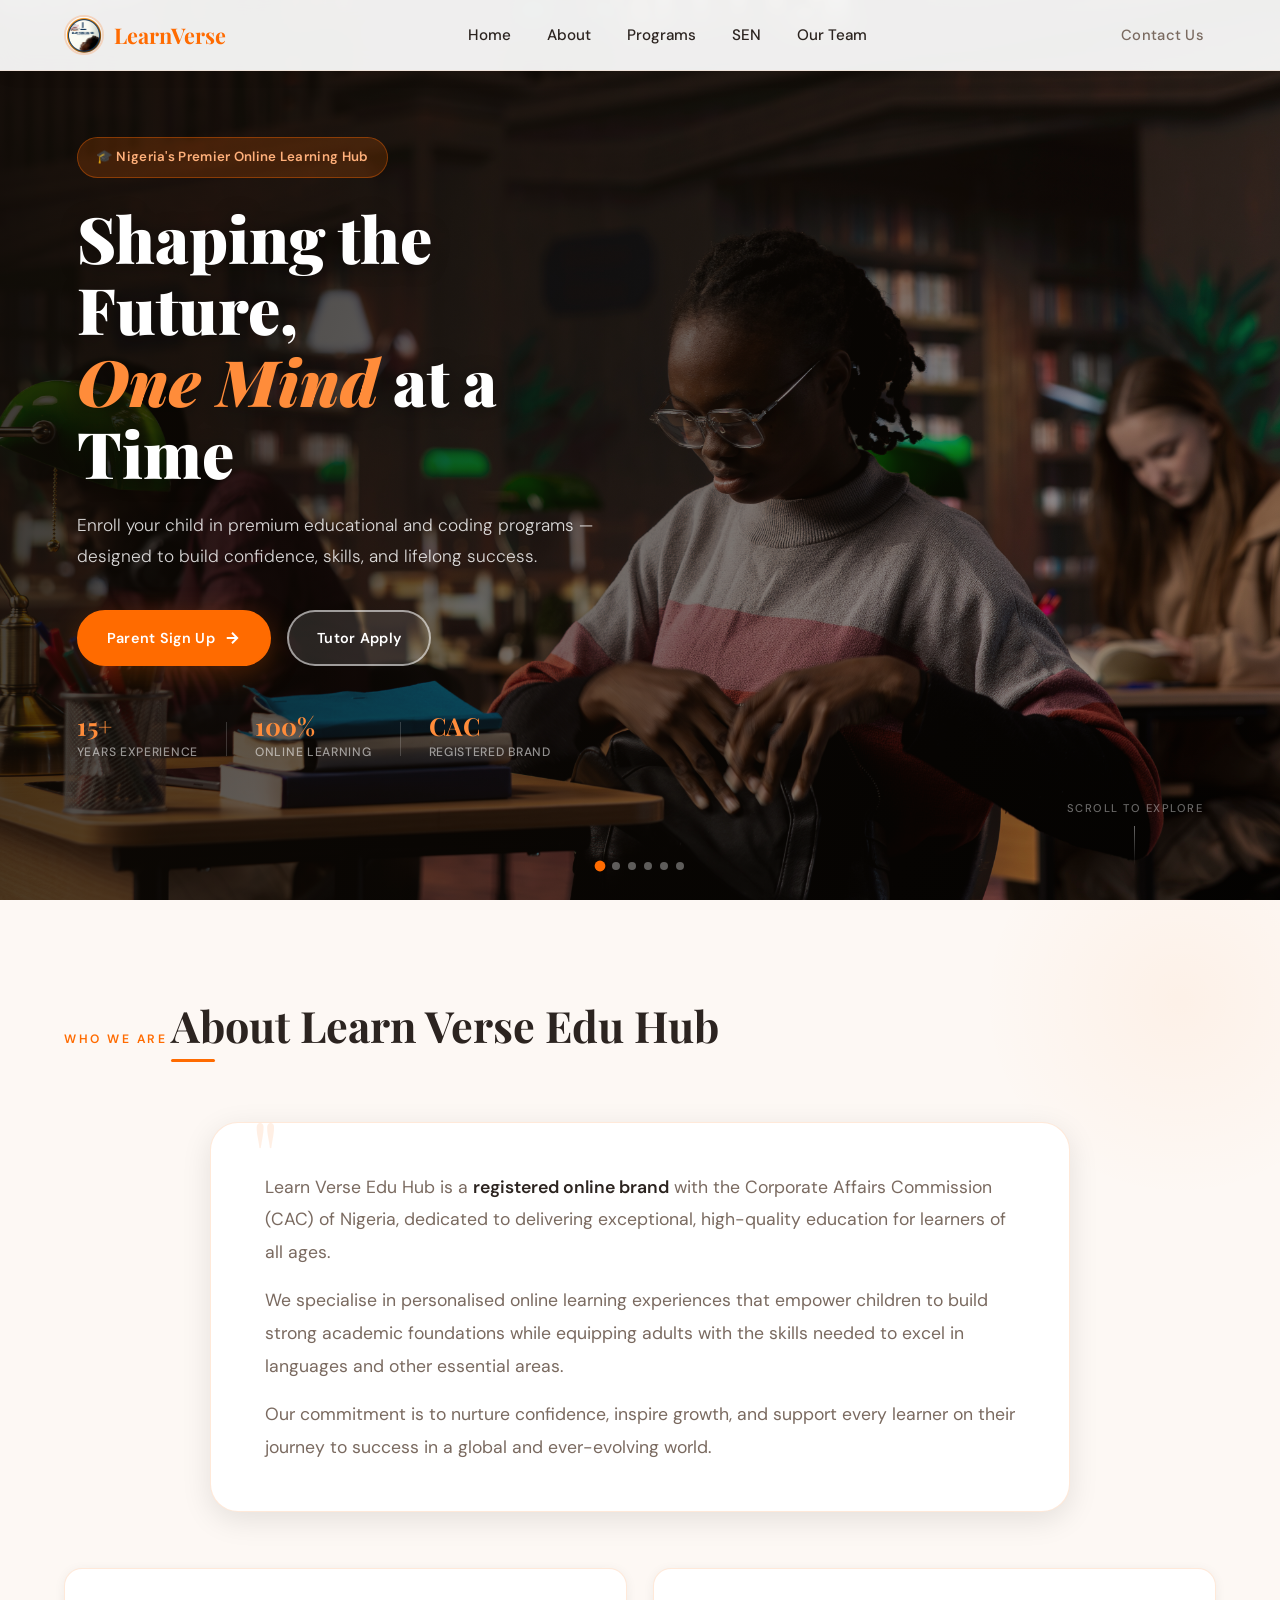
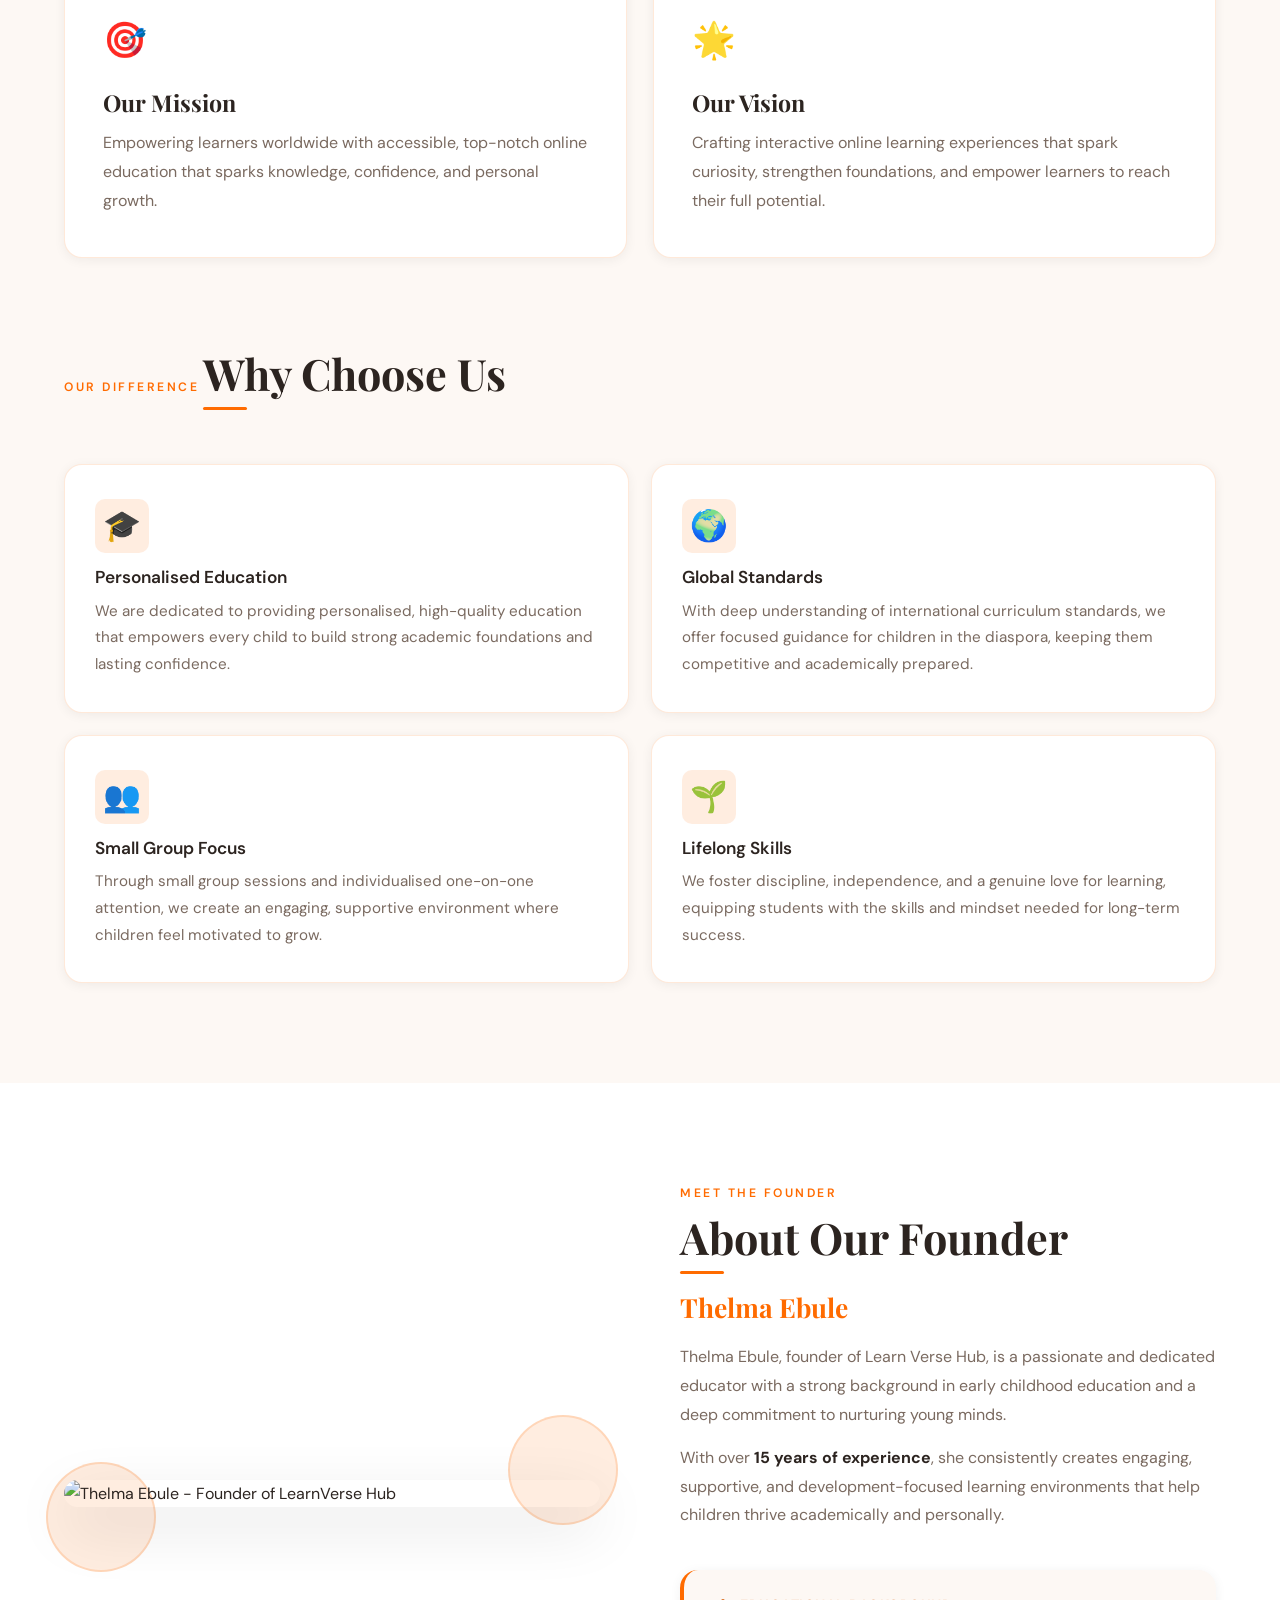
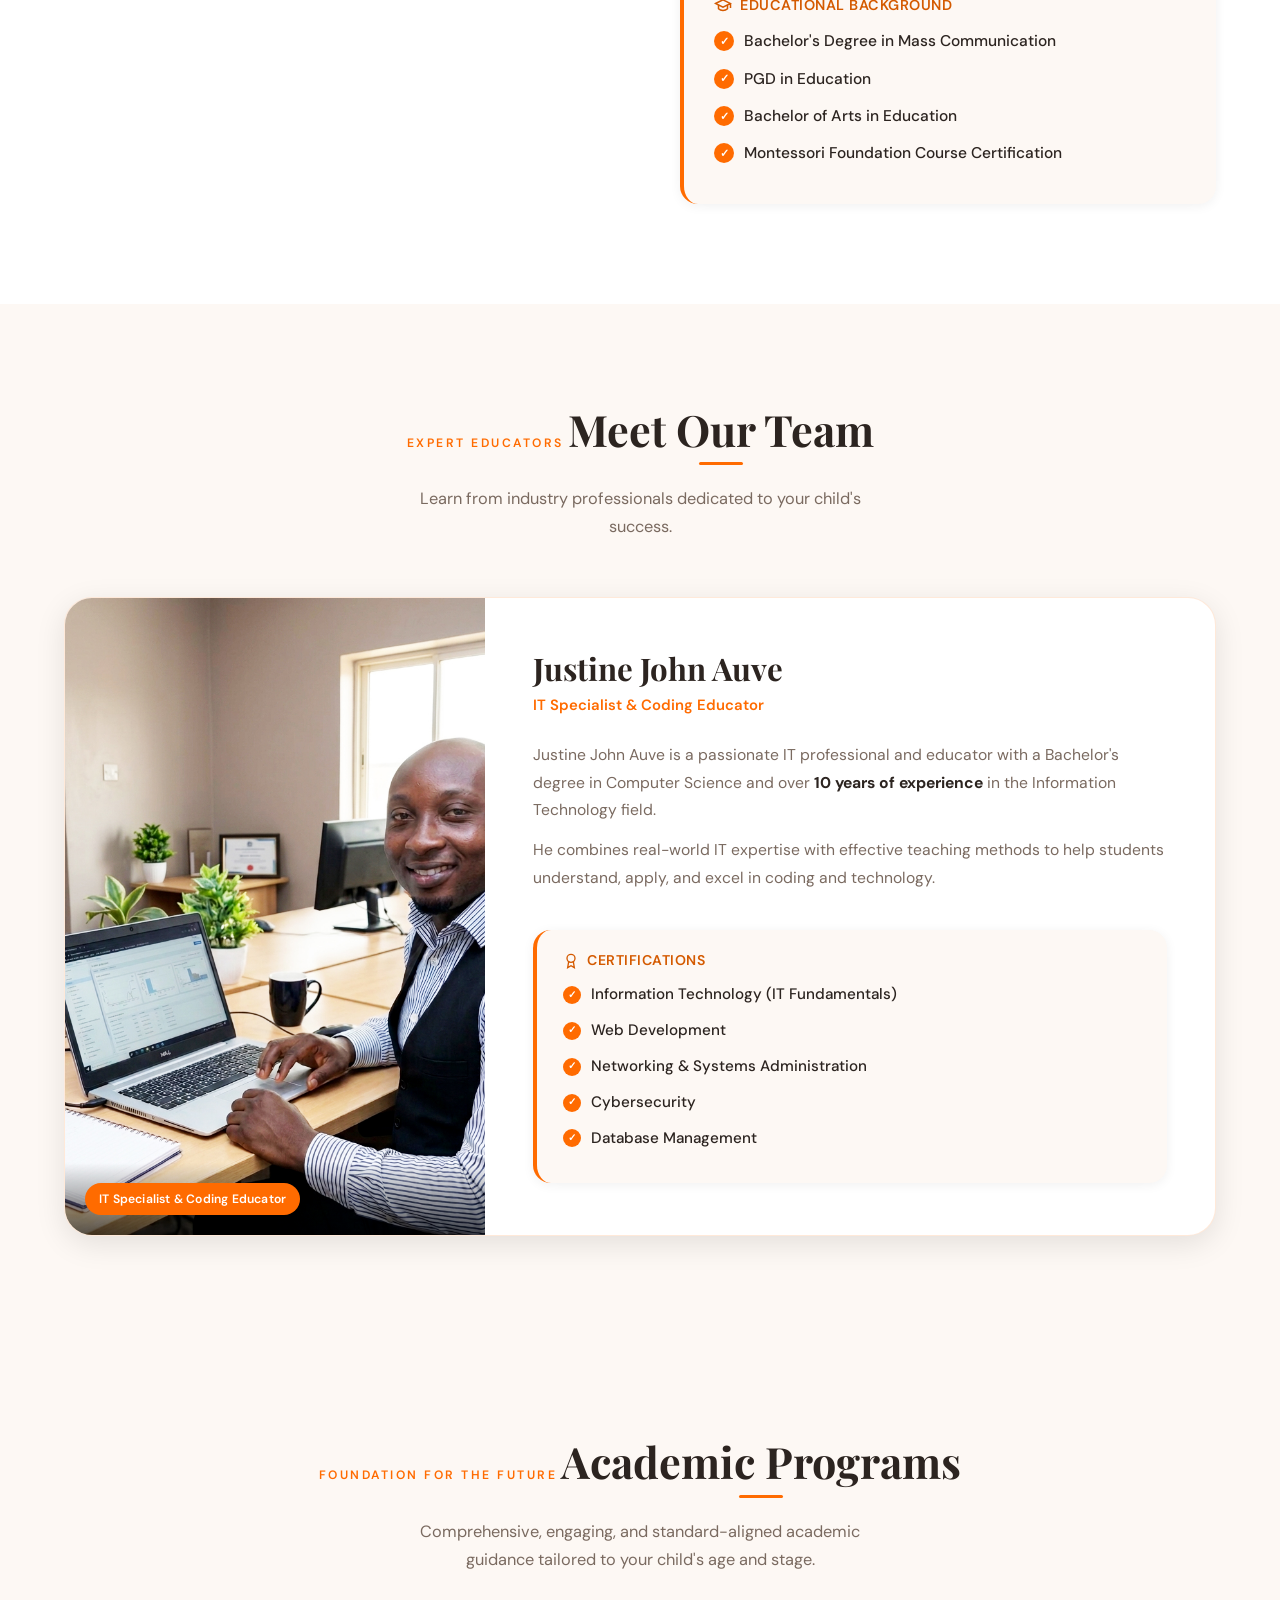
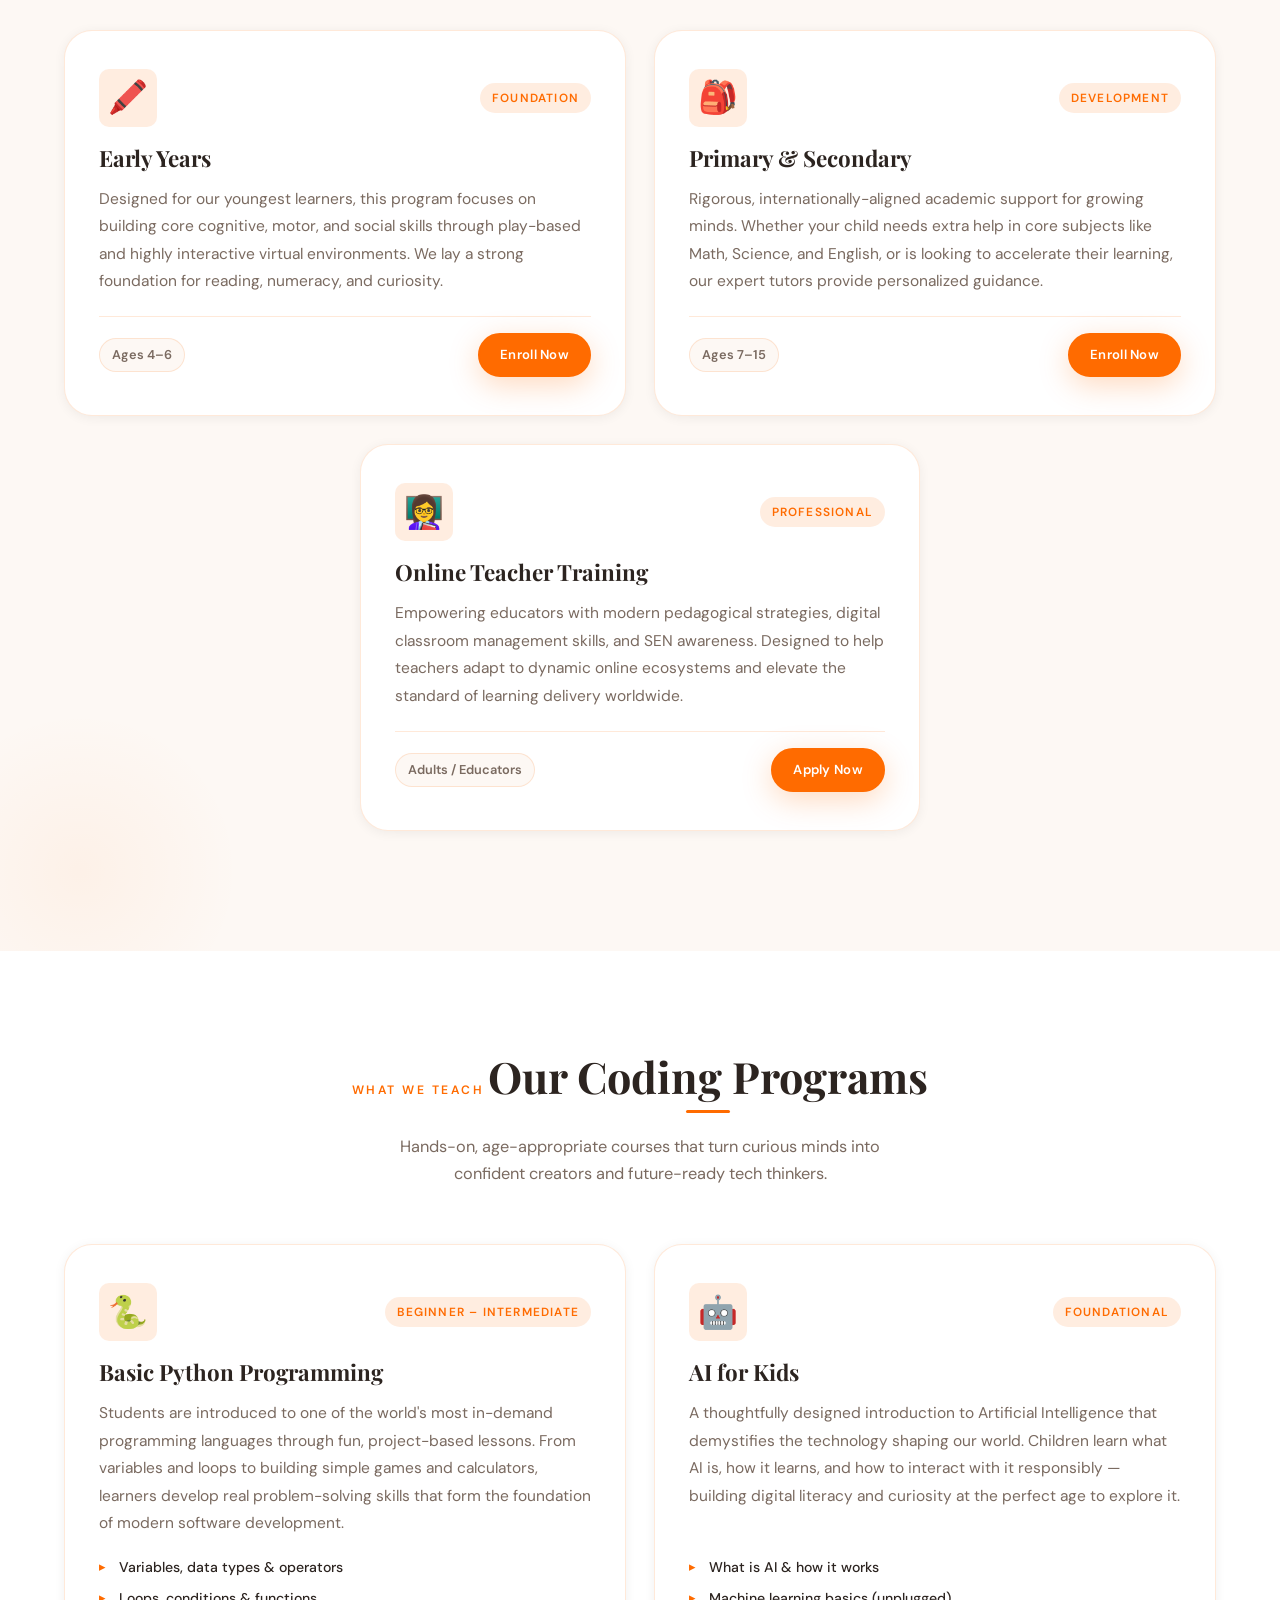
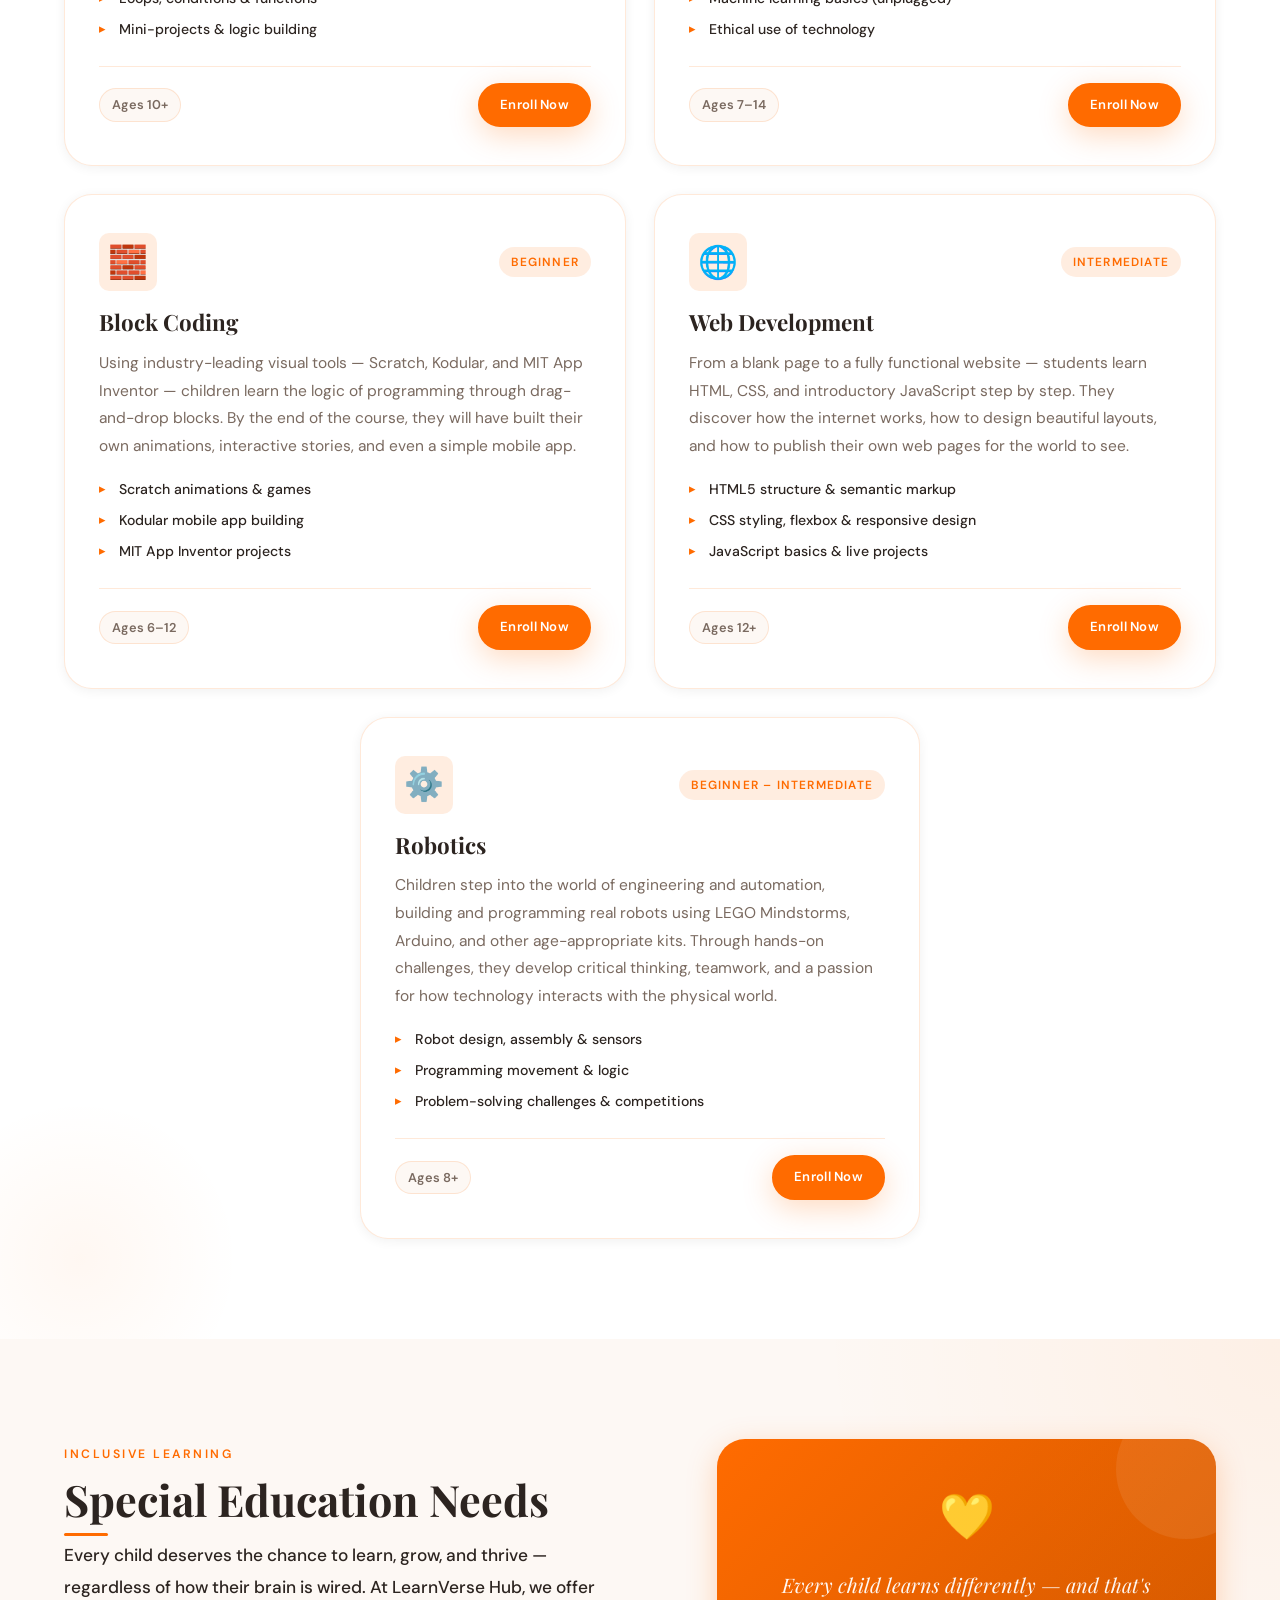
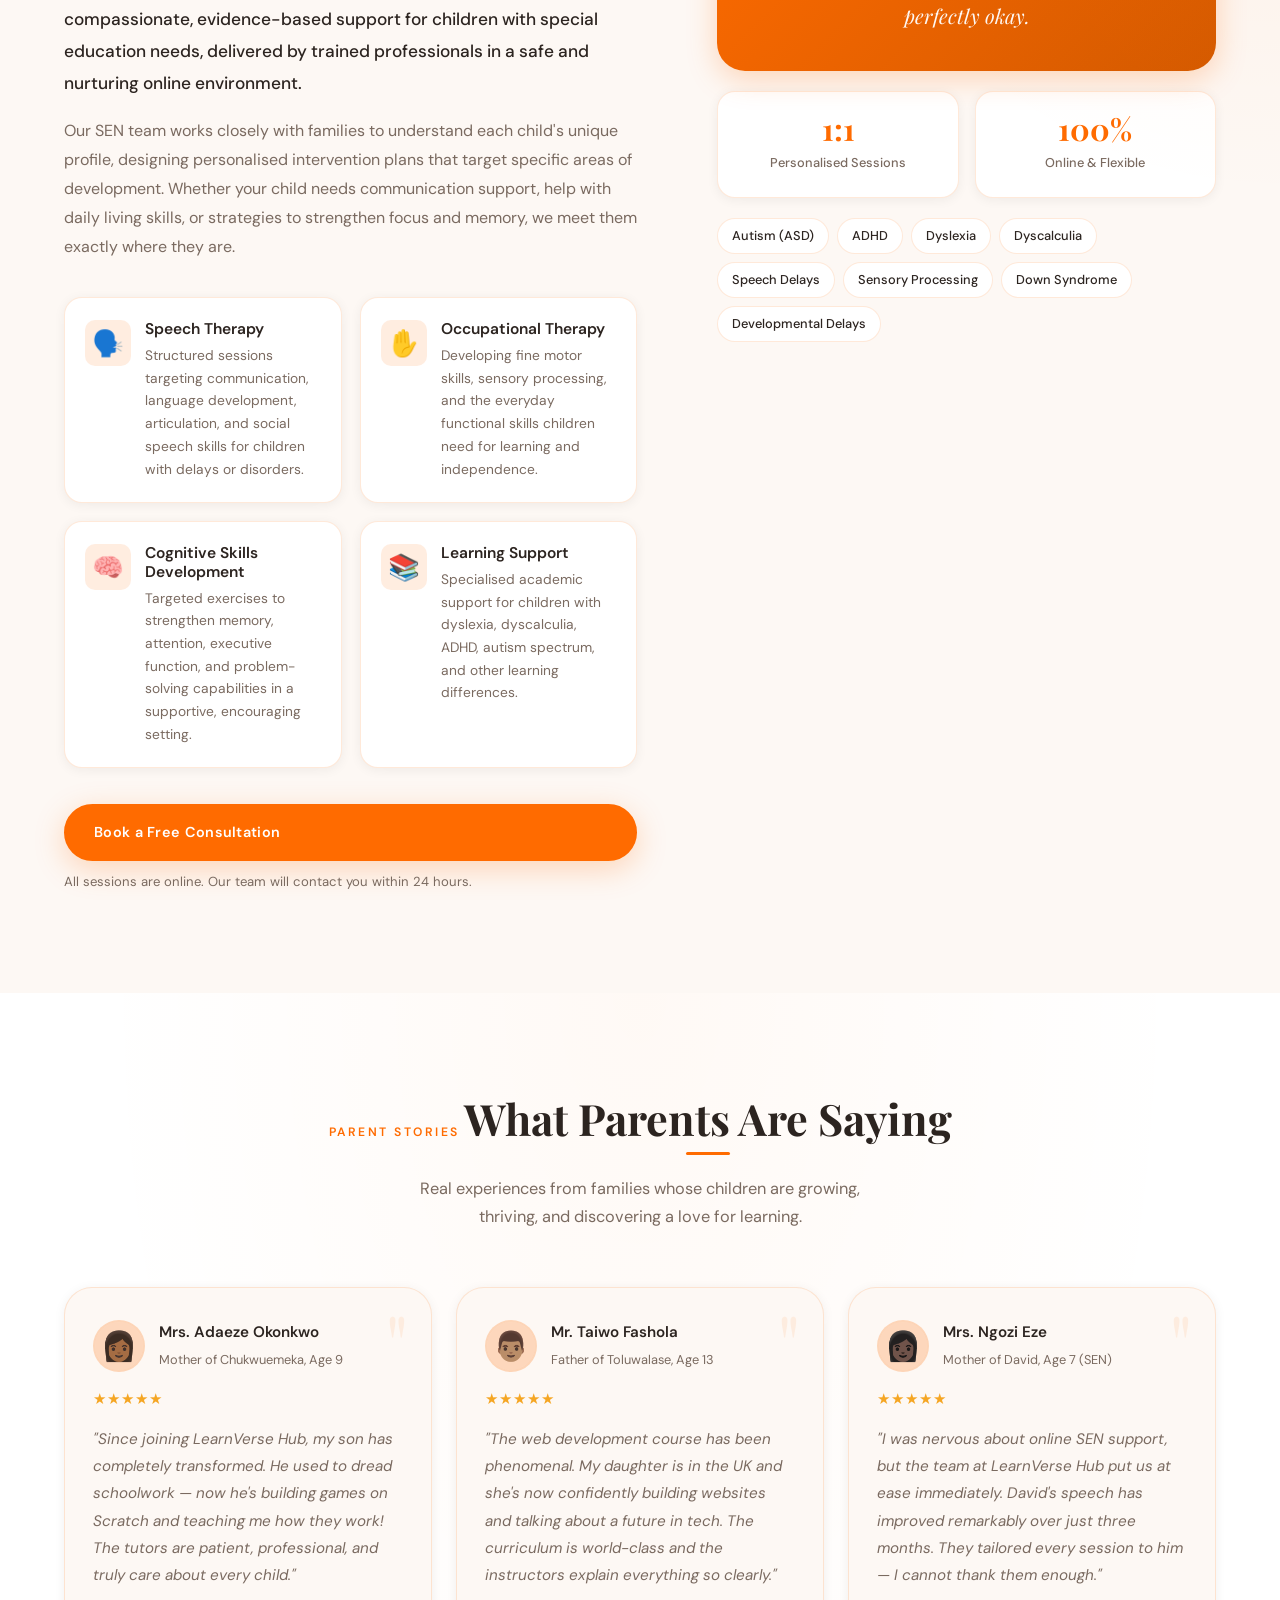
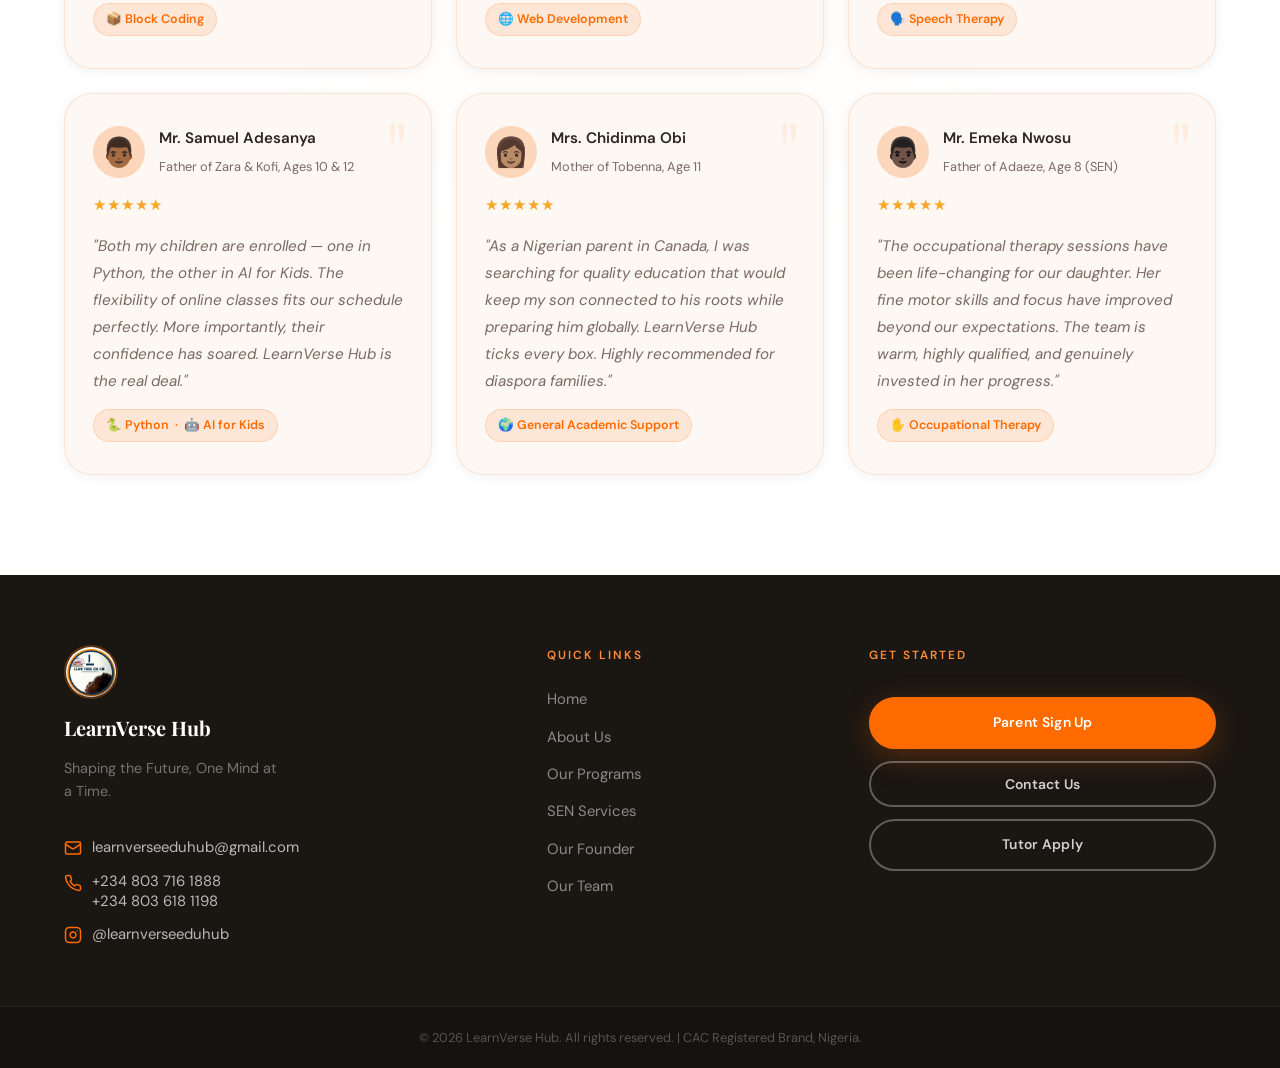
==== index.html @ 0ce62d8d "added major changes" ====
<!DOCTYPE html>
<html lang="en">
<head>
    <meta charset="UTF-8">
    <meta name="viewport" content="width=device-width, initial-scale=1.0">
    <title>LearnVerse Hub - Educational & Coding Programs</title>
    <meta name="description" content="LearnVerse Hub is an educational institution dedicated to nurturing young minds and teaching cutting-edge coding programs.">
    <link rel="icon" type="image/jpeg" href="logoImg.jpeg">
    <link rel="apple-touch-icon" href="logoImg.jpeg">
    <link href="https://fonts.googleapis.com/css2?family=Playfair+Display:ital,wght@0,700;0,900;1,700&family=DM+Sans:wght@300;400;500;600&display=swap" rel="stylesheet">
    <link rel="stylesheet" href="styles.css">
</head>
<body>

    <!-- Loading Screen -->
    <div id="loader" class="loader-container">
        <div class="loader-content">
            <div class="loader-logo-wrap">
                <img src="logoImg.jpeg" alt="LearnVerse Logo" class="loader-logo">
                <div class="loader-ring"></div>
            </div>
            <p class="loader-text">LearnVerse Hub</p>
            <div class="loader-bar"><div class="loader-bar-fill"></div></div>
        </div>
    </div>

    <!-- Contact / Feedback Modal -->
    <div id="contactModal" class="modal-overlay" role="dialog" aria-modal="true" aria-labelledby="modalTitle">
        <div class="modal-box">
            <button class="modal-close" id="modalClose" aria-label="Close modal">&times;</button>
            <div class="modal-header">
                <div class="modal-logo">
                    <img src="logoImg.jpeg" alt="LearnVerse Logo">
                </div>
                <h2 id="modalTitle">Get In Touch</h2>
                <p>Have a question or feedback? We'd love to hear from you. Our team typically responds within 24 hours.</p>
            </div>
            <form id="contactForm" class="lv-form">
                <!-- Web3Forms access key — replace with your own from web3forms.com -->
                <input type="hidden" name="access_key" value="YOUR_WEB3FORMS_KEY_HERE">
                <input type="hidden" name="subject" value="New Contact / Feedback — LearnVerse Hub">
                <input type="hidden" name="from_name" value="LearnVerse Hub Website">
                <input type="checkbox" name="botcheck" style="display:none;">

                <div class="form-row">
                    <div class="form-group">
                        <label for="contact-name">Full Name <span class="req">*</span></label>
                        <input type="text" id="contact-name" name="name" placeholder="e.g. Mrs. Adaeze Okonkwo" required>
                    </div>
                    <div class="form-group">
                        <label for="contact-email">Email Address <span class="req">*</span></label>
                        <input type="email" id="contact-email" name="email" placeholder="you@example.com" required>
                    </div>
                </div>

                <div class="form-group">
                    <label for="contact-phone">Phone Number</label>
                    <input type="tel" id="contact-phone" name="phone" placeholder="+234 800 000 0000">
                </div>

                <div class="form-group">
                    <label for="contact-subject">What is this about? <span class="req">*</span></label>
                    <select id="contact-subject" name="enquiry_type" required>
                        <option value="" disabled selected>Select a topic</option>
                        <option>General Enquiry</option>
                        <option>Coding Programs</option>
                        <option>Special Education Needs (SEN)</option>
                        <option>Tutor Application</option>
                        <option>Feedback / Testimonial</option>
                        <option>Other</option>
                    </select>
                </div>

                <div class="form-group">
                    <label for="contact-message">Your Message <span class="req">*</span></label>
                    <textarea id="contact-message" name="message" rows="4" placeholder="Tell us how we can help you..." required></textarea>
                </div>

                <button type="submit" class="btn btn-primary btn-full" id="contactSubmitBtn">
                    <span class="btn-label">Send Message</span>
                    <span class="btn-spinner" style="display:none">
                        <svg width="18" height="18" viewBox="0 0 24 24" fill="none" stroke="currentColor" stroke-width="2.5" class="spin-icon"><path d="M12 2v4M12 18v4M4.93 4.93l2.83 2.83M16.24 16.24l2.83 2.83M2 12h4M18 12h4M4.93 19.07l2.83-2.83M16.24 7.76l2.83-2.83"/></svg>
                        Sending...
                    </span>
                </button>

                <div class="form-success" id="contactSuccess" style="display:none">
                    <span>✅</span>
                    <p>Thank you! Your message has been sent. We'll be in touch soon.</p>
                </div>
                <div class="form-error" id="contactError" style="display:none">
                    <span>⚠️</span>
                    <p>Something went wrong. Please try again or email us directly.</p>
                </div>
            </form>
        </div>
    </div>

    <!-- Navigation Header -->
    <header class="navbar" id="navbar">
        <div class="nav-container">
            <a href="#" class="nav-logo">
                <img src="logoImg.jpeg" alt="LearnVerse Hub Logo">
                <span>LearnVerse</span>
            </a>
            <nav>
                <ul class="nav-links">
                    <li><a href="#home">Home</a></li>
                    <li><a href="#about-hub">About</a></li>
                    <li><a href="#programs">Programs</a></li>
                    <li><a href="#sen">SEN</a></li>
                    <li><a href="#instructors">Our Team</a></li>
                </ul>
            </nav>
            <div class="nav-cta">
                <button class="btn btn-ghost-nav" id="openContactModal">Contact Us</button>
            </div>
            <button class="hamburger" id="hamburger" aria-label="Open menu">
                <span></span><span></span><span></span>
            </button>
        </div>
        <div class="mobile-menu" id="mobileMenu">
            <ul>
                <li><a href="#home" class="mob-link">Home</a></li>
                <li><a href="#about-hub" class="mob-link">About</a></li>
                <li><a href="#programs" class="mob-link">Programs</a></li>
                <li><a href="#sen" class="mob-link">SEN</a></li>
                <li><a href="#instructors" class="mob-link">Our Team</a></li>
                <li><button class="mob-link mob-link-btn" id="openContactModalMob">Contact Us</button></li>
            </ul>
        </div>
    </header>

    <!-- Hero Section -->
    <section id="home" class="hero-section">
        <div class="slider" id="heroSlider">
            <div class="slide active" data-bg="slide1.jpg.jpeg"></div>
            <div class="slide" data-bg="slide2.png"></div>
            <div class="slide" data-bg="slide3.jpeg"></div>
            <div class="slide" data-bg="slide4.jpeg"></div>
            <div class="slide" data-bg="slide5.jpeg"></div>
            <div class="slide" data-bg="slide6.jpeg"></div>
        </div>
        <div class="hero-overlay"></div>
        <div class="hero-content">
            <div class="hero-badge">🎓 Nigeria's Premier Online Learning Hub</div>
            <h1 class="hero-title">Shaping the Future,<br><em>One Mind</em> at a Time</h1>
            <p class="hero-subtitle">Enroll your child in premium educational and coding programs — designed to build confidence, skills, and lifelong success.</p>
            <div class="hero-buttons">
                <a href="enroll.html" class="btn btn-primary pulse-anim" id="enrollBtn">
                    <span>Parent Sign Up</span>
                    <svg width="18" height="18" viewBox="0 0 24 24" fill="none" stroke="currentColor" stroke-width="2.5"><path d="M5 12h14M12 5l7 7-7 7"/></svg>
                </a>
                <a href="https://forms.gle/cUz31MPNaBhjQBNC7" class="btn btn-secondary" id="applyBtn">Tutor Apply</a>
            </div>
            <div class="hero-stats">
                <div class="stat"><strong>15+</strong><span>Years Experience</span></div>
                <div class="stat-divider"></div>
                <div class="stat"><strong>100%</strong><span>Online Learning</span></div>
                <div class="stat-divider"></div>
                <div class="stat"><strong>CAC</strong><span>Registered Brand</span></div>
            </div>
        </div>
        <div class="slider-dots" id="sliderDots"></div>
        <div class="hero-scroll-hint">
            <span>Scroll to explore</span>
            <div class="scroll-line"></div>
        </div>
    </section>

    <!-- About LearnVerse Edu Hub Section -->
    <section id="about-hub" class="hub-info-section">
        <div class="container">
            <div class="section-header slide-up-trigger">
                <span class="section-eyebrow">Who We Are</span>
                <h2 class="section-title">About Learn Verse Edu Hub</h2>
            </div>

            <div class="about-intro slide-up-trigger">
                <p>Learn Verse Edu Hub is a <strong>registered online brand</strong> with the Corporate Affairs Commission (CAC) of Nigeria, dedicated to delivering exceptional, high-quality education for learners of all ages.</p>
                <p>We specialise in personalised online learning experiences that empower children to build strong academic foundations while equipping adults with the skills needed to excel in languages and other essential areas.</p>
                <p>Our commitment is to nurture confidence, inspire growth, and support every learner on their journey to success in a global and ever-evolving world.</p>
            </div>

            <div class="mission-vision-grid">
                <div class="mv-card slide-up-trigger" style="transition-delay:0.1s">
                    <div class="mv-icon">🎯</div>
                    <h3 class="card-title">Our Mission</h3>
                    <p>Empowering learners worldwide with accessible, top-notch online education that sparks knowledge, confidence, and personal growth.</p>
                </div>
                <div class="mv-card slide-up-trigger" style="transition-delay:0.25s">
                    <div class="mv-icon">🌟</div>
                    <h3 class="card-title">Our Vision</h3>
                    <p>Crafting interactive online learning experiences that spark curiosity, strengthen foundations, and empower learners to reach their full potential.</p>
                </div>
            </div>

            <div class="why-choose-us slide-up-trigger">
                <div class="section-header" style="margin-bottom:50px">
                    <span class="section-eyebrow">Our Difference</span>
                    <h2 class="section-title">Why Choose Us</h2>
                </div>
                <div class="features-grid">
                    <div class="feature-card zoom-in-trigger" style="transition-delay:0.0s">
                        <div class="feature-icon">🎓</div>
                        <h4>Personalised Education</h4>
                        <p>We are dedicated to providing personalised, high-quality education that empowers every child to build strong academic foundations and lasting confidence.</p>
                    </div>
                    <div class="feature-card zoom-in-trigger" style="transition-delay:0.1s">
                        <div class="feature-icon">🌍</div>
                        <h4>Global Standards</h4>
                        <p>With deep understanding of international curriculum standards, we offer focused guidance for children in the diaspora, keeping them competitive and academically prepared.</p>
                    </div>
                    <div class="feature-card zoom-in-trigger" style="transition-delay:0.2s">
                        <div class="feature-icon">👥</div>
                        <h4>Small Group Focus</h4>
                        <p>Through small group sessions and individualised one-on-one attention, we create an engaging, supportive environment where children feel motivated to grow.</p>
                    </div>
                    <div class="feature-card zoom-in-trigger" style="transition-delay:0.3s">
                        <div class="feature-icon">🌱</div>
                        <h4>Lifelong Skills</h4>
                        <p>We foster discipline, independence, and a genuine love for learning, equipping students with the skills and mindset needed for long-term success.</p>
                    </div>
                </div>
            </div>
        </div>
    </section>

    <!-- About the Founder Section -->
    <section id="about" class="about-section">
        <div class="container section-grid">
            <div class="section-image zoom-in-trigger">
                <div class="image-wrapper">
                    <img src="founderImg.jpeg" alt="Thelma Ebule - Founder of LearnVerse Hub" loading="lazy">
                    <div class="img-accent-dot top-left"></div>
                    <div class="img-accent-dot bottom-right"></div>
                </div>
            </div>
            <div class="section-text slide-up-trigger">
                <span class="section-eyebrow">Meet the Founder</span>
                <h2 class="section-title">About Our Founder</h2>
                <h3 class="founder-name">Thelma Ebule</h3>
                <p>Thelma Ebule, founder of Learn Verse Hub, is a passionate and dedicated educator with a strong background in early childhood education and a deep commitment to nurturing young minds.</p>
                <p>With over <strong>15 years of experience</strong>, she consistently creates engaging, supportive, and development-focused learning environments that help children thrive academically and personally.</p>
                <div class="education-bg">
                    <h4>
                        <svg width="18" height="18" viewBox="0 0 24 24" fill="none" stroke="currentColor" stroke-width="2"><path d="M22 10v6M2 10l10-5 10 5-10 5z"/><path d="M6 12v5c3 3 9 3 12 0v-5"/></svg>
                        Educational Background
                    </h4>
                    <ul>
                        <li>Bachelor's Degree in Mass Communication</li>
                        <li>PGD in Education</li>
                        <li>Bachelor of Arts in Education</li>
                        <li>Montessori Foundation Course Certification</li>
                    </ul>
                </div>
            </div>
        </div>
    </section>

    <!-- Instructors Section -->
    <section id="instructors" class="instructor-section">
        <div class="container">
            <div class="section-header text-center slide-up-trigger">
                <span class="section-eyebrow">Expert Educators</span>
                <h2 class="section-title">Meet Our Team</h2>
                <p class="section-subtitle">Learn from industry professionals dedicated to your child's success.</p>
            </div>

            <div class="instructor-card zoom-in-trigger">
                <div class="instructor-image">
                    <img src="JUSTINE.jpeg" alt="Justine - IT Specialist and Coding Instructor" loading="lazy">
                    <div class="instructor-image-overlay">
                        <div class="instructor-badge">IT Specialist & Coding Educator</div>
                    </div>
                </div>
                <div class="instructor-info">
                    <h3>Justine John Auve</h3>
                    <span class="instructor-role">IT Specialist & Coding Educator</span>
                    <p>Justine John Auve is a passionate IT professional and educator with a Bachelor's degree in Computer Science and over <strong>10 years of experience</strong> in the Information Technology field.</p>
                    <p>He combines real-world IT expertise with effective teaching methods to help students understand, apply, and excel in coding and technology.</p>
                    <div class="fancy-list-container">
                        <h4>
                            <svg width="16" height="16" viewBox="0 0 24 24" fill="none" stroke="currentColor" stroke-width="2"><circle cx="12" cy="8" r="6"/><path d="M15.477 12.89L17 22l-5-3-5 3 1.523-9.11"/></svg>
                            Certifications
                        </h4>
                        <ul class="fancy-list">
                            <li>Information Technology (IT Fundamentals)</li>
                            <li>Web Development</li>
                            <li>Networking & Systems Administration</li>
                            <li>Cybersecurity</li>
                            <li>Database Management</li>
                        </ul>
                    </div>
                </div>
            </div>
        </div>
    </section>

    <!-- Academic Programs Section -->
    <section id="academic" class="programs-section" style="background: var(--off-white); padding-bottom: 20px;">
        <div class="container">
            <div class="section-header text-center slide-up-trigger">
                <span class="section-eyebrow">Foundation For The Future</span>
                <h2 class="section-title">Academic Programs</h2>
                <p class="section-subtitle">Comprehensive, engaging, and standard-aligned academic guidance tailored to your child's age and stage.</p>
            </div>

            <div class="programs-grid">

                <div class="program-card zoom-in-trigger" style="transition-delay:0.0s">
                    <div class="program-card-top">
                        <div class="program-icon-wrap">🖍️</div>
                        <span class="program-level">Foundation</span>
                    </div>
                    <h3>Early Years</h3>
                    <p>Designed for our youngest learners, this program focuses on building core cognitive, motor, and social skills through play-based and highly interactive virtual environments. We lay a strong foundation for reading, numeracy, and curiosity.</p>
                    <div class="program-footer">
                        <span class="program-tag">Ages 4–6</span>
                        <a href="enroll.html" class="btn btn-primary btn-sm">Enroll Now</a>
                    </div>
                </div>

                <div class="program-card zoom-in-trigger" style="transition-delay:0.1s">
                    <div class="program-card-top">
                        <div class="program-icon-wrap">🎒</div>
                        <span class="program-level">Development</span>
                    </div>
                    <h3>Primary & Secondary</h3>
                    <p>Rigorous, internationally-aligned academic support for growing minds. Whether your child needs extra help in core subjects like Math, Science, and English, or is looking to accelerate their learning, our expert tutors provide personalized guidance.</p>
                    <div class="program-footer">
                        <span class="program-tag">Ages 7–15</span>
                        <a href="enroll.html" class="btn btn-primary btn-sm">Enroll Now</a>
                    </div>
                </div>

                <div class="program-card zoom-in-trigger" style="transition-delay:0.2s; grid-column: 1 / -1; max-width: 560px; margin: 0 auto; width: 100%;">
                    <div class="program-card-top">
                        <div class="program-icon-wrap">👩‍🏫</div>
                        <span class="program-level">Professional</span>
                    </div>
                    <h3>Online Teacher Training</h3>
                    <p>Empowering educators with modern pedagogical strategies, digital classroom management skills, and SEN awareness. Designed to help teachers adapt to dynamic online ecosystems and elevate the standard of learning delivery worldwide.</p>
                    <div class="program-footer">
                        <span class="program-tag">Adults / Educators</span>
                        <a href="https://forms.gle/cUz31MPNaBhjQBNC7" class="btn btn-primary btn-sm">Apply Now</a>
                    </div>
                </div>

            </div>
        </div>
    </section>

    <!-- Coding Programs Section -->
    <section id="programs" class="programs-section">
        <div class="container">
            <div class="section-header text-center slide-up-trigger">
                <span class="section-eyebrow">What We Teach</span>
                <h2 class="section-title">Our Coding Programs</h2>
                <p class="section-subtitle">Hands-on, age-appropriate courses that turn curious minds into confident creators and future-ready tech thinkers.</p>
            </div>

            <div class="programs-grid">

                <div class="program-card zoom-in-trigger" style="transition-delay:0.0s">
                    <div class="program-card-top">
                        <div class="program-icon-wrap">🐍</div>
                        <span class="program-level">Beginner – Intermediate</span>
                    </div>
                    <h3>Basic Python Programming</h3>
                    <p>Students are introduced to one of the world's most in-demand programming languages through fun, project-based lessons. From variables and loops to building simple games and calculators, learners develop real problem-solving skills that form the foundation of modern software development.</p>
                    <ul class="program-topics">
                        <li>Variables, data types & operators</li>
                        <li>Loops, conditions & functions</li>
                        <li>Mini-projects & logic building</li>
                    </ul>
                    <div class="program-footer">
                        <span class="program-tag">Ages 10+</span>
                        <a href="#" class="btn btn-primary btn-sm">Enroll Now</a>
                    </div>
                </div>

                <div class="program-card zoom-in-trigger" style="transition-delay:0.1s">
                    <div class="program-card-top">
                        <div class="program-icon-wrap">🤖</div>
                        <span class="program-level">Foundational</span>
                    </div>
                    <h3>AI for Kids</h3>
                    <p>A thoughtfully designed introduction to Artificial Intelligence that demystifies the technology shaping our world. Children learn what AI is, how it learns, and how to interact with it responsibly — building digital literacy and curiosity at the perfect age to explore it.</p>
                    <ul class="program-topics">
                        <li>What is AI & how it works</li>
                        <li>Machine learning basics (unplugged)</li>
                        <li>Ethical use of technology</li>
                    </ul>
                    <div class="program-footer">
                        <span class="program-tag">Ages 7–14</span>
                        <a href="#" class="btn btn-primary btn-sm">Enroll Now</a>
                    </div>
                </div>

                <div class="program-card zoom-in-trigger" style="transition-delay:0.2s">
                    <div class="program-card-top">
                        <div class="program-icon-wrap">🧱</div>
                        <span class="program-level">Beginner</span>
                    </div>
                    <h3>Block Coding</h3>
                    <p>Using industry-leading visual tools — Scratch, Kodular, and MIT App Inventor — children learn the logic of programming through drag-and-drop blocks. By the end of the course, they will have built their own animations, interactive stories, and even a simple mobile app.</p>
                    <ul class="program-topics">
                        <li>Scratch animations & games</li>
                        <li>Kodular mobile app building</li>
                        <li>MIT App Inventor projects</li>
                    </ul>
                    <div class="program-footer">
                        <span class="program-tag">Ages 6–12</span>
                        <a href="#" class="btn btn-primary btn-sm">Enroll Now</a>
                    </div>
                </div>

                <div class="program-card zoom-in-trigger" style="transition-delay:0.3s">
                    <div class="program-card-top">
                        <div class="program-icon-wrap">🌐</div>
                        <span class="program-level">Intermediate</span>
                    </div>
                    <h3>Web Development</h3>
                    <p>From a blank page to a fully functional website — students learn HTML, CSS, and introductory JavaScript step by step. They discover how the internet works, how to design beautiful layouts, and how to publish their own web pages for the world to see.</p>
                    <ul class="program-topics">
                        <li>HTML5 structure & semantic markup</li>
                        <li>CSS styling, flexbox & responsive design</li>
                        <li>JavaScript basics & live projects</li>
                    </ul>
                    <div class="program-footer">
                        <span class="program-tag">Ages 12+</span>
                        <a href="#" class="btn btn-primary btn-sm">Enroll Now</a>
                    </div>
                </div>

                <div class="program-card zoom-in-trigger" style="transition-delay:0.4s">
                    <div class="program-card-top">
                        <div class="program-icon-wrap">⚙️</div>
                        <span class="program-level">Beginner – Intermediate</span>
                    </div>
                    <h3>Robotics</h3>
                    <p>Children step into the world of engineering and automation, building and programming real robots using LEGO Mindstorms, Arduino, and other age-appropriate kits. Through hands-on challenges, they develop critical thinking, teamwork, and a passion for how technology interacts with the physical world.</p>
                    <ul class="program-topics">
                        <li>Robot design, assembly & sensors</li>
                        <li>Programming movement & logic</li>
                        <li>Problem-solving challenges & competitions</li>
                    </ul>
                    <div class="program-footer">
                        <span class="program-tag">Ages 8+</span>
                        <a href="#" class="btn btn-primary btn-sm">Enroll Now</a>
                    </div>
                </div>

            </div>
        </div>
    </section>

    <!-- Special Education Needs (SEN) Section -->
    <section id="sen" class="sen-section">
        <div class="container">
            <div class="sen-inner">
                <div class="sen-text slide-up-trigger">
                    <span class="section-eyebrow">Inclusive Learning</span>
                    <h2 class="section-title">Special Education Needs</h2>
                    <p class="sen-lead">Every child deserves the chance to learn, grow, and thrive — regardless of how their brain is wired. At LearnVerse Hub, we offer compassionate, evidence-based support for children with special education needs, delivered by trained professionals in a safe and nurturing online environment.</p>
                    <p class="sen-body">Our SEN team works closely with families to understand each child's unique profile, designing personalised intervention plans that target specific areas of development. Whether your child needs communication support, help with daily living skills, or strategies to strengthen focus and memory, we meet them exactly where they are.</p>

                    <div class="sen-services-grid">
                        <div class="sen-service-card">
                            <div class="sen-service-icon">🗣️</div>
                            <div>
                                <h4>Speech Therapy</h4>
                                <p>Structured sessions targeting communication, language development, articulation, and social speech skills for children with delays or disorders.</p>
                            </div>
                        </div>
                        <div class="sen-service-card">
                            <div class="sen-service-icon">✋</div>
                            <div>
                                <h4>Occupational Therapy</h4>
                                <p>Developing fine motor skills, sensory processing, and the everyday functional skills children need for learning and independence.</p>
                            </div>
                        </div>
                        <div class="sen-service-card">
                            <div class="sen-service-icon">🧠</div>
                            <div>
                                <h4>Cognitive Skills Development</h4>
                                <p>Targeted exercises to strengthen memory, attention, executive function, and problem-solving capabilities in a supportive, encouraging setting.</p>
                            </div>
                        </div>
                        <div class="sen-service-card">
                            <div class="sen-service-icon">📚</div>
                            <div>
                                <h4>Learning Support</h4>
                                <p>Specialised academic support for children with dyslexia, dyscalculia, ADHD, autism spectrum, and other learning differences.</p>
                            </div>
                        </div>
                    </div>

                    <div class="sen-cta">
                        <a href="#" class="btn btn-primary">Book a Free Consultation</a>
                        <p class="sen-cta-note">All sessions are online. Our team will contact you within 24 hours.</p>
                    </div>
                </div>
                <div class="sen-visual zoom-in-trigger">
                    <div class="sen-badge-stack">
                        <div class="sen-big-badge">
                            <span class="sen-badge-icon">💛</span>
                            <p>Every child learns differently — and that's perfectly okay.</p>
                        </div>
                        <div class="sen-stat-row">
                            <div class="sen-stat">
                                <strong>1:1</strong>
                                <span>Personalised Sessions</span>
                            </div>
                            <div class="sen-stat">
                                <strong>100%</strong>
                                <span>Online & Flexible</span>
                            </div>
                        </div>
                        <div class="sen-tags">
                            <span>Autism (ASD)</span>
                            <span>ADHD</span>
                            <span>Dyslexia</span>
                            <span>Dyscalculia</span>
                            <span>Speech Delays</span>
                            <span>Sensory Processing</span>
                            <span>Down Syndrome</span>
                            <span>Developmental Delays</span>
                        </div>
                    </div>
                </div>
            </div>
        </div>
    </section>

    <!-- Testimonials Section -->
    <section id="testimonials" class="testimonials-section">
        <div class="container">
            <div class="section-header text-center slide-up-trigger">
                <span class="section-eyebrow">Parent Stories</span>
                <h2 class="section-title">What Parents Are Saying</h2>
                <p class="section-subtitle">Real experiences from families whose children are growing, thriving, and discovering a love for learning.</p>
            </div>

            <div class="testimonials-grid">

                <div class="testimonial-card slide-up-trigger" style="transition-delay:0.0s">
                    <div class="testimonial-top">
                        <div class="testimonial-avatar">
                            <img src="parent1.jpeg" alt="Parent testimonial photo" loading="lazy" onerror="this.style.display='none';this.nextElementSibling.style.display='flex'">
                            <div class="avatar-fallback" style="display:none">👩🏾</div>
                        </div>
                        <div class="testimonial-meta">
                            <strong>Mrs. Adaeze Okonkwo</strong>
                            <span>Mother of Chukwuemeka, Age 9</span>
                        </div>
                    </div>
                    <div class="testimonial-stars">★★★★★</div>
                    <p>"Since joining LearnVerse Hub, my son has completely transformed. He used to dread schoolwork — now he's building games on Scratch and teaching me how they work! The tutors are patient, professional, and truly care about every child."</p>
                    <div class="testimonial-program">📦 Block Coding</div>
                </div>

                <div class="testimonial-card slide-up-trigger" style="transition-delay:0.1s">
                    <div class="testimonial-top">
                        <div class="testimonial-avatar">
                            <img src="parent2.jpeg" alt="Parent testimonial photo" loading="lazy" onerror="this.style.display='none';this.nextElementSibling.style.display='flex'">
                            <div class="avatar-fallback" style="display:none">👨🏽</div>
                        </div>
                        <div class="testimonial-meta">
                            <strong>Mr. Taiwo Fashola</strong>
                            <span>Father of Toluwalase, Age 13</span>
                        </div>
                    </div>
                    <div class="testimonial-stars">★★★★★</div>
                    <p>"The web development course has been phenomenal. My daughter is in the UK and she's now confidently building websites and talking about a future in tech. The curriculum is world-class and the instructors explain everything so clearly."</p>
                    <div class="testimonial-program">🌐 Web Development</div>
                </div>

                <div class="testimonial-card slide-up-trigger" style="transition-delay:0.2s">
                    <div class="testimonial-top">
                        <div class="testimonial-avatar">
                            <img src="parent3.jpeg" alt="Parent testimonial photo" loading="lazy" onerror="this.style.display='none';this.nextElementSibling.style.display='flex'">
                            <div class="avatar-fallback" style="display:none">👩🏿</div>
                        </div>
                        <div class="testimonial-meta">
                            <strong>Mrs. Ngozi Eze</strong>
                            <span>Mother of David, Age 7 (SEN)</span>
                        </div>
                    </div>
                    <div class="testimonial-stars">★★★★★</div>
                    <p>"I was nervous about online SEN support, but the team at LearnVerse Hub put us at ease immediately. David's speech has improved remarkably over just three months. They tailored every session to him — I cannot thank them enough."</p>
                    <div class="testimonial-program">🗣️ Speech Therapy</div>
                </div>

                <div class="testimonial-card slide-up-trigger" style="transition-delay:0.3s">
                    <div class="testimonial-top">
                        <div class="testimonial-avatar">
                            <img src="parent4.jpeg" alt="Parent testimonial photo" loading="lazy" onerror="this.style.display='none';this.nextElementSibling.style.display='flex'">
                            <div class="avatar-fallback" style="display:none">👨🏾</div>
                        </div>
                        <div class="testimonial-meta">
                            <strong>Mr. Samuel Adesanya</strong>
                            <span>Father of Zara & Kofi, Ages 10 & 12</span>
                        </div>
                    </div>
                    <div class="testimonial-stars">★★★★★</div>
                    <p>"Both my children are enrolled — one in Python, the other in AI for Kids. The flexibility of online classes fits our schedule perfectly. More importantly, their confidence has soared. LearnVerse Hub is the real deal."</p>
                    <div class="testimonial-program">🐍 Python &nbsp;·&nbsp; 🤖 AI for Kids</div>
                </div>

                <div class="testimonial-card slide-up-trigger" style="transition-delay:0.4s">
                    <div class="testimonial-top">
                        <div class="testimonial-avatar">
                            <img src="parent5.jpeg" alt="Parent testimonial photo" loading="lazy" onerror="this.style.display='none';this.nextElementSibling.style.display='flex'">
                            <div class="avatar-fallback" style="display:none">👩🏽</div>
                        </div>
                        <div class="testimonial-meta">
                            <strong>Mrs. Chidinma Obi</strong>
                            <span>Mother of Tobenna, Age 11</span>
                        </div>
                    </div>
                    <div class="testimonial-stars">★★★★★</div>
                    <p>"As a Nigerian parent in Canada, I was searching for quality education that would keep my son connected to his roots while preparing him globally. LearnVerse Hub ticks every box. Highly recommended for diaspora families."</p>
                    <div class="testimonial-program">🌍 General Academic Support</div>
                </div>

                <div class="testimonial-card slide-up-trigger" style="transition-delay:0.5s">
                    <div class="testimonial-top">
                        <div class="testimonial-avatar">
                            <img src="parent6.jpeg" alt="Parent testimonial photo" loading="lazy" onerror="this.style.display='none';this.nextElementSibling.style.display='flex'">
                            <div class="avatar-fallback" style="display:none">👨🏿</div>
                        </div>
                        <div class="testimonial-meta">
                            <strong>Mr. Emeka Nwosu</strong>
                            <span>Father of Adaeze, Age 8 (SEN)</span>
                        </div>
                    </div>
                    <div class="testimonial-stars">★★★★★</div>
                    <p>"The occupational therapy sessions have been life-changing for our daughter. Her fine motor skills and focus have improved beyond our expectations. The team is warm, highly qualified, and genuinely invested in her progress."</p>
                    <div class="testimonial-program">✋ Occupational Therapy</div>
                </div>

            </div>
        </div>
    </section>

    <!-- Footer -->
    <footer class="footer">
        <div class="footer-top">
            <div class="container footer-inner">
                <div class="footer-brand">
                    <img src="logoImg.jpeg" alt="LearnVerse Logo" class="footer-logo">
                    <span class="footer-name">LearnVerse Hub</span>
                    <p class="footer-tagline">Shaping the Future, One Mind at a Time.</p>
                    <div class="footer-details" style="margin-top: 20px; font-size: 0.93rem; color: rgba(255,255,255,0.7);">
                        <div style="display: flex; align-items: center; margin-bottom: 10px;">
                            <svg xmlns="http://www.w3.org/2000/svg" width="18" height="18" viewBox="0 0 24 24" fill="none" stroke="var(--primary)" stroke-width="2" stroke-linecap="round" stroke-linejoin="round" style="margin-right: 10px; flex-shrink: 0;"><rect x="2" y="4" width="20" height="16" rx="2" ry="2"></rect><path d="m22 7-8.97 5.7a1.94 1.94 0 0 1-2.06 0L2 7"></path></svg>
                            <a href="mailto:learnverseeduhub@gmail.com" style="color: inherit; text-decoration: none; transition: color 0.3s;" onmouseover="this.style.color='#fff'" onmouseout="this.style.color='rgba(255,255,255,0.7)'">learnverseeduhub@gmail.com</a>
                        </div>
                        <div style="display: flex; align-items: flex-start; margin-bottom: 10px;">
                            <svg xmlns="http://www.w3.org/2000/svg" width="18" height="18" viewBox="0 0 24 24" fill="none" stroke="var(--primary)" stroke-width="2" stroke-linecap="round" stroke-linejoin="round" style="margin-right: 10px; flex-shrink: 0; margin-top: 3px;"><path d="M22 16.92v3a2 2 0 0 1-2.18 2 19.79 19.79 0 0 1-8.63-3.07 19.5 19.5 0 0 1-6-6 19.79 19.79 0 0 1-3.07-8.67A2 2 0 0 1 4.11 2h3a2 2 0 0 1 2 1.72 12.84 12.84 0 0 0 .7 2.81 2 2 0 0 1-.45 2.11L8.09 9.91a16 16 0 0 0 6 6l1.27-1.27a2 2 0 0 1 2.11-.45 12.84 12.84 0 0 0 2.81.7A2 2 0 0 1 22 16.92z"></path></svg>
                            <span style="line-height:1.4;">+234 803 716 1888 <br> +234 803 618 1198</span>
                        </div>
                        <div style="display: flex; align-items: center;">
                            <svg xmlns="http://www.w3.org/2000/svg" width="18" height="18" viewBox="0 0 24 24" fill="none" stroke="var(--primary)" stroke-width="2" stroke-linecap="round" stroke-linejoin="round" style="margin-right: 10px; flex-shrink: 0;"><rect x="2" y="2" width="20" height="20" rx="5" ry="5"></rect><path d="M16 11.37A4 4 0 1 1 12.63 8 4 4 0 0 1 16 11.37z"></path><line x1="17.5" y1="6.5" x2="17.51" y2="6.5"></line></svg>
                            <a href="https://instagram.com/learnverseeduhub" target="_blank" style="color: inherit; text-decoration: none; transition: color 0.3s;" onmouseover="this.style.color='#fff'" onmouseout="this.style.color='rgba(255,255,255,0.7)'">@learnverseeduhub</a>
                        </div>
                    </div>
                </div>
                <div class="footer-links-col">
                    <h5>Quick Links</h5>
                    <ul>
                        <li><a href="#home">Home</a></li>
                        <li><a href="#about-hub">About Us</a></li>
                        <li><a href="#programs">Our Programs</a></li>
                        <li><a href="#sen">SEN Services</a></li>
                        <li><a href="#about">Our Founder</a></li>
                        <li><a href="#instructors">Our Team</a></li>
                    </ul>
                </div>
                <div class="footer-contact">
                    <h5>Get Started</h5>
                    <a href="enroll.html" class="btn btn-primary footer-btn">Parent Sign Up</a>
                    <button class="btn btn-outline-light footer-btn" id="openContactModalFooter">Contact Us</button>
                    <a href="https://forms.gle/cUz31MPNaBhjQBNC7" class="btn btn-outline-light footer-btn">Tutor Apply</a>
                </div>
            </div>
        </div>
        <div class="footer-bottom">
            <p>&copy; 2026 LearnVerse Hub. All rights reserved. | CAC Registered Brand, Nigeria.</p>
        </div>
    </footer>

    <script src="script.js"></script>
</body>
</html>
---- styles.css ----
/* ============================================
   BASE VARIABLES & RESET
   ============================================ */
:root {
    --primary: #ff6b00;
    --primary-dark: #d45a00;
    --primary-light: #ff8c3a;
    --primary-glow: rgba(255, 107, 0, 0.12);
    --dark: #1a1612;
    --white: #ffffff;
    --off-white: #fdf8f4;
    --text-main: #2c2420;
    --text-muted: #7a6a60;
    --border: rgba(255, 107, 0, 0.15);
    --shadow-sm: 0 2px 12px rgba(0,0,0,0.06);
    --shadow-md: 0 8px 30px rgba(0,0,0,0.10);
    --shadow-lg: 0 20px 60px rgba(0,0,0,0.12);
    --shadow-orange: 0 8px 30px rgba(255, 107, 0, 0.25);
    --radius-sm: 10px;
    --radius-md: 18px;
    --radius-lg: 28px;
    --transition: 0.3s cubic-bezier(0.25, 0.8, 0.25, 1);
    --transition-slow: 0.6s cubic-bezier(0.25, 0.8, 0.25, 1);
}

*, *::before, *::after { margin: 0; padding: 0; box-sizing: border-box; }
html { scroll-behavior: smooth; }

body {
    font-family: 'DM Sans', sans-serif;
    color: var(--text-main);
    background-color: var(--white);
    overflow-x: hidden;
    line-height: 1.7;
}

h1, h2, h3, h4 { line-height: 1.2; font-weight: 700; }
a { text-decoration: none; color: inherit; }
img { max-width: 100%; display: block; }

/* ============================================
   LOADING SCREEN
   ============================================ */
.loader-container {
    position: fixed;
    inset: 0;
    background: var(--off-white);
    display: flex;
    justify-content: center;
    align-items: center;
    z-index: 9999;
    transition: opacity 0.6s ease, visibility 0.6s ease;
}
.loader-container.hidden { opacity: 0; visibility: hidden; }

.loader-content {
    text-align: center;
    display: flex;
    flex-direction: column;
    align-items: center;
    gap: 18px;
}

.loader-logo-wrap {
    position: relative;
    width: 100px;
    height: 100px;
    display: flex;
    align-items: center;
    justify-content: center;
}

.loader-logo {
    width: 78px;
    height: 78px;
    border-radius: 50%;
    object-fit: cover;
    box-shadow: var(--shadow-orange);
    animation: floatLogo 2s ease-in-out infinite alternate;
}

.loader-ring {
    position: absolute;
    inset: 0;
    border-radius: 50%;
    border: 3px solid rgba(255, 107, 0, 0.15);
    border-top-color: var(--primary);
    animation: spin 1.2s linear infinite;
}

.loader-text {
    font-family: 'Playfair Display', serif;
    font-size: 1.3rem;
    font-weight: 700;
    color: var(--primary);
}

.loader-bar {
    width: 160px;
    height: 3px;
    background: rgba(255, 107, 0, 0.15);
    border-radius: 99px;
    overflow: hidden;
}

.loader-bar-fill {
    height: 100%;
    width: 0%;
    background: var(--primary);
    border-radius: 99px;
    animation: loadBar 2.8s ease forwards;
}

@keyframes spin { to { transform: rotate(360deg); } }
@keyframes floatLogo {
    from { transform: translateY(0); }
    to { transform: translateY(-10px); }
}
@keyframes loadBar {
    0% { width: 0%; }
    60% { width: 70%; }
    100% { width: 100%; }
}
@keyframes pulse {
    0% { box-shadow: 0 0 0 0 rgba(255, 107, 0, 0.6); }
    70% { box-shadow: 0 0 0 16px rgba(255, 107, 0, 0); }
    100% { box-shadow: 0 0 0 0 rgba(255, 107, 0, 0); }
}
@keyframes fadeInUp {
    from { opacity: 0; transform: translateY(24px); }
    to { opacity: 1; transform: translateY(0); }
}
@keyframes scrollBob {
    0%, 100% { transform: scaleY(1); opacity: 0.5; }
    50% { transform: scaleY(1.3); opacity: 1; }
}

/* ============================================
   NAVIGATION
   ============================================ */
.navbar {
    position: fixed;
    top: 0; left: 0;
    width: 100%;
    background: rgba(255, 255, 255, 0.93);
    backdrop-filter: blur(14px);
    -webkit-backdrop-filter: blur(14px);
    z-index: 1000;
    border-bottom: 1px solid rgba(255, 107, 0, 0.08);
    box-shadow: 0 2px 20px rgba(0,0,0,0.05);
    transition: var(--transition);
}
.navbar.scrolled { box-shadow: 0 4px 24px rgba(0,0,0,0.10); }

.nav-container {
    max-width: 1200px;
    margin: 0 auto;
    padding: 0 24px;
    height: 70px;
    display: flex;
    justify-content: space-between;
    align-items: center;
}

.nav-logo {
    display: flex;
    align-items: center;
    gap: 10px;
    font-family: 'Playfair Display', serif;
    font-size: 1.35rem;
    font-weight: 700;
    color: var(--primary);
    transition: var(--transition);
}
.nav-logo:hover { opacity: 0.85; }
.nav-logo img {
    height: 40px; width: 40px;
    border-radius: 50%;
    object-fit: cover;
    border: 2px solid rgba(255, 107, 0, 0.2);
}

.nav-links {
    list-style: none;
    display: flex;
    gap: 36px;
}
.nav-links a {
    font-size: 0.95rem;
    font-weight: 500;
    color: var(--text-main);
    position: relative;
    padding-bottom: 4px;
    transition: color var(--transition);
}
.nav-links a::after {
    content: '';
    position: absolute;
    bottom: 0; left: 0;
    width: 0; height: 2px;
    background: var(--primary);
    border-radius: 99px;
    transition: width var(--transition);
}
.nav-links a:hover { color: var(--primary); }
.nav-links a:hover::after { width: 100%; }

.hamburger {
    display: none;
    flex-direction: column;
    gap: 5px;
    background: none;
    border: none;
    cursor: pointer;
    padding: 4px;
}
.hamburger span {
    display: block;
    width: 24px; height: 2px;
    background: var(--text-main);
    border-radius: 99px;
    transition: var(--transition);
}
.hamburger.active span:nth-child(1) { transform: translateY(7px) rotate(45deg); }
.hamburger.active span:nth-child(2) { opacity: 0; }
.hamburger.active span:nth-child(3) { transform: translateY(-7px) rotate(-45deg); }

.mobile-menu {
    display: none;
    background: var(--white);
    border-top: 1px solid var(--border);
    max-height: 0;
    overflow: hidden;
    transition: max-height 0.4s ease, padding 0.3s ease;
}
.mobile-menu.open { max-height: 320px; padding: 10px 0; }
.mobile-menu ul { list-style: none; }
.mobile-menu ul li a {
    display: block;
    padding: 13px 24px;
    font-weight: 500;
    color: var(--text-main);
    transition: color var(--transition), background var(--transition);
}
.mobile-menu ul li a:hover { color: var(--primary); background: var(--primary-glow); }
.mob-cta { color: var(--primary) !important; font-weight: 600 !important; }

/* ============================================
   BUTTONS
   ============================================ */
.btn {
    display: inline-flex;
    align-items: center;
    gap: 8px;
    padding: 14px 28px;
    border-radius: 50px;
    font-family: 'DM Sans', sans-serif;
    font-weight: 600;
    font-size: 0.9rem;
    letter-spacing: 0.3px;
    cursor: pointer;
    transition: all var(--transition);
    border: 2px solid transparent;
    white-space: nowrap;
}

.btn-primary {
    background: var(--primary);
    color: var(--white);
    border-color: var(--primary);
    box-shadow: var(--shadow-orange);
}
.btn-primary:hover {
    background: var(--primary-dark);
    border-color: var(--primary-dark);
    transform: translateY(-2px);
    box-shadow: 0 12px 30px rgba(255, 107, 0, 0.35);
}

.btn-secondary {
    background: rgba(255,255,255,0.12);
    color: var(--white);
    border-color: rgba(255,255,255,0.55);
    backdrop-filter: blur(6px);
}
.btn-secondary:hover {
    background: var(--white);
    color: var(--primary);
    border-color: var(--white);
    transform: translateY(-2px);
}

.btn-outline {
    background: transparent;
    color: var(--primary);
    border-color: var(--primary);
}
.btn-outline:hover {
    background: var(--primary);
    color: var(--white);
}

.btn-outline-light {
    background: transparent;
    color: rgba(255,255,255,0.8);
    border-color: rgba(255,255,255,0.3);
}
.btn-outline-light:hover {
    background: rgba(255,255,255,0.1);
    color: var(--white);
    border-color: rgba(255,255,255,0.55);
}

.pulse-anim { animation: pulse 2.2s infinite; }

/* ============================================
   HERO SECTION
   ============================================ */
.hero-section {
    position: relative;
    height: 100vh;
    min-height: 620px;
    display: flex;
    align-items: center;
    overflow: hidden;
}

.slider { position: absolute; inset: 0; z-index: 1; }

.slide {
    position: absolute;
    inset: 0;
    background-size: cover;
    background-position: center;
    opacity: 0;
    transform: scale(1.06);
    transition: opacity 1.5s ease-in-out, transform 5s ease-out;
}
.slide.active { opacity: 1; transform: scale(1); }

.hero-overlay {
    position: absolute;
    inset: 0;
    background: linear-gradient(
        110deg,
        rgba(15, 10, 5, 0.84) 0%,
        rgba(15, 10, 5, 0.55) 55%,
        rgba(15, 10, 5, 0.22) 100%
    );
    z-index: 2;
}

.hero-content {
    position: relative;
    z-index: 3;
    max-width: 720px;
    color: var(--white);
    padding: 0 5% 0 6%;
    animation: fadeInUp 0.9s ease 0.5s both;
}

.hero-badge {
    display: inline-block;
    background: rgba(255, 107, 0, 0.18);
    border: 1px solid rgba(255, 107, 0, 0.38);
    color: #ffb07a;
    font-size: 0.83rem;
    font-weight: 600;
    padding: 8px 18px;
    border-radius: 50px;
    margin-bottom: 24px;
    letter-spacing: 0.3px;
    backdrop-filter: blur(6px);
}

.hero-title {
    font-family: 'Playfair Display', serif;
    font-size: clamp(2.6rem, 6vw, 4rem);
    font-weight: 900;
    line-height: 1.12;
    margin-bottom: 22px;
    text-shadow: 0 2px 20px rgba(0,0,0,0.4);
}
.hero-title em { font-style: italic; color: var(--primary-light); }

.hero-subtitle {
    font-size: 1.08rem;
    font-weight: 300;
    line-height: 1.78;
    margin-bottom: 38px;
    color: rgba(255,255,255,0.83);
    max-width: 540px;
}

.hero-buttons {
    display: flex;
    gap: 16px;
    flex-wrap: wrap;
    margin-bottom: 48px;
}

.hero-stats {
    display: flex;
    align-items: center;
    gap: 28px;
    flex-wrap: wrap;
}
.stat { text-align: left; }
.stat strong {
    display: block;
    font-family: 'Playfair Display', serif;
    font-size: 1.55rem;
    font-weight: 700;
    color: var(--primary-light);
    line-height: 1;
}
.stat span {
    font-size: 0.76rem;
    color: rgba(255,255,255,0.55);
    font-weight: 500;
    text-transform: uppercase;
    letter-spacing: 0.7px;
    margin-top: 3px;
    display: block;
}
.stat-divider {
    width: 1px;
    height: 34px;
    background: rgba(255,255,255,0.18);
}

.slider-dots {
    position: absolute;
    bottom: 30px;
    left: 50%;
    transform: translateX(-50%);
    z-index: 4;
    display: flex;
    gap: 8px;
}
.slider-dot {
    width: 8px; height: 8px;
    border-radius: 50%;
    background: rgba(255,255,255,0.35);
    border: none;
    cursor: pointer;
    transition: background var(--transition), transform var(--transition);
    padding: 0;
}
.slider-dot.active {
    background: var(--primary);
    transform: scale(1.35);
}

.hero-scroll-hint {
    position: absolute;
    bottom: 34px;
    right: 6%;
    z-index: 4;
    display: flex;
    flex-direction: column;
    align-items: center;
    gap: 8px;
    color: rgba(255,255,255,0.4);
    font-size: 0.7rem;
    letter-spacing: 1.5px;
    text-transform: uppercase;
    font-weight: 500;
}
.scroll-line {
    width: 1px;
    height: 40px;
    background: linear-gradient(to bottom, rgba(255,255,255,0.4), transparent);
    animation: scrollBob 2s ease-in-out infinite;
}

/* ============================================
   SHARED SECTION STYLES
   ============================================ */
.container {
    max-width: 1200px;
    margin: 0 auto;
    padding: 100px 24px;
}

.section-header { margin-bottom: 56px; }
.text-center { text-align: center; }
.text-center .section-title::after {
    left: 50%;
    transform: translateX(-50%);
}

.section-eyebrow {
    display: inline-block;
    font-size: 0.76rem;
    font-weight: 600;
    text-transform: uppercase;
    letter-spacing: 2.5px;
    color: var(--primary);
    margin-bottom: 10px;
}

.section-title {
    font-family: 'Playfair Display', serif;
    font-size: clamp(1.8rem, 4vw, 2.7rem);
    color: var(--text-main);
    margin-bottom: 14px;
    position: relative;
    display: inline-block;
}
.section-title::after {
    content: '';
    position: absolute;
    bottom: -10px; left: 0;
    width: 44px; height: 3px;
    background: var(--primary);
    border-radius: 99px;
}

.section-subtitle {
    font-size: 1.02rem;
    color: var(--text-muted);
    margin-top: 16px;
    max-width: 500px;
    margin-left: auto;
    margin-right: auto;
}

/* ============================================
   HUB / ABOUT SECTION
   ============================================ */
.hub-info-section {
    background: var(--off-white);
    position: relative;
    overflow: hidden;
}
.hub-info-section::before {
    content: '';
    position: absolute;
    top: -100px; right: -100px;
    width: 400px; height: 400px;
    background: radial-gradient(circle, rgba(255,107,0,0.05) 0%, transparent 70%);
    pointer-events: none;
}

.about-intro {
    max-width: 860px;
    margin: 0 auto 56px;
    background: var(--white);
    border-radius: var(--radius-lg);
    padding: 48px 54px;
    box-shadow: var(--shadow-md);
    border: 1px solid var(--border);
    position: relative;
}
.about-intro::before {
    content: '"';
    position: absolute;
    top: -18px; left: 40px;
    font-family: 'Playfair Display', serif;
    font-size: 6rem;
    color: var(--primary);
    opacity: 0.1;
    line-height: 1;
}
.about-intro p {
    font-size: 1.1rem;
    color: var(--text-muted);
    margin-bottom: 16px;
    line-height: 1.85;
}
.about-intro p:last-child { margin-bottom: 0; }
.about-intro strong { color: var(--text-main); font-weight: 600; }

.mission-vision-grid {
    display: grid;
    grid-template-columns: 1fr 1fr;
    gap: 26px;
    margin-bottom: 80px;
}

.mv-card {
    background: var(--white);
    border-radius: var(--radius-md);
    padding: 42px 38px;
    border: 1px solid var(--border);
    box-shadow: var(--shadow-sm);
    transition: transform var(--transition), box-shadow var(--transition);
    position: relative;
    overflow: hidden;
}
.mv-card::after {
    content: '';
    position: absolute;
    bottom: 0; left: 0; right: 0;
    height: 3px;
    background: linear-gradient(90deg, var(--primary), var(--primary-light));
    transform: scaleX(0);
    transform-origin: left;
    transition: transform var(--transition-slow);
}
.mv-card:hover { transform: translateY(-6px); box-shadow: var(--shadow-lg); }
.mv-card:hover::after { transform: scaleX(1); }

.mv-icon { font-size: 2.2rem; margin-bottom: 18px; }

.card-title {
    font-family: 'Playfair Display', serif;
    font-size: 1.45rem;
    color: var(--text-main);
    margin-bottom: 12px;
    font-weight: 700;
}
.mv-card p {
    font-size: 1rem;
    color: var(--text-muted);
    line-height: 1.8;
}

.why-choose-us { padding-top: 10px; }

.features-grid {
    display: grid;
    grid-template-columns: repeat(2, 1fr);
    gap: 22px;
}

.feature-card {
    background: var(--white);
    border-radius: var(--radius-md);
    padding: 34px 30px;
    border: 1px solid var(--border);
    box-shadow: var(--shadow-sm);
    transition: transform var(--transition), box-shadow var(--transition), border-color var(--transition);
}
.feature-card:hover {
    transform: translateY(-5px);
    box-shadow: var(--shadow-md);
    border-color: rgba(255, 107, 0, 0.28);
}

.feature-icon {
    font-size: 1.9rem;
    margin-bottom: 14px;
    width: 54px; height: 54px;
    background: var(--primary-glow);
    border-radius: var(--radius-sm);
    display: flex;
    align-items: center;
    justify-content: center;
}
.feature-card h4 {
    font-size: 1.08rem;
    color: var(--text-main);
    margin-bottom: 10px;
    font-weight: 600;
}
.feature-card p {
    font-size: 0.95rem;
    color: var(--text-muted);
    line-height: 1.75;
}

/* ============================================
   FOUNDER SECTION
   ============================================ */
.about-section { background: var(--white); }
.about-section .container {
    display: grid;
    grid-template-columns: 1fr 1fr;
    gap: 80px;
    align-items: center;
}

.image-wrapper {
    position: relative;
    border-radius: var(--radius-lg);
    overflow: visible;
}
.image-wrapper img {
    width: 100%;
    height: auto;
    border-radius: var(--radius-lg);
    box-shadow: var(--shadow-lg);
    display: block;
    transition: transform 0.8s ease;
    position: relative;
    z-index: 1;
}
.image-wrapper:hover img { transform: scale(1.02); }

.img-accent-dot {
    position: absolute;
    width: 110px; height: 110px;
    border-radius: 50%;
    background: var(--primary-glow);
    border: 2px solid rgba(255, 107, 0, 0.18);
    z-index: 0;
}
.img-accent-dot.top-left { top: -18px; left: -18px; }
.img-accent-dot.bottom-right { bottom: -18px; right: -18px; }

.section-text {
    display: flex;
    flex-direction: column;
}
.section-text .section-eyebrow { margin-bottom: 8px; }
.section-text .section-title { margin-bottom: 28px; }

.founder-name {
    font-family: 'Playfair Display', serif;
    font-size: 1.65rem;
    color: var(--primary);
    margin-bottom: 20px;
    font-weight: 700;
}
.section-text p {
    font-size: 1rem;
    color: var(--text-muted);
    margin-bottom: 14px;
    line-height: 1.8;
}
.section-text p strong { color: var(--text-main); }

.education-bg {
    margin-top: 26px;
    padding: 26px 30px;
    background: var(--off-white);
    border-radius: var(--radius-md);
    border-left: 4px solid var(--primary);
    box-shadow: var(--shadow-sm);
    transition: transform var(--transition);
}
.education-bg:hover { transform: translateX(4px); }

.education-bg h4 {
    font-size: 0.9rem;
    color: var(--primary-dark);
    margin-bottom: 14px;
    display: flex;
    align-items: center;
    gap: 8px;
    font-weight: 600;
    text-transform: uppercase;
    letter-spacing: 0.5px;
}
.education-bg ul { list-style: none; }
.education-bg ul li {
    font-size: 0.97rem;
    color: var(--text-main);
    margin-bottom: 11px;
    padding-left: 30px;
    position: relative;
    font-weight: 500;
    transition: color var(--transition);
}
.education-bg ul li:hover { color: var(--primary); }
.education-bg ul li::before {
    content: '✓';
    position: absolute;
    left: 0;
    top: 50%;
    transform: translateY(-50%);
    width: 20px; height: 20px;
    background: var(--primary);
    color: var(--white);
    display: flex;
    justify-content: center;
    align-items: center;
    border-radius: 50%;
    font-size: 0.7rem;
    font-weight: bold;
}

/* ============================================
   INSTRUCTOR SECTION
   ============================================ */
.instructor-section { background: var(--off-white); }

.instructor-card {
    background: var(--white);
    border-radius: var(--radius-lg);
    overflow: hidden;
    box-shadow: var(--shadow-md);
    display: grid;
    grid-template-columns: 420px 1fr;
    border: 1px solid var(--border);
    transition: transform var(--transition-slow), box-shadow var(--transition-slow);
}
.instructor-card:hover {
    transform: translateY(-8px);
    box-shadow: 0 28px 70px rgba(255, 107, 0, 0.12);
}

.instructor-image {
    position: relative;
    overflow: hidden;
    min-height: 480px;
}
.instructor-image img {
    width: 100%;
    height: 100%;
    object-fit: cover;
    object-position: center 15%;
    transition: transform 0.6s ease;
}
.instructor-card:hover .instructor-image img { transform: scale(1.05); }

.instructor-image-overlay {
    position: absolute;
    bottom: 0; left: 0; right: 0;
    padding: 20px;
    background: linear-gradient(to top, rgba(0,0,0,0.65), transparent);
    display: flex;
    align-items: flex-end;
}
.instructor-badge {
    background: var(--primary);
    color: var(--white);
    font-size: 0.76rem;
    font-weight: 600;
    padding: 6px 14px;
    border-radius: 50px;
    letter-spacing: 0.2px;
}

.instructor-info {
    padding: 52px 48px;
    display: flex;
    flex-direction: column;
    justify-content: center;
}
.instructor-info h3 {
    font-family: 'Playfair Display', serif;
    font-size: 1.95rem;
    color: var(--text-main);
    margin-bottom: 6px;
    font-weight: 700;
}
.instructor-role {
    color: var(--primary);
    font-weight: 600;
    font-size: 0.93rem;
    margin-bottom: 22px;
    display: block;
}
.instructor-info p {
    color: var(--text-muted);
    font-size: 0.98rem;
    margin-bottom: 12px;
    line-height: 1.78;
}
.instructor-info p strong { color: var(--text-main); }

.fancy-list-container {
    margin-top: 26px;
    padding: 22px 26px;
    background: var(--off-white);
    border-radius: var(--radius-md);
    border-left: 4px solid var(--primary);
    box-shadow: var(--shadow-sm);
}
.fancy-list-container h4 {
    font-size: 0.88rem;
    color: var(--primary-dark);
    margin-bottom: 13px;
    display: flex;
    align-items: center;
    gap: 8px;
    font-weight: 600;
    text-transform: uppercase;
    letter-spacing: 0.5px;
}

.fancy-list { list-style: none; }
.fancy-list li {
    font-size: 0.95rem;
    color: var(--text-main);
    margin-bottom: 10px;
    padding-left: 28px;
    position: relative;
    font-weight: 500;
    transition: color var(--transition);
}
.fancy-list li:hover { color: var(--primary); }
.fancy-list li::before {
    content: '✓';
    position: absolute;
    left: 0;
    top: 50%;
    transform: translateY(-50%);
    width: 18px; height: 18px;
    background: var(--primary);
    color: var(--white);
    display: flex;
    justify-content: center;
    align-items: center;
    border-radius: 50%;
    font-size: 0.62rem;
    font-weight: bold;
}

/* ============================================
   FOOTER
   ============================================ */
.footer { background: var(--dark); color: var(--white); }

.footer-top {
    padding: 70px 0 58px;
    border-bottom: 1px solid rgba(255,255,255,0.07);
}

.footer-inner {
    max-width: 1200px;
    margin: 0 auto;
    padding: 0 24px;
    display: grid;
    grid-template-columns: 1.6fr 1fr 1.3fr;
    gap: 56px;
    align-items: start;
}

.footer-brand {
    display: flex;
    flex-direction: column;
    gap: 12px;
}
.footer-logo {
    width: 54px; height: 54px;
    border-radius: 50%;
    object-fit: cover;
    border: 2px solid rgba(255, 107, 0, 0.3);
}
.footer-name {
    font-family: 'Playfair Display', serif;
    font-size: 1.25rem;
    font-weight: 700;
    color: var(--white);
}
.footer-tagline {
    font-size: 0.9rem;
    color: rgba(255,255,255,0.4);
    line-height: 1.6;
    max-width: 220px;
}

.footer-links-col h5,
.footer-contact h5 {
    font-size: 0.74rem;
    font-weight: 600;
    text-transform: uppercase;
    letter-spacing: 2px;
    color: var(--primary-light);
    margin-bottom: 20px;
}
.footer-links-col ul { list-style: none; }
.footer-links-col ul li { margin-bottom: 10px; }
.footer-links-col ul li a {
    font-size: 0.93rem;
    color: rgba(255,255,255,0.5);
    transition: color var(--transition);
}
.footer-links-col ul li a:hover { color: var(--white); }

.footer-contact {
    display: flex;
    flex-direction: column;
    gap: 12px;
}
.footer-btn {
    width: 100%;
    justify-content: center;
    padding: 12px 22px;
    font-size: 0.87rem;
}

.footer-bottom {
    text-align: center;
    padding: 20px 24px;
    background: rgba(0,0,0,0.18);
}
.footer-bottom p {
    font-size: 0.8rem;
    color: rgba(255,255,255,0.28);
}

/* ============================================
   SCROLL ANIMATIONS
   ============================================ */
.slide-up-trigger {
    opacity: 0;
    transform: translateY(40px);
    transition: opacity 0.75s ease-out, transform 0.75s ease-out;
}
.slide-up-trigger.visible {
    opacity: 1;
    transform: translateY(0);
}

.zoom-in-trigger {
    opacity: 0;
    transform: scale(0.92);
    transition: opacity 0.75s ease-out, transform 0.75s ease-out;
}
.zoom-in-trigger.visible {
    opacity: 1;
    transform: scale(1);
}

/* ============================================
   RESPONSIVE
   ============================================ */
@media (max-width: 1024px) {
    .instructor-card { grid-template-columns: 340px 1fr; }
}

@media (max-width: 900px) {
    .instructor-card { grid-template-columns: 1fr; }
    .instructor-image { min-height: 360px; }
    .about-section .container { grid-template-columns: 1fr; gap: 50px; }
    .mission-vision-grid, .features-grid { grid-template-columns: 1fr; }
    .footer-inner { grid-template-columns: 1fr 1fr; gap: 40px; }
}

@media (max-width: 992px) {
    .nav-links, .nav-cta { display: none; }
    .hamburger { display: flex; }
    .mobile-menu { display: block; }
    .hero-title { font-size: 2.3rem; }
    .hero-buttons { flex-direction: column; gap: 12px; }
    .hero-stats { gap: 16px; }
    .stat strong { font-size: 1.3rem; }
    .hero-scroll-hint { display: none; }

    .about-intro { padding: 30px 26px; }
    .instructor-info { padding: 34px 26px; }
    .container { padding: 70px 18px; }

    .footer-inner { grid-template-columns: 1fr; gap: 34px; }
}

@media (max-width: 480px) {
    .hero-title { font-size: 2rem; }
    .hero-badge { font-size: 0.76rem; }
    .mv-card, .feature-card { padding: 26px 20px; }
    .about-intro { padding: 26px 20px; }
}

/* ============================================
   MODAL OVERLAY (Contact modal on index.html)
   ============================================ */
.modal-overlay {
    position: fixed;
    inset: 0;
    background: rgba(20, 14, 8, 0.65);
    backdrop-filter: blur(6px);
    -webkit-backdrop-filter: blur(6px);
    z-index: 5000;
    display: flex;
    align-items: center;
    justify-content: center;
    padding: 24px;
    opacity: 0;
    visibility: hidden;
    transition: opacity 0.3s ease, visibility 0.3s ease;
}
.modal-overlay.open { opacity: 1; visibility: visible; }

.modal-box {
    background: var(--white);
    border-radius: var(--radius-lg);
    padding: 48px 48px 44px;
    max-width: 600px;
    width: 100%;
    max-height: 90vh;
    overflow-y: auto;
    position: relative;
    box-shadow: 0 30px 80px rgba(0,0,0,0.25);
    transform: translateY(20px) scale(0.97);
    transition: transform 0.35s cubic-bezier(0.34, 1.56, 0.64, 1);
}
.modal-overlay.open .modal-box { transform: translateY(0) scale(1); }

.modal-close {
    position: absolute;
    top: 18px; right: 18px;
    width: 34px; height: 34px;
    background: var(--off-white);
    border: 1px solid var(--border);
    border-radius: 50%;
    font-size: 1.2rem;
    color: var(--text-muted);
    cursor: pointer;
    display: flex;
    align-items: center;
    justify-content: center;
    transition: background var(--transition), color var(--transition);
}
.modal-close:hover { background: var(--primary); color: var(--white); border-color: var(--primary); }

.modal-header { text-align: center; margin-bottom: 28px; }
.modal-logo {
    width: 58px; height: 58px;
    border-radius: 50%;
    overflow: hidden;
    border: 2px solid var(--border);
    margin: 0 auto 14px;
}
.modal-logo img { width: 100%; height: 100%; object-fit: cover; }
.modal-header h2 {
    font-family: 'Playfair Display', serif;
    font-size: 1.75rem;
    color: var(--text-main);
    margin-bottom: 8px;
}
.modal-header p {
    font-size: 0.92rem;
    color: var(--text-muted);
    line-height: 1.65;
    max-width: 400px;
    margin: 0 auto;
}

/* Shared form elements used in modal */
.lv-form .form-row { display: grid; grid-template-columns: 1fr 1fr; gap: 18px; }
.lv-form .form-group { display: flex; flex-direction: column; gap: 6px; margin-bottom: 18px; }
.lv-form label { font-size: 0.88rem; font-weight: 600; color: var(--text-main); }
.lv-form .req { color: var(--primary); }

.lv-form input[type="text"],
.lv-form input[type="email"],
.lv-form input[type="tel"],
.lv-form select,
.lv-form textarea {
    width: 100%;
    padding: 12px 16px;
    border: 1.5px solid #e0d8d2;
    border-radius: var(--radius-sm);
    font-family: 'DM Sans', sans-serif;
    font-size: 0.97rem;
    color: var(--text-main);
    background: var(--white);
    transition: border-color var(--transition), box-shadow var(--transition);
    outline: none;
    appearance: none;
    -webkit-appearance: none;
}
.lv-form select {
    background-image: url("data:image/svg+xml,%3Csvg xmlns='http://www.w3.org/2000/svg' width='16' height='16' viewBox='0 0 24 24' fill='none' stroke='%237a6a60' stroke-width='2'%3E%3Cpath d='M6 9l6 6 6-6'/%3E%3C/svg%3E");
    background-repeat: no-repeat;
    background-position: right 14px center;
    padding-right: 40px;
}
.lv-form textarea { resize: vertical; min-height: 90px; }
.lv-form input:focus,
.lv-form select:focus,
.lv-form textarea:focus {
    border-color: var(--primary);
    box-shadow: 0 0 0 3px rgba(255,107,0,0.1);
}

.btn-full { width: 100%; justify-content: center; margin-top: 8px; }
.spin-icon { animation: spin 0.8s linear infinite; display: inline-block; }

.form-success, .form-error {
    display: flex;
    align-items: flex-start;
    gap: 12px;
    padding: 18px 20px;
    border-radius: var(--radius-sm);
    margin-top: 16px;
    font-size: 0.93rem;
    line-height: 1.55;
}
.form-success {
    background: rgba(34, 197, 94, 0.08);
    border: 1px solid rgba(34, 197, 94, 0.25);
    color: #166534;
}
.form-success span, .form-error span { font-size: 1.4rem; flex-shrink: 0; }
.form-success strong { display: block; margin-bottom: 3px; }
.form-error {
    background: rgba(239, 68, 68, 0.07);
    border: 1px solid rgba(239, 68, 68, 0.2);
    color: #991b1b;
}

.nav-cta {
    display: flex;
    gap: 8px;
    align-items: center;
}

/* Nav ghost button & mobile link-button */
.btn-ghost-nav {
    background: transparent;
    border: none;
    color: var(--text-muted);
    font-family: 'DM Sans', sans-serif;
    font-size: 0.92rem;
    font-weight: 500;
    cursor: pointer;
    padding: 8px 12px;
    border-radius: var(--radius-sm);
    transition: color var(--transition), background var(--transition);
    white-space: nowrap;
}
.btn-ghost-nav:hover { color: var(--primary); background: var(--primary-glow); }

.mob-link-btn {
    display: block;
    width: 100%;
    background: none;
    border: none;
    text-align: left;
    font-family: 'DM Sans', sans-serif;
    font-size: 1rem;
    font-weight: 500;
    color: var(--text-main);
    padding: 13px 24px;
    cursor: pointer;
    transition: color var(--transition), background var(--transition);
}
.mob-link-btn:hover {
    color: var(--primary);
    background: var(--primary-glow);
}

@media (max-width: 640px) {
    .modal-box { padding: 30px 20px; }
    .lv-form .form-row { grid-template-columns: 1fr; }
}

 /* ============================================ */
.programs-section {
    background: var(--white);
    position: relative;
}
.programs-section::before {
    content: '';
    position: absolute;
    bottom: -80px; left: -80px;
    width: 320px; height: 320px;
    background: radial-gradient(circle, rgba(255,107,0,0.05) 0%, transparent 70%);
    pointer-events: none;
}

.programs-grid {
    display: grid;
    grid-template-columns: repeat(2, 1fr);
    gap: 28px;
}

/* Make the 5th card (Robotics) span full width on 2-col so it's not orphaned */
.programs-grid .program-card:last-child:nth-child(odd) {
    grid-column: 1 / -1;
    max-width: 560px;
    margin: 0 auto;
    width: 100%;
}

.program-card {
    background: var(--white);
    border-radius: var(--radius-lg);
    padding: 38px 34px;
    border: 1px solid var(--border);
    box-shadow: var(--shadow-sm);
    display: flex;
    flex-direction: column;
    gap: 14px;
    transition: transform var(--transition), box-shadow var(--transition), border-color var(--transition);
    position: relative;
    overflow: hidden;
}
.program-card::before {
    content: '';
    position: absolute;
    top: 0; left: 0; right: 0;
    height: 4px;
    background: linear-gradient(90deg, var(--primary), var(--primary-light));
    transform: scaleX(0);
    transform-origin: left;
    transition: transform var(--transition-slow);
}
.program-card:hover {
    transform: translateY(-6px);
    box-shadow: var(--shadow-lg);
    border-color: rgba(255,107,0,0.25);
}
.program-card:hover::before { transform: scaleX(1); }

.program-card-top {
    display: flex;
    align-items: center;
    justify-content: space-between;
    margin-bottom: 4px;
}

.program-icon-wrap {
    font-size: 2rem;
    width: 58px; height: 58px;
    background: var(--primary-glow);
    border-radius: var(--radius-sm);
    display: flex;
    align-items: center;
    justify-content: center;
    flex-shrink: 0;
}

.program-level {
    font-size: 0.74rem;
    font-weight: 600;
    text-transform: uppercase;
    letter-spacing: 1.2px;
    color: var(--primary);
    background: var(--primary-glow);
    padding: 5px 12px;
    border-radius: 50px;
}

.program-card h3 {
    font-family: 'Playfair Display', serif;
    font-size: 1.4rem;
    color: var(--text-main);
    font-weight: 700;
    margin: 0;
}

.program-card > p {
    font-size: 0.97rem;
    color: var(--text-muted);
    line-height: 1.78;
    flex-grow: 1;
}

.program-topics {
    list-style: none;
    display: flex;
    flex-direction: column;
    gap: 7px;
    margin: 4px 0;
}
.program-topics li {
    font-size: 0.88rem;
    color: var(--text-main);
    font-weight: 500;
    padding-left: 20px;
    position: relative;
}
.program-topics li::before {
    content: '▸';
    position: absolute;
    left: 0;
    color: var(--primary);
    font-size: 0.8rem;
}

.program-footer {
    display: flex;
    align-items: center;
    justify-content: space-between;
    margin-top: 6px;
    padding-top: 16px;
    border-top: 1px solid var(--border);
}

.program-tag {
    font-size: 0.8rem;
    font-weight: 600;
    color: var(--text-muted);
    background: var(--off-white);
    padding: 5px 12px;
    border-radius: 50px;
    border: 1px solid var(--border);
}

.btn-sm {
    padding: 9px 20px;
    font-size: 0.82rem;
}

/* ============================================
   SEN SECTION
   ============================================ */
.sen-section {
    background: var(--off-white);
    position: relative;
    overflow: hidden;
}
.sen-section::after {
    content: '';
    position: absolute;
    top: 0; right: 0;
    width: 500px; height: 500px;
    background: radial-gradient(circle at top right, rgba(255,107,0,0.06) 0%, transparent 65%);
    pointer-events: none;
}

.sen-inner {
    display: grid;
    grid-template-columns: 1.15fr 1fr;
    gap: 80px;
    align-items: start;
}

.sen-lead {
    font-size: 1.08rem;
    color: var(--text-main);
    line-height: 1.85;
    margin-bottom: 16px;
    font-weight: 500;
}
.sen-body {
    font-size: 1rem;
    color: var(--text-muted);
    line-height: 1.82;
    margin-bottom: 36px;
}

.sen-services-grid {
    display: grid;
    grid-template-columns: 1fr 1fr;
    gap: 18px;
    margin-bottom: 36px;
}

.sen-service-card {
    background: var(--white);
    border-radius: var(--radius-md);
    padding: 22px 20px;
    border: 1px solid var(--border);
    box-shadow: var(--shadow-sm);
    display: flex;
    gap: 14px;
    align-items: flex-start;
    transition: transform var(--transition), box-shadow var(--transition);
}
.sen-service-card:hover {
    transform: translateY(-3px);
    box-shadow: var(--shadow-md);
}
.sen-service-icon {
    font-size: 1.6rem;
    flex-shrink: 0;
    width: 46px; height: 46px;
    background: var(--primary-glow);
    border-radius: var(--radius-sm);
    display: flex;
    align-items: center;
    justify-content: center;
}
.sen-service-card h4 {
    font-size: 0.97rem;
    color: var(--text-main);
    font-weight: 600;
    margin-bottom: 5px;
}
.sen-service-card p {
    font-size: 0.86rem;
    color: var(--text-muted);
    line-height: 1.65;
}

.sen-cta { display: flex; flex-direction: column; gap: 10px; }
.sen-cta-note {
    font-size: 0.82rem;
    color: var(--text-muted);
    margin: 0;
}

/* SEN visual panel */
.sen-visual {
    position: sticky;
    top: 90px;
}

.sen-badge-stack {
    display: flex;
    flex-direction: column;
    gap: 20px;
}

.sen-big-badge {
    background: linear-gradient(135deg, var(--primary), var(--primary-dark));
    border-radius: var(--radius-lg);
    padding: 40px 36px;
    color: var(--white);
    text-align: center;
    box-shadow: var(--shadow-orange);
    position: relative;
    overflow: hidden;
}
.sen-big-badge::before {
    content: '';
    position: absolute;
    top: -40px; right: -40px;
    width: 140px; height: 140px;
    background: rgba(255,255,255,0.08);
    border-radius: 50%;
}
.sen-badge-icon { font-size: 2.8rem; display: block; margin-bottom: 14px; }
.sen-big-badge p {
    font-family: 'Playfair Display', serif;
    font-size: 1.25rem;
    font-style: italic;
    line-height: 1.55;
    color: rgba(255,255,255,0.95);
}

.sen-stat-row {
    display: grid;
    grid-template-columns: 1fr 1fr;
    gap: 16px;
}
.sen-stat {
    background: var(--white);
    border-radius: var(--radius-md);
    padding: 22px 18px;
    border: 1px solid var(--border);
    box-shadow: var(--shadow-sm);
    text-align: center;
}
.sen-stat strong {
    display: block;
    font-family: 'Playfair Display', serif;
    font-size: 1.9rem;
    color: var(--primary);
    line-height: 1;
    margin-bottom: 4px;
}
.sen-stat span {
    font-size: 0.8rem;
    color: var(--text-muted);
    font-weight: 500;
}

.sen-tags {
    display: flex;
    flex-wrap: wrap;
    gap: 8px;
}
.sen-tags span {
    background: var(--white);
    border: 1px solid var(--border);
    border-radius: 50px;
    padding: 6px 14px;
    font-size: 0.8rem;
    font-weight: 500;
    color: var(--text-main);
    transition: background var(--transition), color var(--transition), border-color var(--transition);
    cursor: default;
}
.sen-tags span:hover {
    background: var(--primary);
    color: var(--white);
    border-color: var(--primary);
}

/* ============================================
   TESTIMONIALS SECTION
   ============================================ */
.testimonials-section {
    background: var(--white);
    position: relative;
}
.testimonials-section::before {
    content: '';
    position: absolute;
    top: 0; left: 50%;
    transform: translateX(-50%);
    width: 100%; height: 100%;
    background: radial-gradient(ellipse at 50% 0%, rgba(255,107,0,0.04) 0%, transparent 60%);
    pointer-events: none;
}

.testimonials-grid {
    display: grid;
    grid-template-columns: repeat(3, 1fr);
    gap: 24px;
}

.testimonial-card {
    background: var(--off-white);
    border-radius: var(--radius-lg);
    padding: 32px 28px;
    border: 1px solid var(--border);
    box-shadow: var(--shadow-sm);
    display: flex;
    flex-direction: column;
    gap: 14px;
    transition: transform var(--transition), box-shadow var(--transition);
    position: relative;
}
.testimonial-card::before {
    content: '"';
    position: absolute;
    top: 14px; right: 22px;
    font-family: 'Playfair Display', serif;
    font-size: 5rem;
    color: var(--primary);
    opacity: 0.08;
    line-height: 1;
}
.testimonial-card:hover {
    transform: translateY(-5px);
    box-shadow: var(--shadow-md);
}

.testimonial-top {
    display: flex;
    align-items: center;
    gap: 14px;
}

.testimonial-avatar {
    width: 52px; height: 52px;
    border-radius: 50%;
    overflow: hidden;
    border: 2px solid var(--border);
    flex-shrink: 0;
    background: var(--primary-glow);
    display: flex;
    align-items: center;
    justify-content: center;
}
.testimonial-avatar img {
    width: 100%; height: 100%;
    object-fit: cover;
}
.avatar-fallback {
    font-size: 1.8rem;
    width: 100%; height: 100%;
    align-items: center;
    justify-content: center;
    background: var(--primary-glow);
}

.testimonial-meta strong {
    display: block;
    font-size: 0.95rem;
    color: var(--text-main);
    font-weight: 600;
}
.testimonial-meta span {
    font-size: 0.8rem;
    color: var(--text-muted);
}

.testimonial-stars {
    font-size: 0.95rem;
    color: #f5a623;
    letter-spacing: 1px;
}

.testimonial-card > p {
    font-size: 0.95rem;
    color: var(--text-muted);
    line-height: 1.78;
    flex-grow: 1;
    font-style: italic;
}

.testimonial-program {
    font-size: 0.78rem;
    font-weight: 600;
    color: var(--primary);
    background: var(--primary-glow);
    padding: 5px 12px;
    border-radius: 50px;
    display: inline-block;
    width: fit-content;
    border: 1px solid rgba(255,107,0,0.18);
}

/* ============================================
   RESPONSIVE - NEW SECTIONS
   ============================================ */
@media (max-width: 1024px) {
    .sen-inner { gap: 50px; }
    .testimonials-grid { grid-template-columns: repeat(2, 1fr); }
}

@media (max-width: 900px) {
    .programs-grid { grid-template-columns: 1fr; }
    .programs-grid .program-card:last-child:nth-child(odd) { grid-column: auto; max-width: 100%; }
    .sen-inner { grid-template-columns: 1fr; gap: 40px; }
    .sen-visual { position: relative; top: auto; }
    .testimonials-grid { grid-template-columns: repeat(2, 1fr); }
    .sen-services-grid { grid-template-columns: 1fr; }
}

@media (max-width: 768px) {
    .testimonials-grid { grid-template-columns: 1fr; }
    .program-card { padding: 28px 22px; }
}

@media (max-width: 480px) {
    .sen-services-grid { grid-template-columns: 1fr; }
    .testimonials-grid { grid-template-columns: 1fr; }
    .sen-stat-row { grid-template-columns: 1fr 1fr; }
}
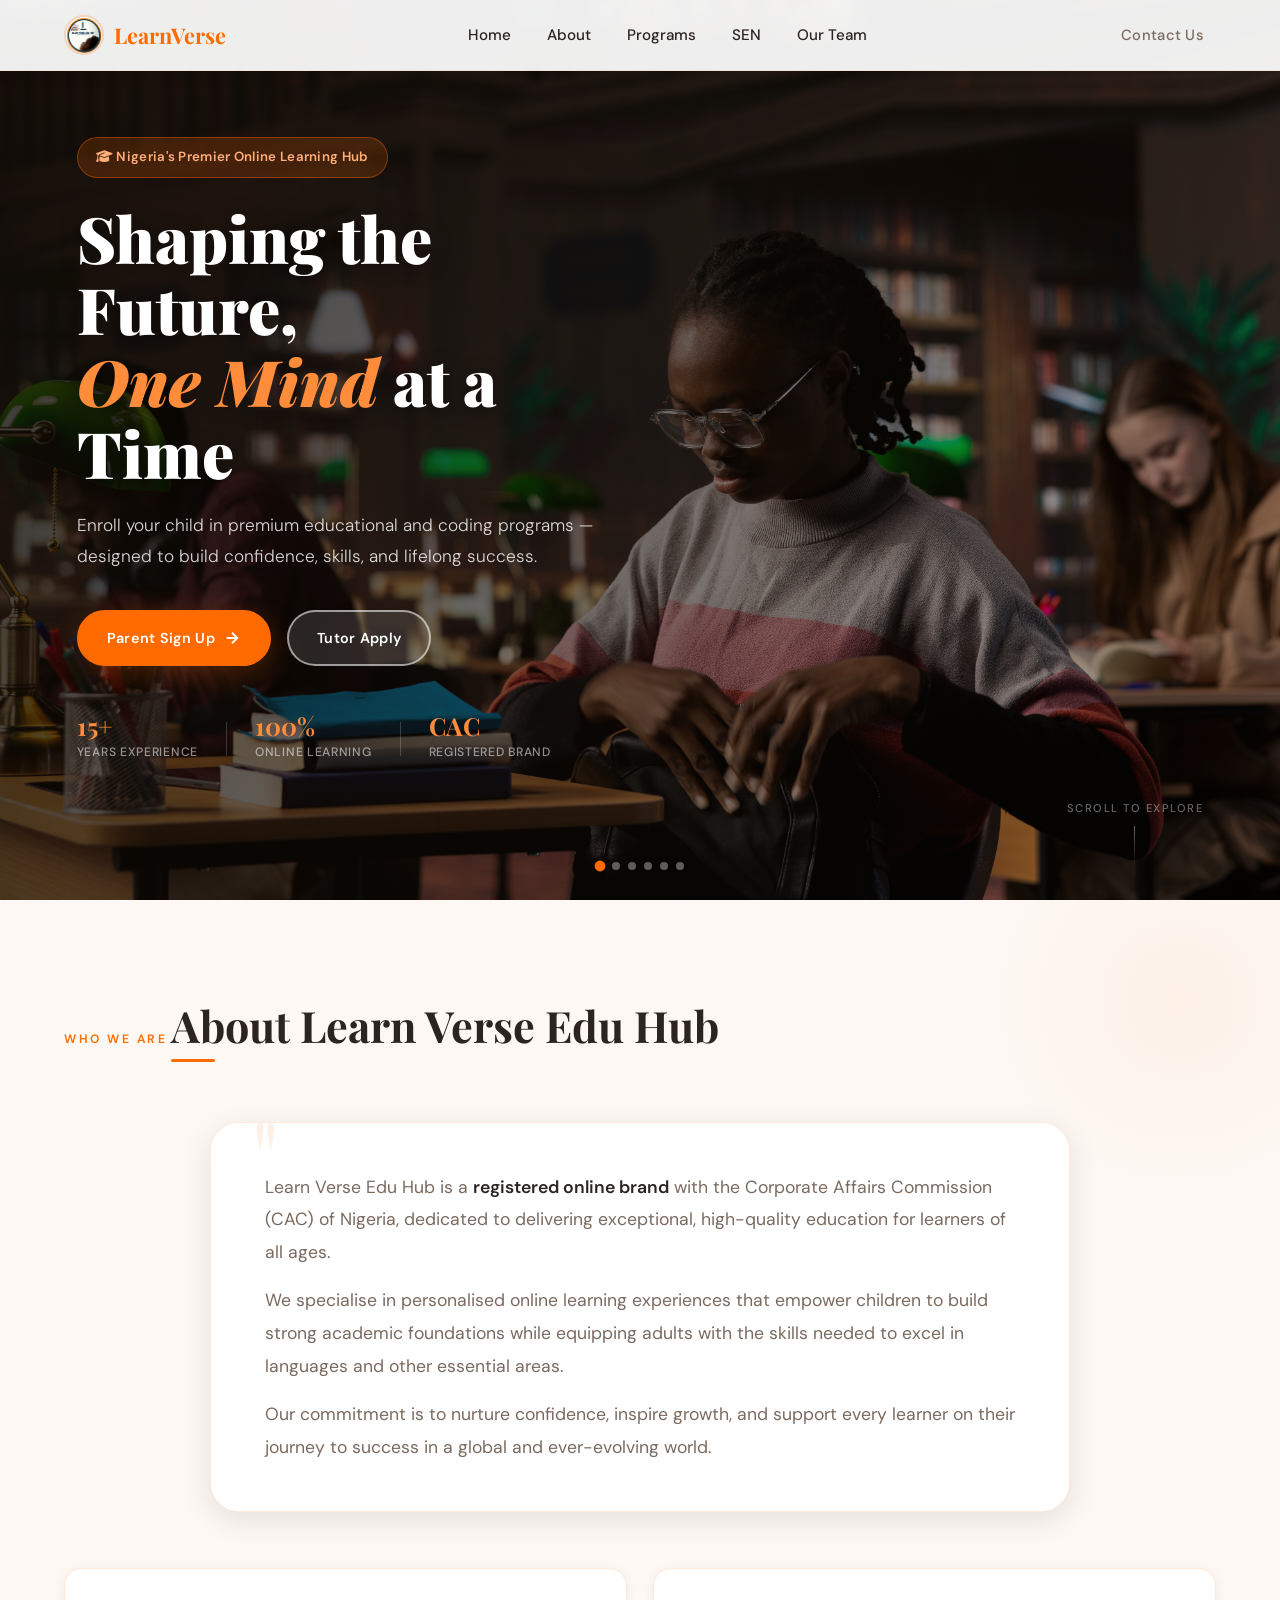
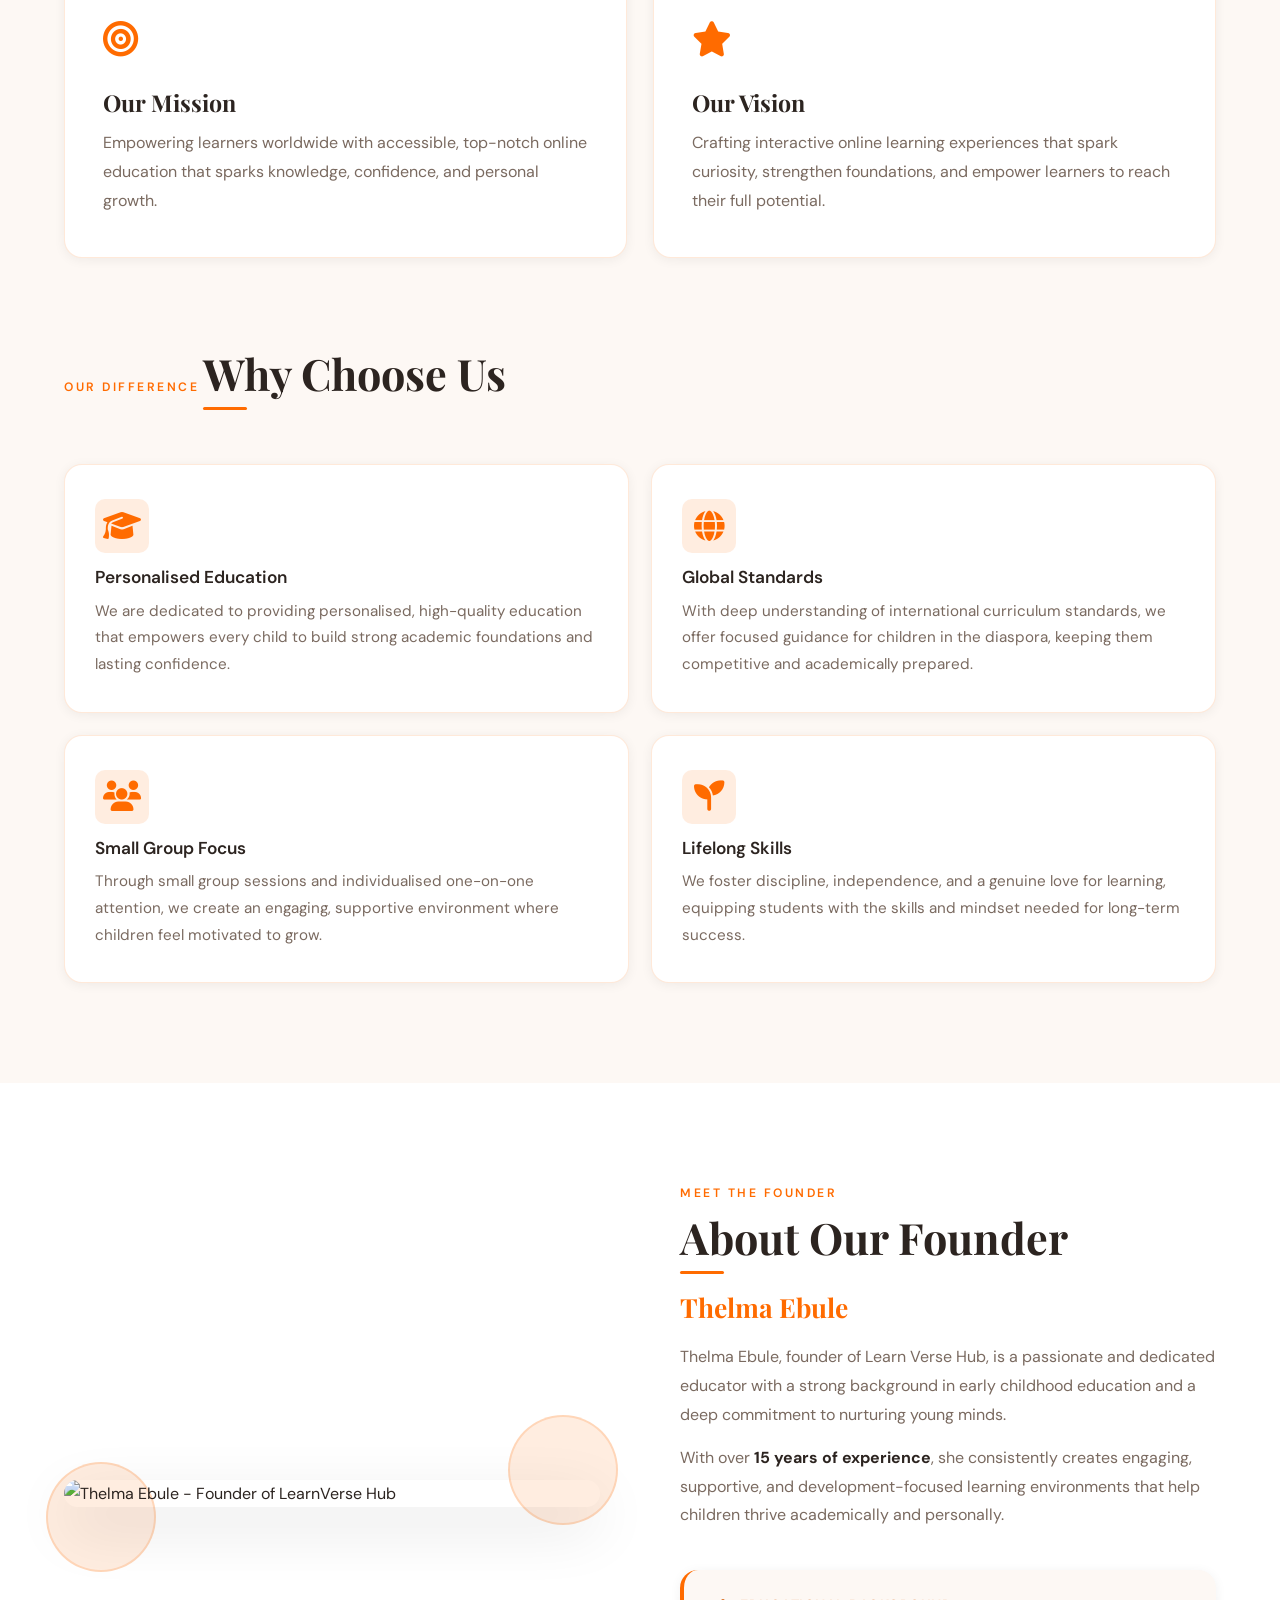
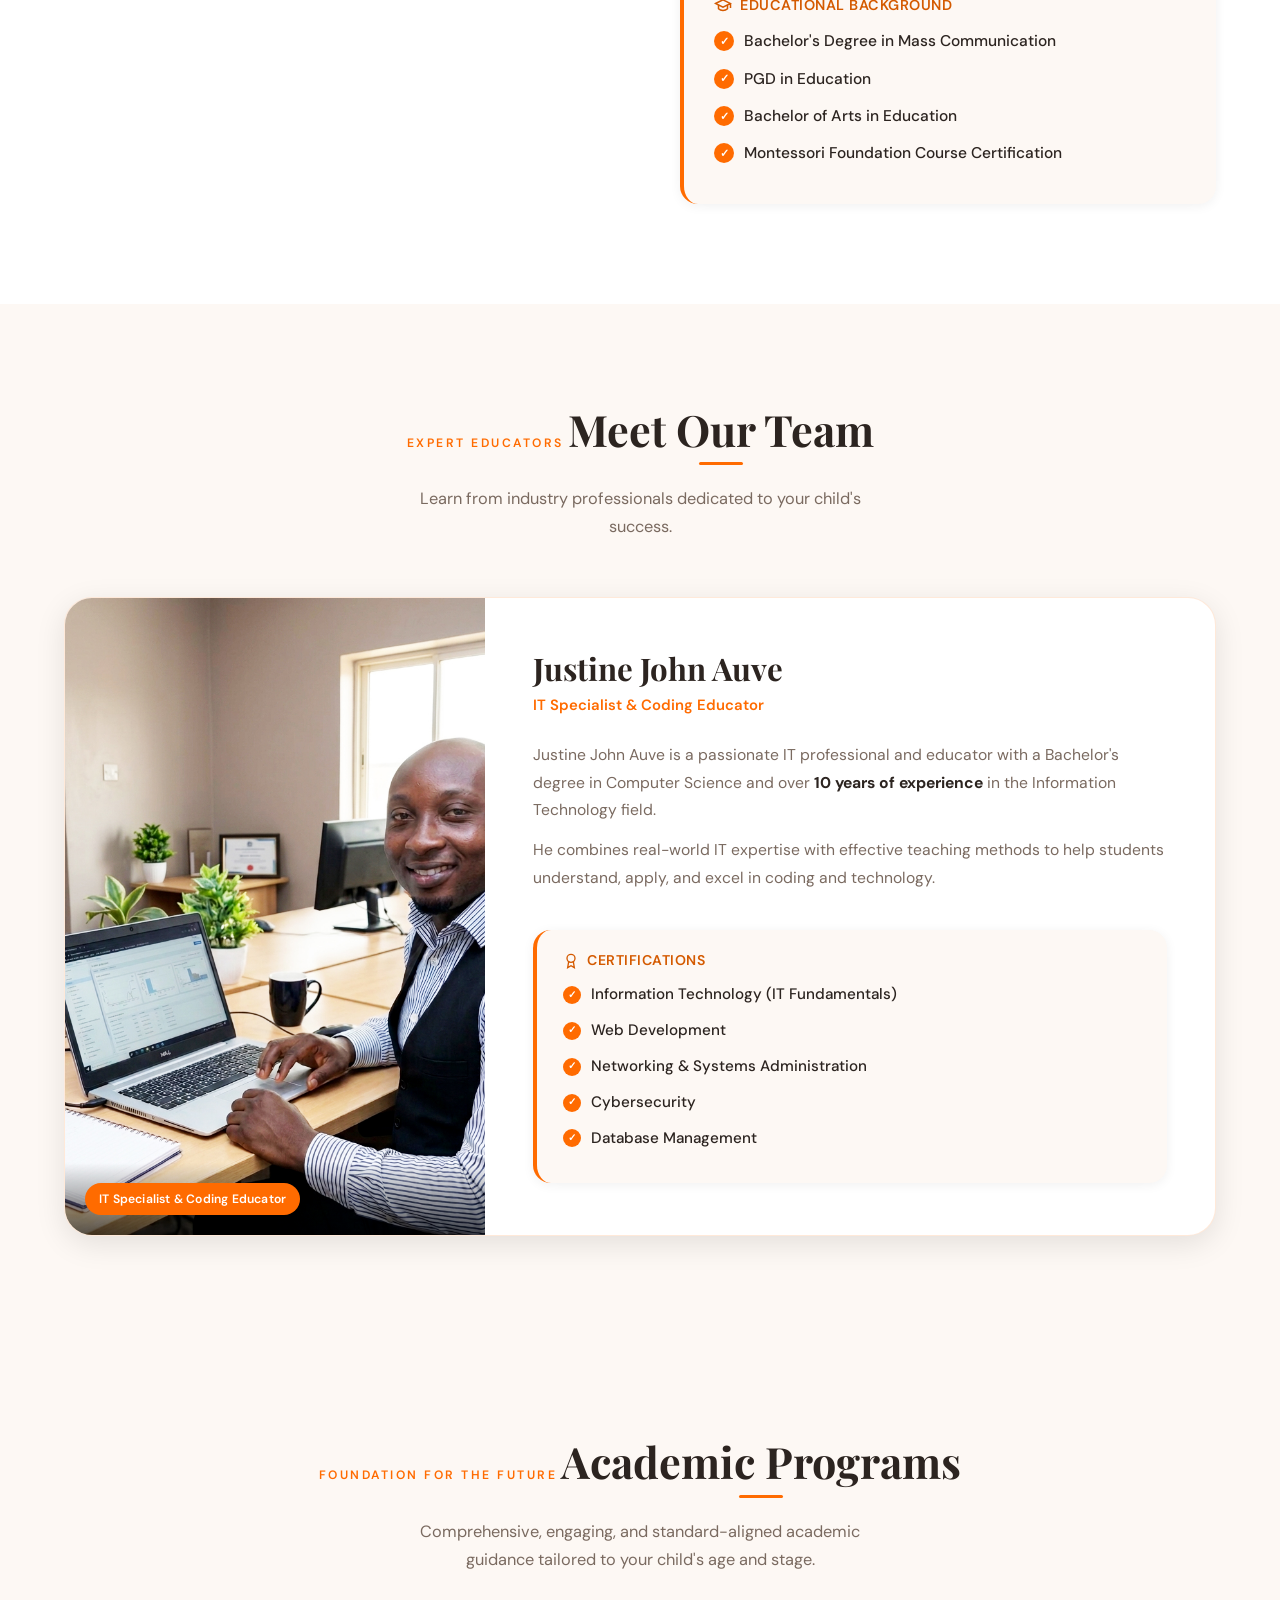
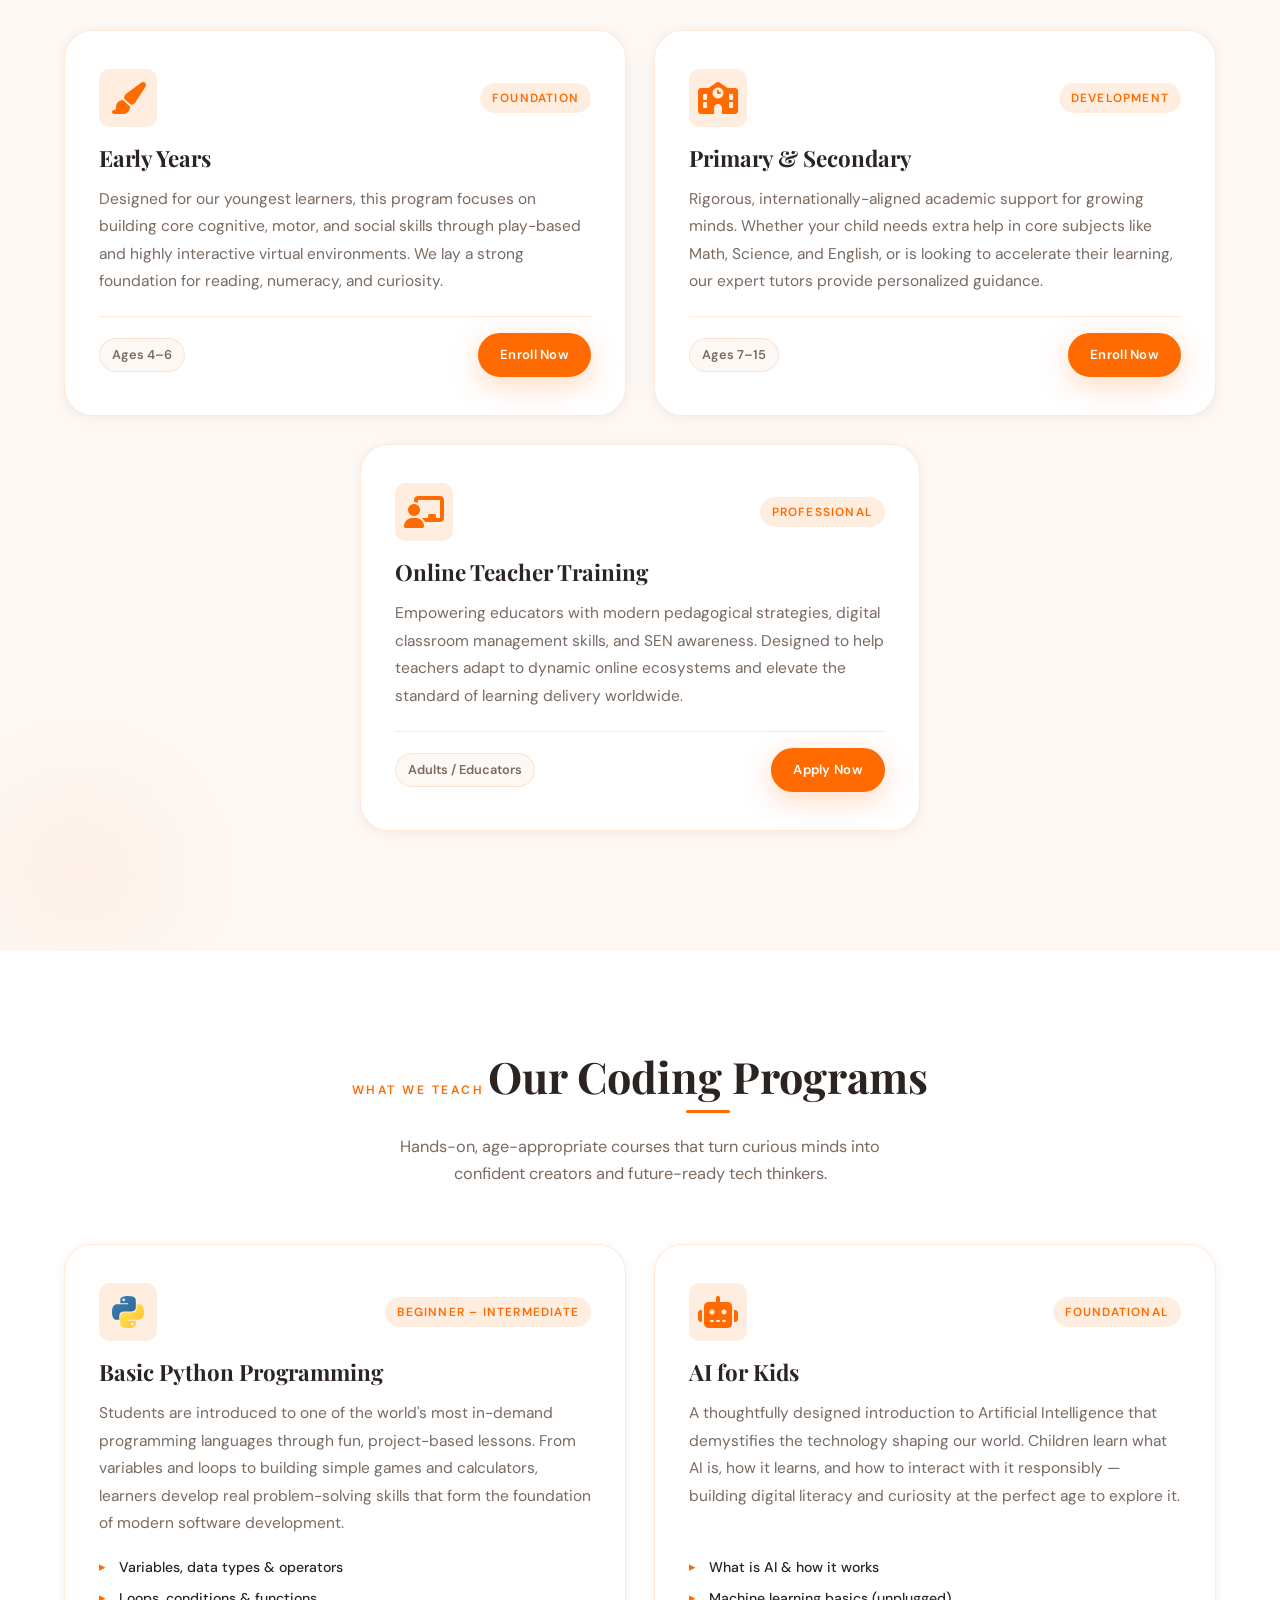
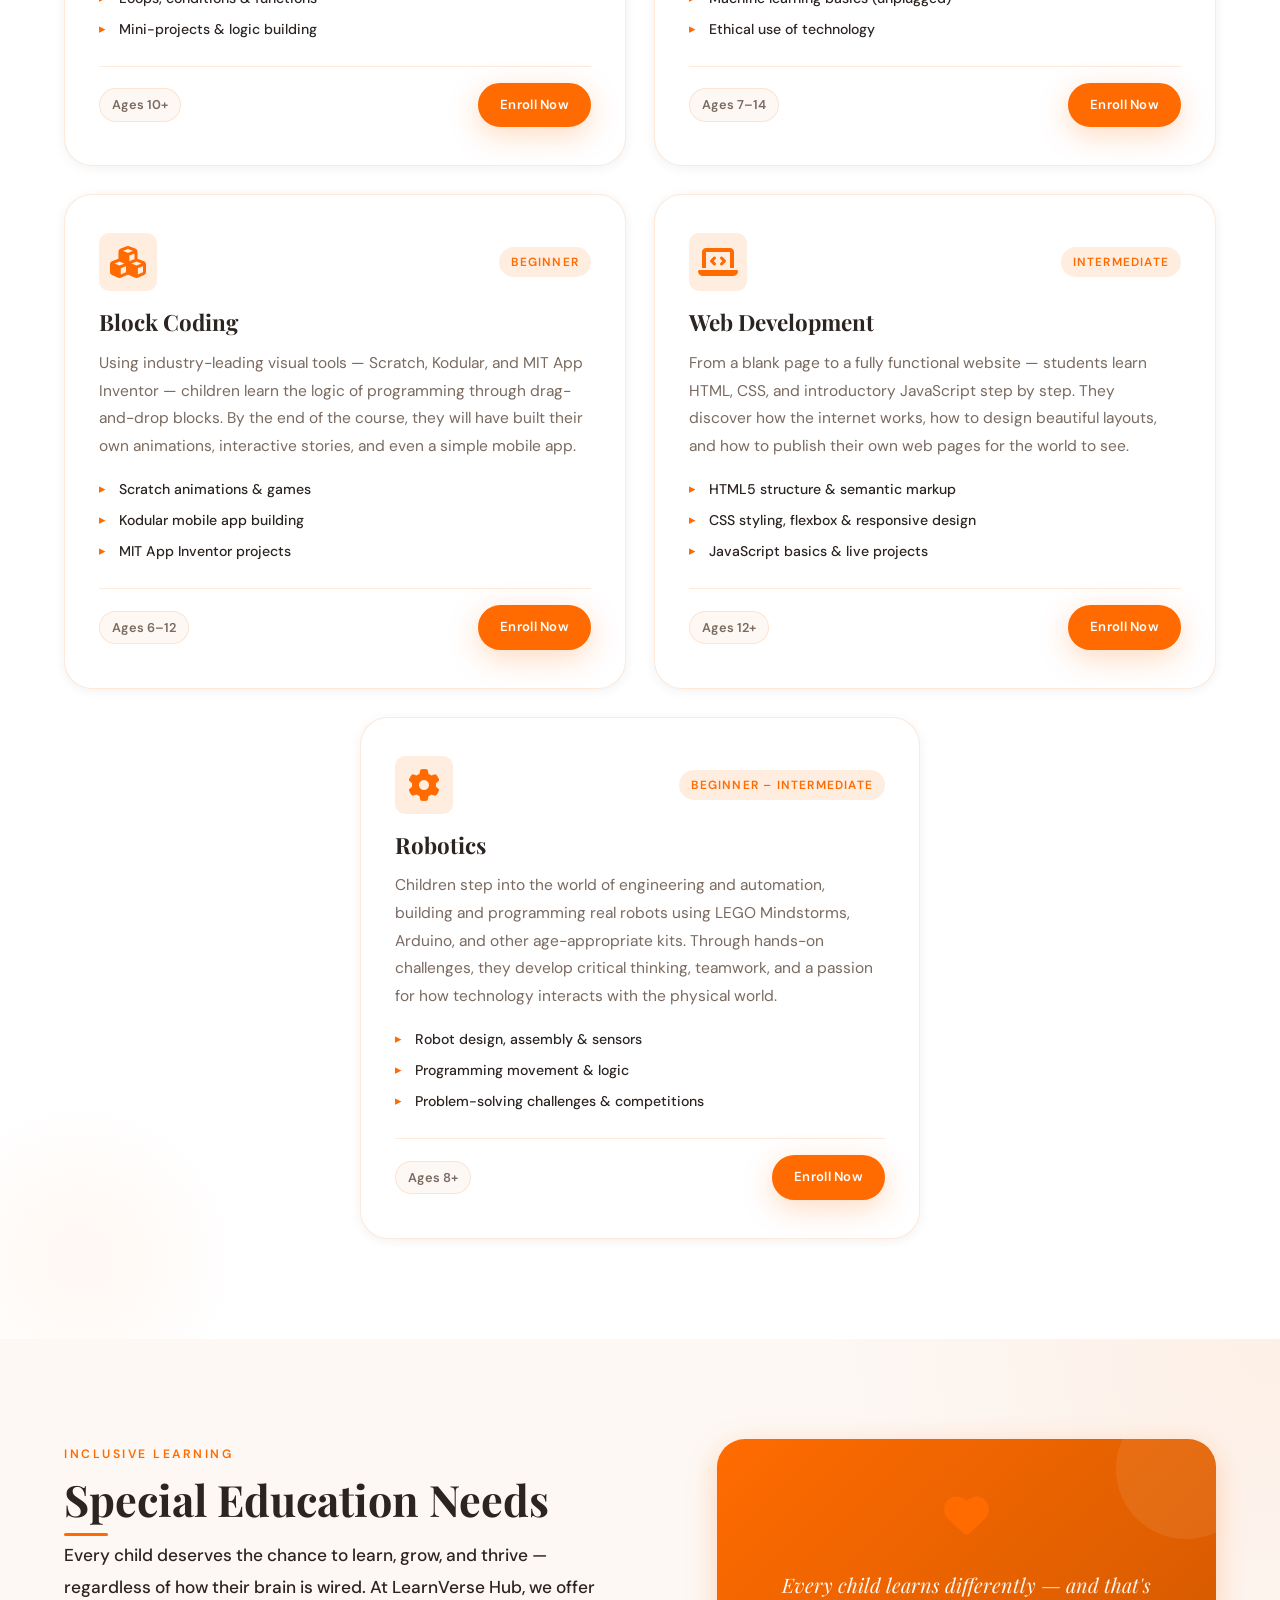
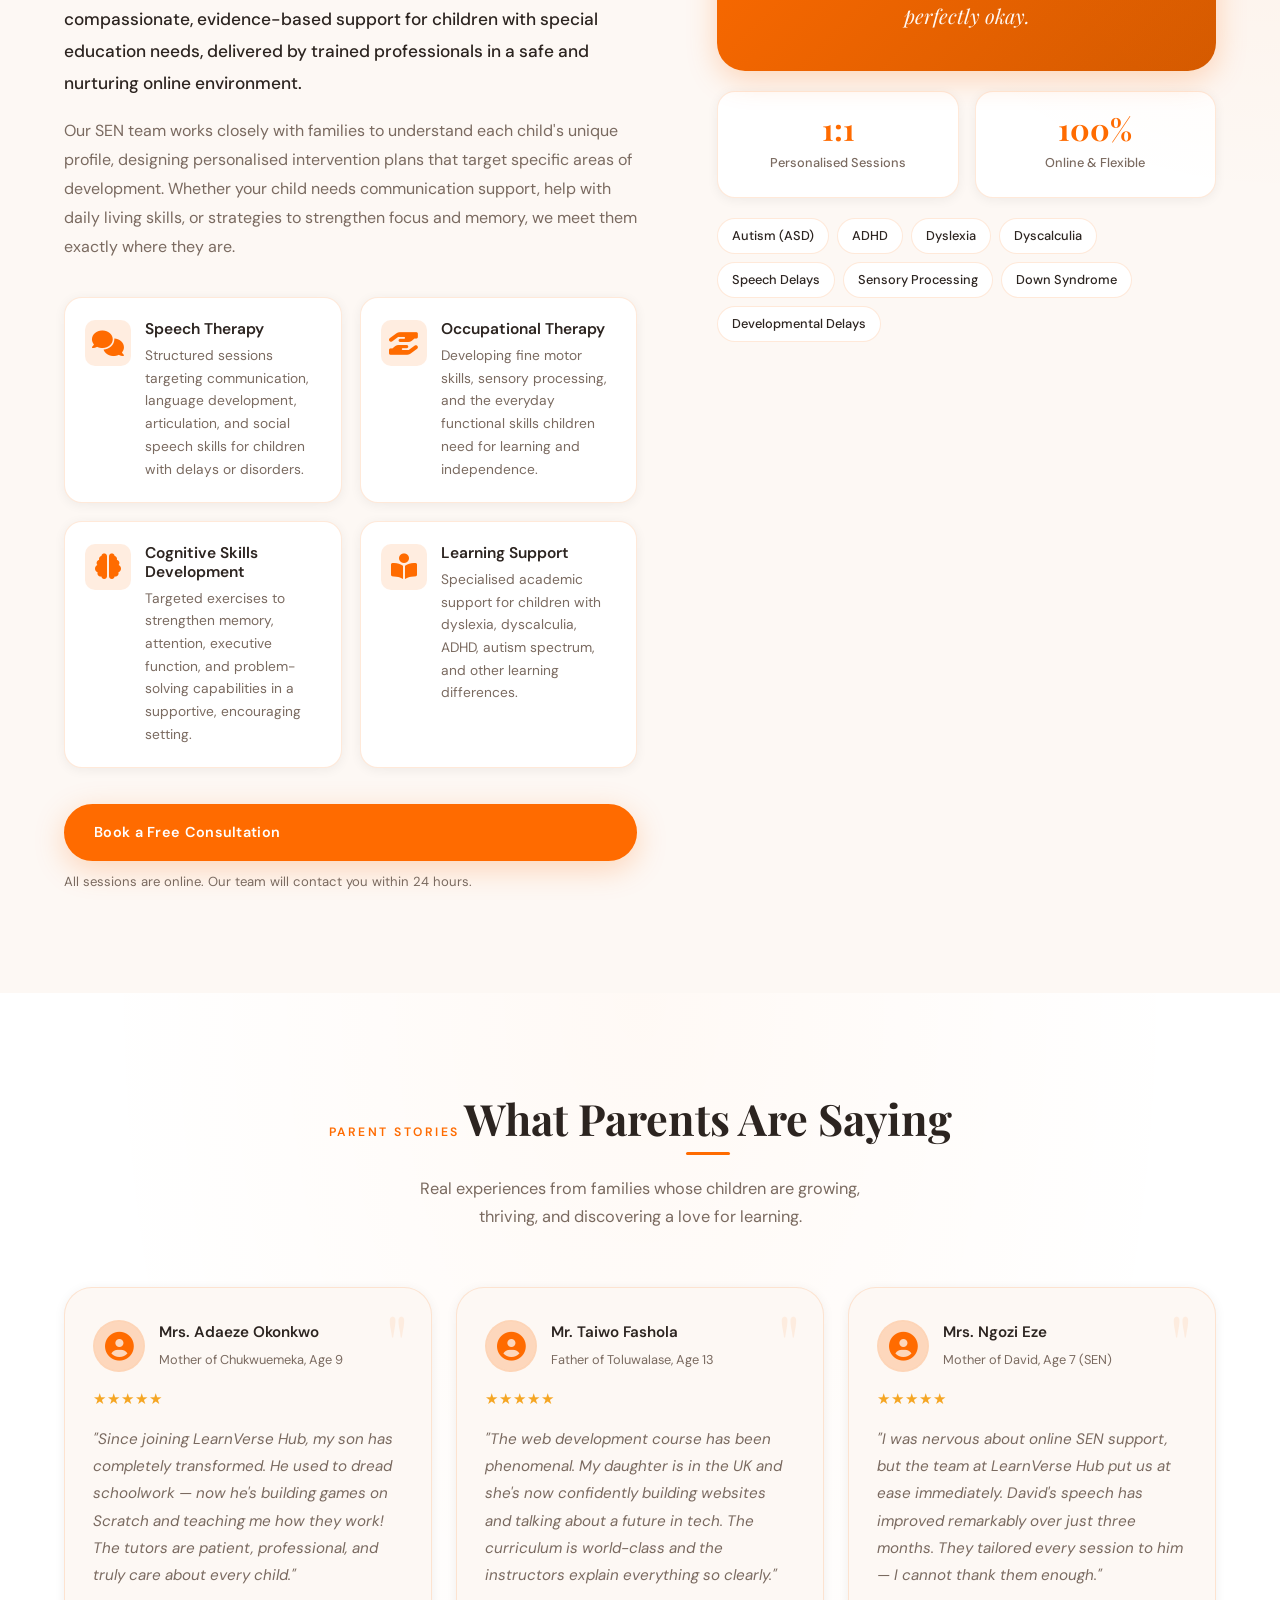
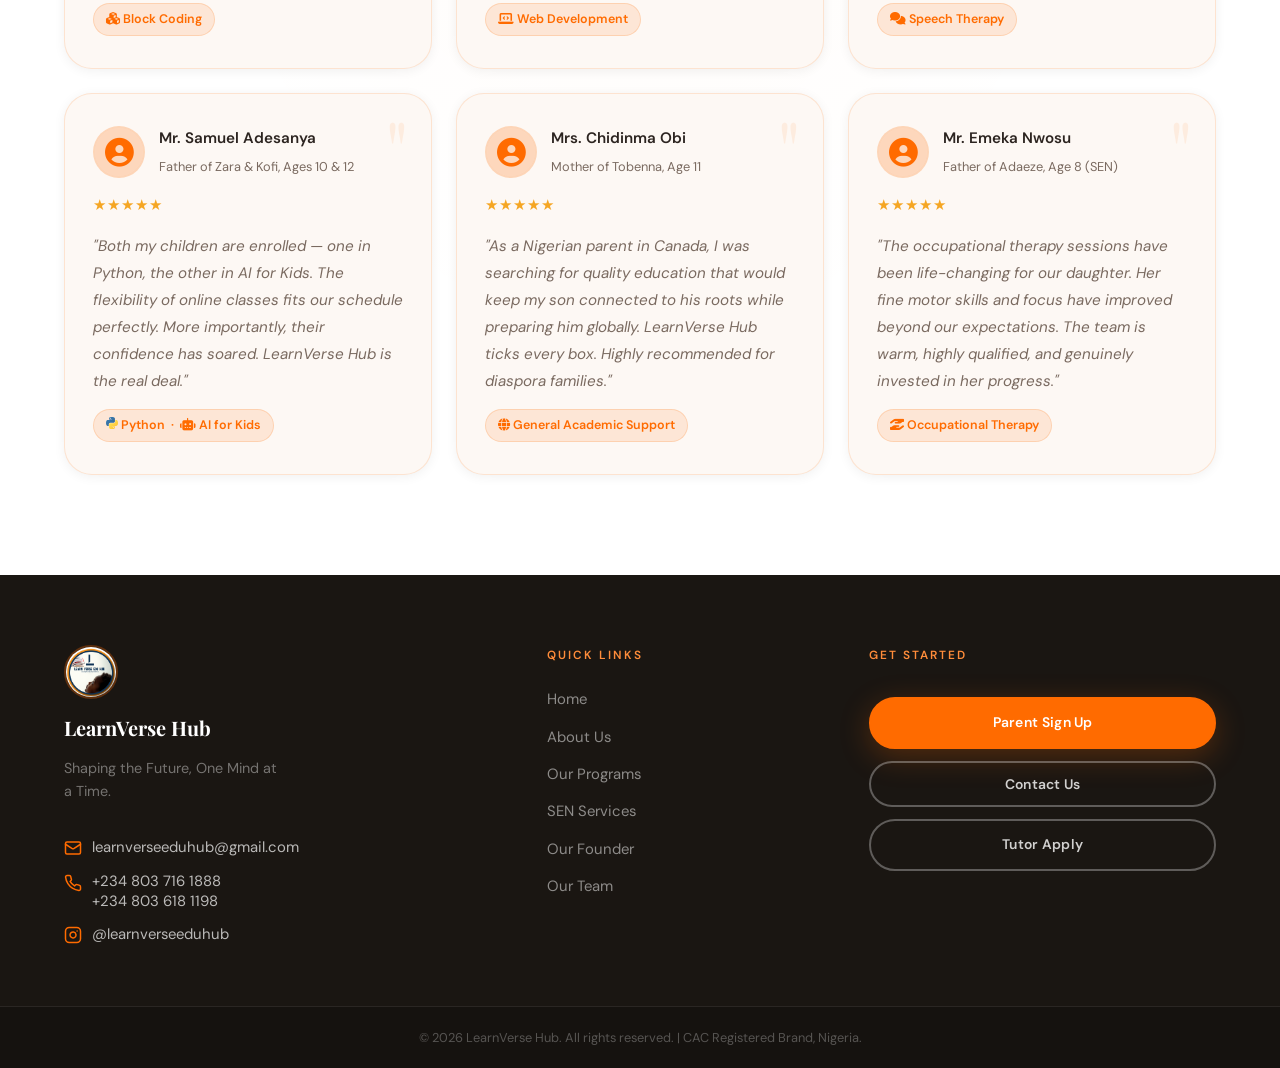
==== commit e109dbc0: "added major icon updates" ====
--- a/index.html
+++ b/index.html
@@ -9,6 +9,7 @@
     <link rel="apple-touch-icon" href="logoImg.jpeg">
     <link href="https://fonts.googleapis.com/css2?family=Playfair+Display:ital,wght@0,700;0,900;1,700&family=DM+Sans:wght@300;400;500;600&display=swap" rel="stylesheet">
     <link rel="stylesheet" href="styles.css">
+    <link rel="stylesheet" href="https://cdnjs.cloudflare.com/ajax/libs/font-awesome/6.4.0/css/all.min.css">
 </head>
 <body>
 
@@ -37,9 +38,9 @@
             </div>
             <form id="contactForm" class="lv-form">
                 <!-- Web3Forms access key — replace with your own from web3forms.com -->
-                <input type="hidden" name="access_key" value="YOUR_WEB3FORMS_KEY_HERE">
+                <input type="hidden" name="access_key" value="3c5d578e-ef88-436f-a607-98d0de54f32d">
                 <input type="hidden" name="subject" value="New Contact / Feedback — LearnVerse Hub">
-                <input type="hidden" name="from_name" value="LearnVerse Hub Website">
+                <input type="hidden" name="from_name" value="Learn Verse Edu Hub Website">
                 <input type="checkbox" name="botcheck" style="display:none;">
 
                 <div class="form-row">
@@ -85,11 +86,11 @@
                 </button>
 
                 <div class="form-success" id="contactSuccess" style="display:none">
-                    <span>✅</span>
+                    <span><i class="fa-solid fa-circle-check" style="color: var(--primary);"></i></span>
                     <p>Thank you! Your message has been sent. We'll be in touch soon.</p>
                 </div>
                 <div class="form-error" id="contactError" style="display:none">
-                    <span>⚠️</span>
+                    <span><i class="fa-solid fa-triangle-exclamation" style="color: #f44336;"></i></span>
                     <p>Something went wrong. Please try again or email us directly.</p>
                 </div>
             </form>
@@ -143,7 +144,7 @@
         </div>
         <div class="hero-overlay"></div>
         <div class="hero-content">
-            <div class="hero-badge">🎓 Nigeria's Premier Online Learning Hub</div>
+            <div class="hero-badge"><i class="fa-solid fa-graduation-cap"></i> Nigeria's Premier Online Learning Hub</div>
             <h1 class="hero-title">Shaping the Future,<br><em>One Mind</em> at a Time</h1>
             <p class="hero-subtitle">Enroll your child in premium educational and coding programs — designed to build confidence, skills, and lifelong success.</p>
             <div class="hero-buttons">
@@ -184,12 +185,12 @@
 
             <div class="mission-vision-grid">
                 <div class="mv-card slide-up-trigger" style="transition-delay:0.1s">
-                    <div class="mv-icon">🎯</div>
+                    <div class="mv-icon"><i class="fa-solid fa-bullseye" style="color: var(--primary);"></i></div>
                     <h3 class="card-title">Our Mission</h3>
                     <p>Empowering learners worldwide with accessible, top-notch online education that sparks knowledge, confidence, and personal growth.</p>
                 </div>
                 <div class="mv-card slide-up-trigger" style="transition-delay:0.25s">
-                    <div class="mv-icon">🌟</div>
+                    <div class="mv-icon"><i class="fa-solid fa-star" style="color: var(--primary);"></i></div>
                     <h3 class="card-title">Our Vision</h3>
                     <p>Crafting interactive online learning experiences that spark curiosity, strengthen foundations, and empower learners to reach their full potential.</p>
                 </div>
@@ -202,22 +203,22 @@
                 </div>
                 <div class="features-grid">
                     <div class="feature-card zoom-in-trigger" style="transition-delay:0.0s">
-                        <div class="feature-icon">🎓</div>
+                        <div class="feature-icon"><i class="fa-solid fa-graduation-cap" style="color: var(--primary);"></i></div>
                         <h4>Personalised Education</h4>
                         <p>We are dedicated to providing personalised, high-quality education that empowers every child to build strong academic foundations and lasting confidence.</p>
                     </div>
                     <div class="feature-card zoom-in-trigger" style="transition-delay:0.1s">
-                        <div class="feature-icon">🌍</div>
+                        <div class="feature-icon"><i class="fa-solid fa-globe" style="color: var(--primary);"></i></div>
                         <h4>Global Standards</h4>
                         <p>With deep understanding of international curriculum standards, we offer focused guidance for children in the diaspora, keeping them competitive and academically prepared.</p>
                     </div>
                     <div class="feature-card zoom-in-trigger" style="transition-delay:0.2s">
-                        <div class="feature-icon">👥</div>
+                        <div class="feature-icon"><i class="fa-solid fa-users" style="color: var(--primary);"></i></div>
                         <h4>Small Group Focus</h4>
                         <p>Through small group sessions and individualised one-on-one attention, we create an engaging, supportive environment where children feel motivated to grow.</p>
                     </div>
                     <div class="feature-card zoom-in-trigger" style="transition-delay:0.3s">
-                        <div class="feature-icon">🌱</div>
+                        <div class="feature-icon"><i class="fa-solid fa-seedling" style="color: var(--primary);"></i></div>
                         <h4>Lifelong Skills</h4>
                         <p>We foster discipline, independence, and a genuine love for learning, equipping students with the skills and mindset needed for long-term success.</p>
                     </div>
@@ -310,7 +311,7 @@
 
                 <div class="program-card zoom-in-trigger" style="transition-delay:0.0s">
                     <div class="program-card-top">
-                        <div class="program-icon-wrap">🖍️</div>
+                        <div class="program-icon-wrap"><i class="fa-solid fa-paintbrush" style="color: var(--primary);"></i></div>
                         <span class="program-level">Foundation</span>
                     </div>
                     <h3>Early Years</h3>
@@ -323,7 +324,7 @@
 
                 <div class="program-card zoom-in-trigger" style="transition-delay:0.1s">
                     <div class="program-card-top">
-                        <div class="program-icon-wrap">🎒</div>
+                        <div class="program-icon-wrap"><i class="fa-solid fa-school" style="color: var(--primary);"></i></div>
                         <span class="program-level">Development</span>
                     </div>
                     <h3>Primary & Secondary</h3>
@@ -336,7 +337,7 @@
 
                 <div class="program-card zoom-in-trigger" style="transition-delay:0.2s; grid-column: 1 / -1; max-width: 560px; margin: 0 auto; width: 100%;">
                     <div class="program-card-top">
-                        <div class="program-icon-wrap">👩‍🏫</div>
+                        <div class="program-icon-wrap"><i class="fa-solid fa-chalkboard-user" style="color: var(--primary);"></i></div>
                         <span class="program-level">Professional</span>
                     </div>
                     <h3>Online Teacher Training</h3>
@@ -364,7 +365,7 @@
 
                 <div class="program-card zoom-in-trigger" style="transition-delay:0.0s">
                     <div class="program-card-top">
-                        <div class="program-icon-wrap">🐍</div>
+                        <div class="program-icon-wrap"><img src="python-logo.svg" alt="Python Logo" style="width: 1em; height: 1em; display: inline-block;"></div>
                         <span class="program-level">Beginner – Intermediate</span>
                     </div>
                     <h3>Basic Python Programming</h3>
@@ -382,7 +383,7 @@
 
                 <div class="program-card zoom-in-trigger" style="transition-delay:0.1s">
                     <div class="program-card-top">
-                        <div class="program-icon-wrap">🤖</div>
+                        <div class="program-icon-wrap"><i class="fa-solid fa-robot" style="color: var(--primary);"></i></div>
                         <span class="program-level">Foundational</span>
                     </div>
                     <h3>AI for Kids</h3>
@@ -400,7 +401,7 @@
 
                 <div class="program-card zoom-in-trigger" style="transition-delay:0.2s">
                     <div class="program-card-top">
-                        <div class="program-icon-wrap">🧱</div>
+                        <div class="program-icon-wrap"><i class="fa-solid fa-cubes" style="color: var(--primary);"></i></div>
                         <span class="program-level">Beginner</span>
                     </div>
                     <h3>Block Coding</h3>
@@ -418,7 +419,7 @@
 
                 <div class="program-card zoom-in-trigger" style="transition-delay:0.3s">
                     <div class="program-card-top">
-                        <div class="program-icon-wrap">🌐</div>
+                        <div class="program-icon-wrap"><i class="fa-solid fa-laptop-code" style="color: var(--primary);"></i></div>
                         <span class="program-level">Intermediate</span>
                     </div>
                     <h3>Web Development</h3>
@@ -436,7 +437,7 @@
 
                 <div class="program-card zoom-in-trigger" style="transition-delay:0.4s">
                     <div class="program-card-top">
-                        <div class="program-icon-wrap">⚙️</div>
+                        <div class="program-icon-wrap"><i class="fa-solid fa-gear" style="color: var(--primary);"></i></div>
                         <span class="program-level">Beginner – Intermediate</span>
                     </div>
                     <h3>Robotics</h3>
@@ -468,28 +469,28 @@
 
                     <div class="sen-services-grid">
                         <div class="sen-service-card">
-                            <div class="sen-service-icon">🗣️</div>
+                            <div class="sen-service-icon"><i class="fa-solid fa-comments" style="color: var(--primary);"></i></div>
                             <div>
                                 <h4>Speech Therapy</h4>
                                 <p>Structured sessions targeting communication, language development, articulation, and social speech skills for children with delays or disorders.</p>
                             </div>
                         </div>
                         <div class="sen-service-card">
-                            <div class="sen-service-icon">✋</div>
+                            <div class="sen-service-icon"><i class="fa-solid fa-hand-holding-hand" style="color: var(--primary);"></i></div>
                             <div>
                                 <h4>Occupational Therapy</h4>
                                 <p>Developing fine motor skills, sensory processing, and the everyday functional skills children need for learning and independence.</p>
                             </div>
                         </div>
                         <div class="sen-service-card">
-                            <div class="sen-service-icon">🧠</div>
+                            <div class="sen-service-icon"><i class="fa-solid fa-brain" style="color: var(--primary);"></i></div>
                             <div>
                                 <h4>Cognitive Skills Development</h4>
                                 <p>Targeted exercises to strengthen memory, attention, executive function, and problem-solving capabilities in a supportive, encouraging setting.</p>
                             </div>
                         </div>
                         <div class="sen-service-card">
-                            <div class="sen-service-icon">📚</div>
+                            <div class="sen-service-icon"><i class="fa-solid fa-book-open-reader" style="color: var(--primary);"></i></div>
                             <div>
                                 <h4>Learning Support</h4>
                                 <p>Specialised academic support for children with dyslexia, dyscalculia, ADHD, autism spectrum, and other learning differences.</p>
@@ -505,7 +506,7 @@
                 <div class="sen-visual zoom-in-trigger">
                     <div class="sen-badge-stack">
                         <div class="sen-big-badge">
-                            <span class="sen-badge-icon">💛</span>
+                            <span class="sen-badge-icon"><i class="fa-solid fa-heart" style="color: var(--primary);"></i></span>
                             <p>Every child learns differently — and that's perfectly okay.</p>
                         </div>
                         <div class="sen-stat-row">
@@ -549,7 +550,7 @@
                     <div class="testimonial-top">
                         <div class="testimonial-avatar">
                             <img src="parent1.jpeg" alt="Parent testimonial photo" loading="lazy" onerror="this.style.display='none';this.nextElementSibling.style.display='flex'">
-                            <div class="avatar-fallback" style="display:none">👩🏾</div>
+                            <div class="avatar-fallback" style="display:none"><i class="fa-solid fa-circle-user" style="color: var(--primary);"></i></div>
                         </div>
                         <div class="testimonial-meta">
                             <strong>Mrs. Adaeze Okonkwo</strong>
@@ -558,14 +559,14 @@
                     </div>
                     <div class="testimonial-stars">★★★★★</div>
                     <p>"Since joining LearnVerse Hub, my son has completely transformed. He used to dread schoolwork — now he's building games on Scratch and teaching me how they work! The tutors are patient, professional, and truly care about every child."</p>
-                    <div class="testimonial-program">📦 Block Coding</div>
+                    <div class="testimonial-program"><i class="fa-solid fa-cubes" style="color: var(--primary);"></i> Block Coding</div>
                 </div>
 
                 <div class="testimonial-card slide-up-trigger" style="transition-delay:0.1s">
                     <div class="testimonial-top">
                         <div class="testimonial-avatar">
                             <img src="parent2.jpeg" alt="Parent testimonial photo" loading="lazy" onerror="this.style.display='none';this.nextElementSibling.style.display='flex'">
-                            <div class="avatar-fallback" style="display:none">👨🏽</div>
+                            <div class="avatar-fallback" style="display:none"><i class="fa-solid fa-circle-user" style="color: var(--primary);"></i></div>
                         </div>
                         <div class="testimonial-meta">
                             <strong>Mr. Taiwo Fashola</strong>
@@ -574,14 +575,14 @@
                     </div>
                     <div class="testimonial-stars">★★★★★</div>
                     <p>"The web development course has been phenomenal. My daughter is in the UK and she's now confidently building websites and talking about a future in tech. The curriculum is world-class and the instructors explain everything so clearly."</p>
-                    <div class="testimonial-program">🌐 Web Development</div>
+                    <div class="testimonial-program"><i class="fa-solid fa-laptop-code" style="color: var(--primary);"></i> Web Development</div>
                 </div>
 
                 <div class="testimonial-card slide-up-trigger" style="transition-delay:0.2s">
                     <div class="testimonial-top">
                         <div class="testimonial-avatar">
                             <img src="parent3.jpeg" alt="Parent testimonial photo" loading="lazy" onerror="this.style.display='none';this.nextElementSibling.style.display='flex'">
-                            <div class="avatar-fallback" style="display:none">👩🏿</div>
+                            <div class="avatar-fallback" style="display:none"><i class="fa-solid fa-circle-user" style="color: var(--primary);"></i></div>
                         </div>
                         <div class="testimonial-meta">
                             <strong>Mrs. Ngozi Eze</strong>
@@ -590,14 +591,14 @@
                     </div>
                     <div class="testimonial-stars">★★★★★</div>
                     <p>"I was nervous about online SEN support, but the team at LearnVerse Hub put us at ease immediately. David's speech has improved remarkably over just three months. They tailored every session to him — I cannot thank them enough."</p>
-                    <div class="testimonial-program">🗣️ Speech Therapy</div>
+                    <div class="testimonial-program"><i class="fa-solid fa-comments" style="color: var(--primary);"></i> Speech Therapy</div>
                 </div>
 
                 <div class="testimonial-card slide-up-trigger" style="transition-delay:0.3s">
                     <div class="testimonial-top">
                         <div class="testimonial-avatar">
                             <img src="parent4.jpeg" alt="Parent testimonial photo" loading="lazy" onerror="this.style.display='none';this.nextElementSibling.style.display='flex'">
-                            <div class="avatar-fallback" style="display:none">👨🏾</div>
+                            <div class="avatar-fallback" style="display:none"><i class="fa-solid fa-circle-user" style="color: var(--primary);"></i></div>
                         </div>
                         <div class="testimonial-meta">
                             <strong>Mr. Samuel Adesanya</strong>
@@ -606,14 +607,14 @@
                     </div>
                     <div class="testimonial-stars">★★★★★</div>
                     <p>"Both my children are enrolled — one in Python, the other in AI for Kids. The flexibility of online classes fits our schedule perfectly. More importantly, their confidence has soared. LearnVerse Hub is the real deal."</p>
-                    <div class="testimonial-program">🐍 Python &nbsp;·&nbsp; 🤖 AI for Kids</div>
+                    <div class="testimonial-program"><img src="python-logo.svg" alt="Python Logo" style="width: 1em; height: 1em; display: inline-block;"> Python &nbsp;·&nbsp; <i class="fa-solid fa-robot" style="color: var(--primary);"></i> AI for Kids</div>
                 </div>
 
                 <div class="testimonial-card slide-up-trigger" style="transition-delay:0.4s">
                     <div class="testimonial-top">
                         <div class="testimonial-avatar">
                             <img src="parent5.jpeg" alt="Parent testimonial photo" loading="lazy" onerror="this.style.display='none';this.nextElementSibling.style.display='flex'">
-                            <div class="avatar-fallback" style="display:none">👩🏽</div>
+                            <div class="avatar-fallback" style="display:none"><i class="fa-solid fa-circle-user" style="color: var(--primary);"></i></div>
                         </div>
                         <div class="testimonial-meta">
                             <strong>Mrs. Chidinma Obi</strong>
@@ -622,14 +623,14 @@
                     </div>
                     <div class="testimonial-stars">★★★★★</div>
                     <p>"As a Nigerian parent in Canada, I was searching for quality education that would keep my son connected to his roots while preparing him globally. LearnVerse Hub ticks every box. Highly recommended for diaspora families."</p>
-                    <div class="testimonial-program">🌍 General Academic Support</div>
+                    <div class="testimonial-program"><i class="fa-solid fa-globe" style="color: var(--primary);"></i> General Academic Support</div>
                 </div>
 
                 <div class="testimonial-card slide-up-trigger" style="transition-delay:0.5s">
                     <div class="testimonial-top">
                         <div class="testimonial-avatar">
                             <img src="parent6.jpeg" alt="Parent testimonial photo" loading="lazy" onerror="this.style.display='none';this.nextElementSibling.style.display='flex'">
-                            <div class="avatar-fallback" style="display:none">👨🏿</div>
+                            <div class="avatar-fallback" style="display:none"><i class="fa-solid fa-circle-user" style="color: var(--primary);"></i></div>
                         </div>
                         <div class="testimonial-meta">
                             <strong>Mr. Emeka Nwosu</strong>
@@ -638,7 +639,7 @@
                     </div>
                     <div class="testimonial-stars">★★★★★</div>
                     <p>"The occupational therapy sessions have been life-changing for our daughter. Her fine motor skills and focus have improved beyond our expectations. The team is warm, highly qualified, and genuinely invested in her progress."</p>
-                    <div class="testimonial-program">✋ Occupational Therapy</div>
+                    <div class="testimonial-program"><i class="fa-solid fa-hand-holding-hand" style="color: var(--primary);"></i> Occupational Therapy</div>
                 </div>
 
             </div>
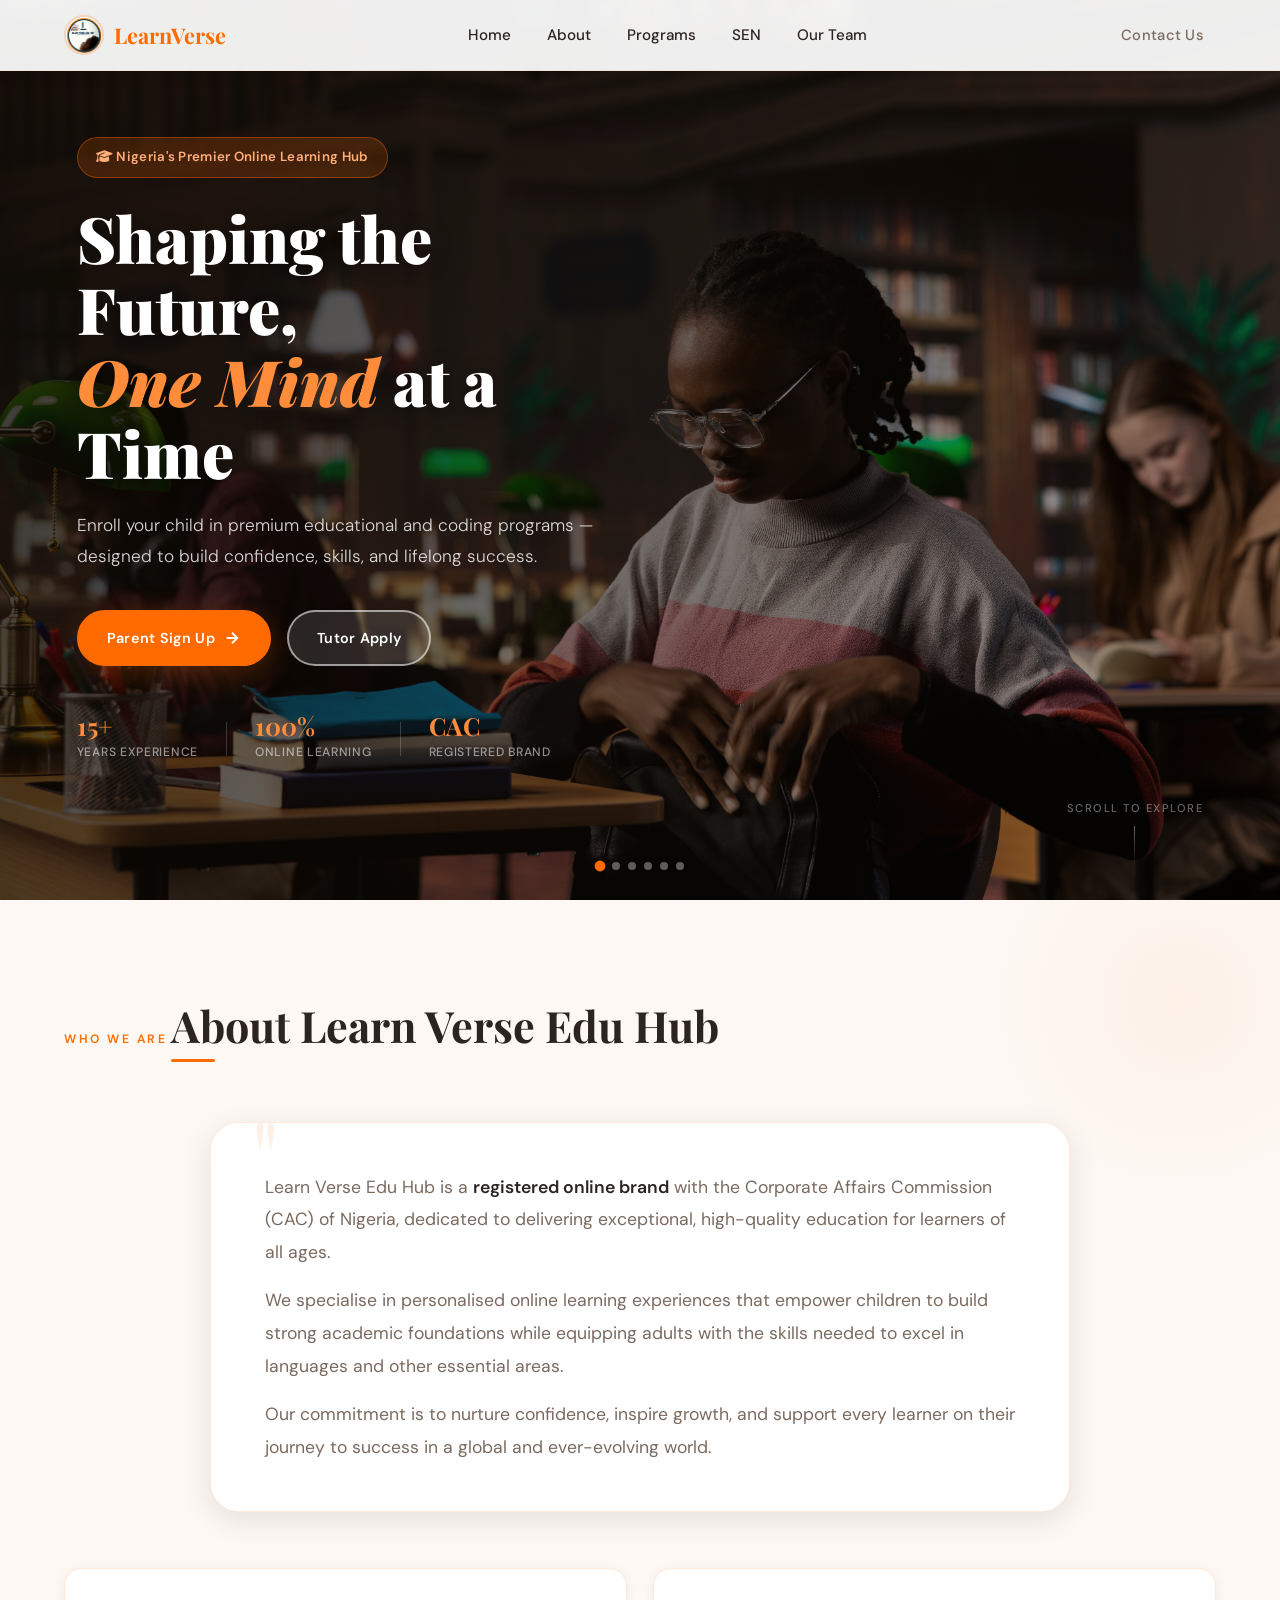
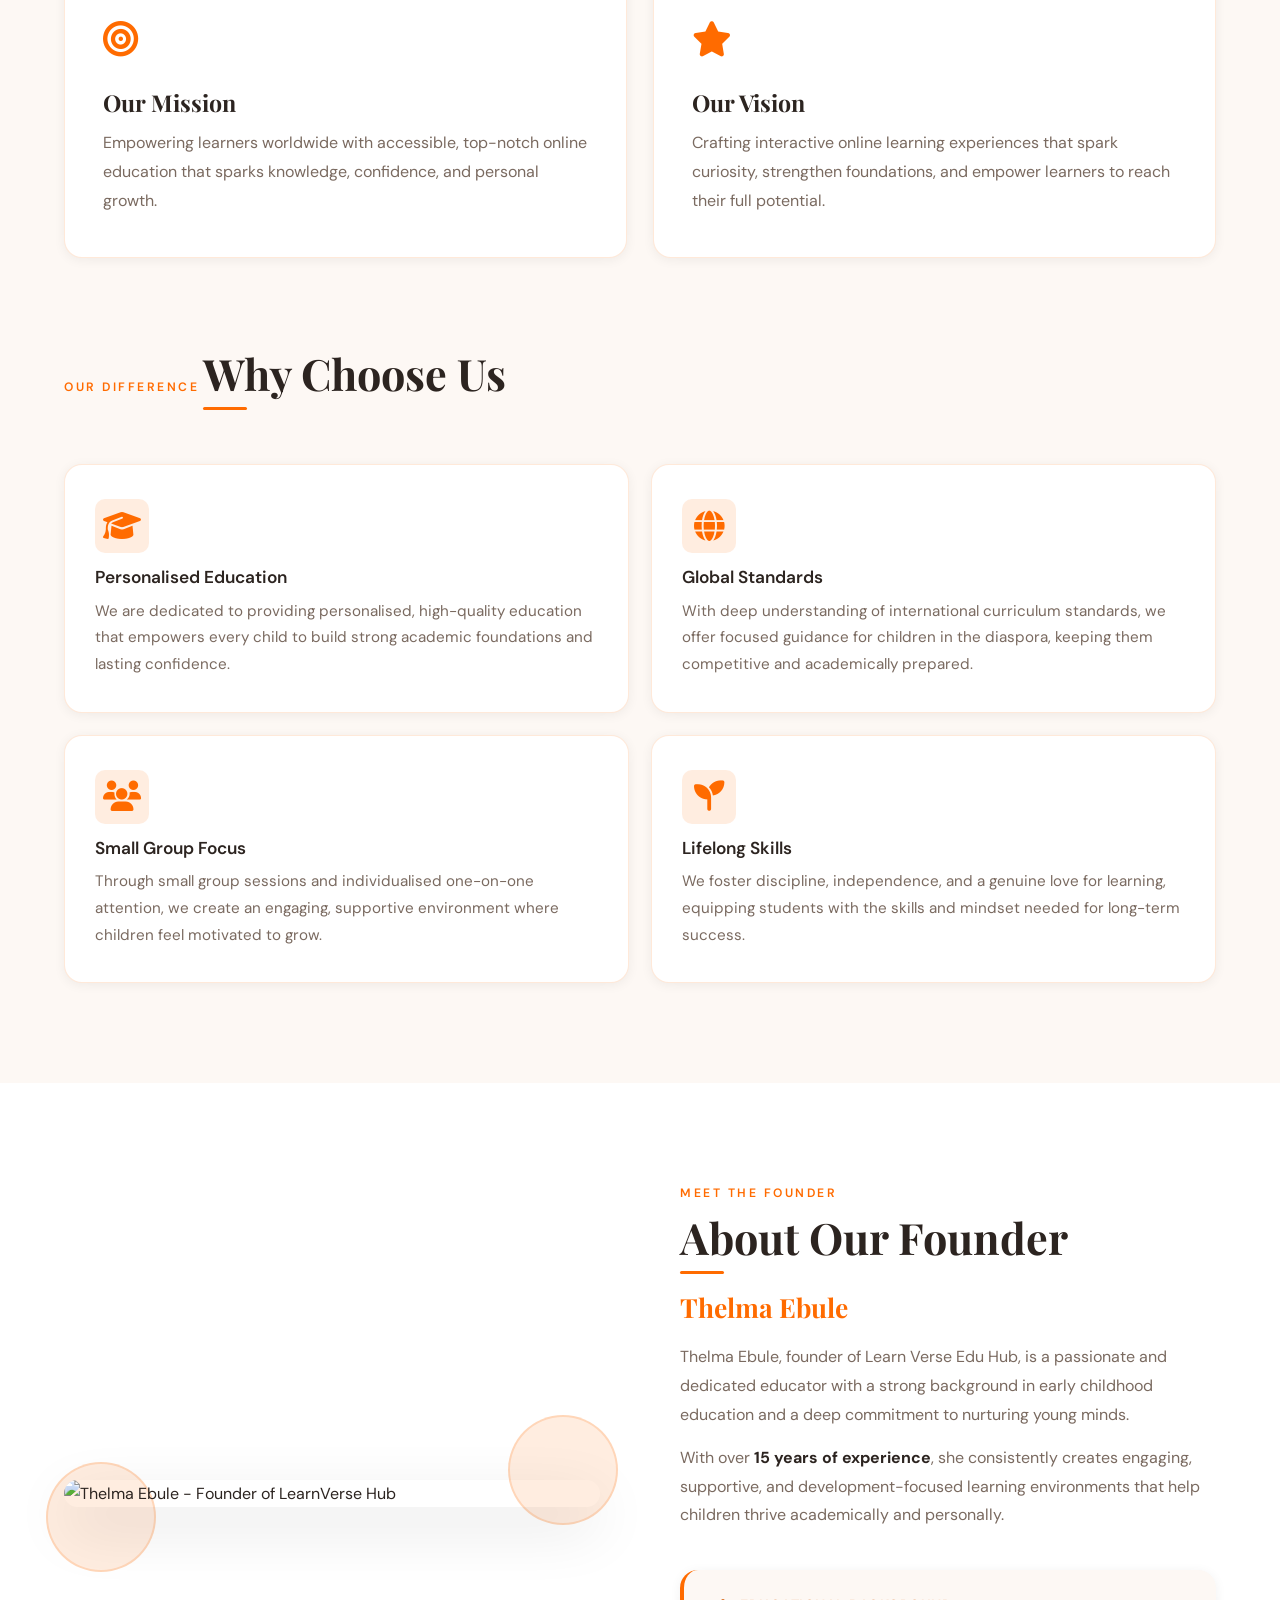
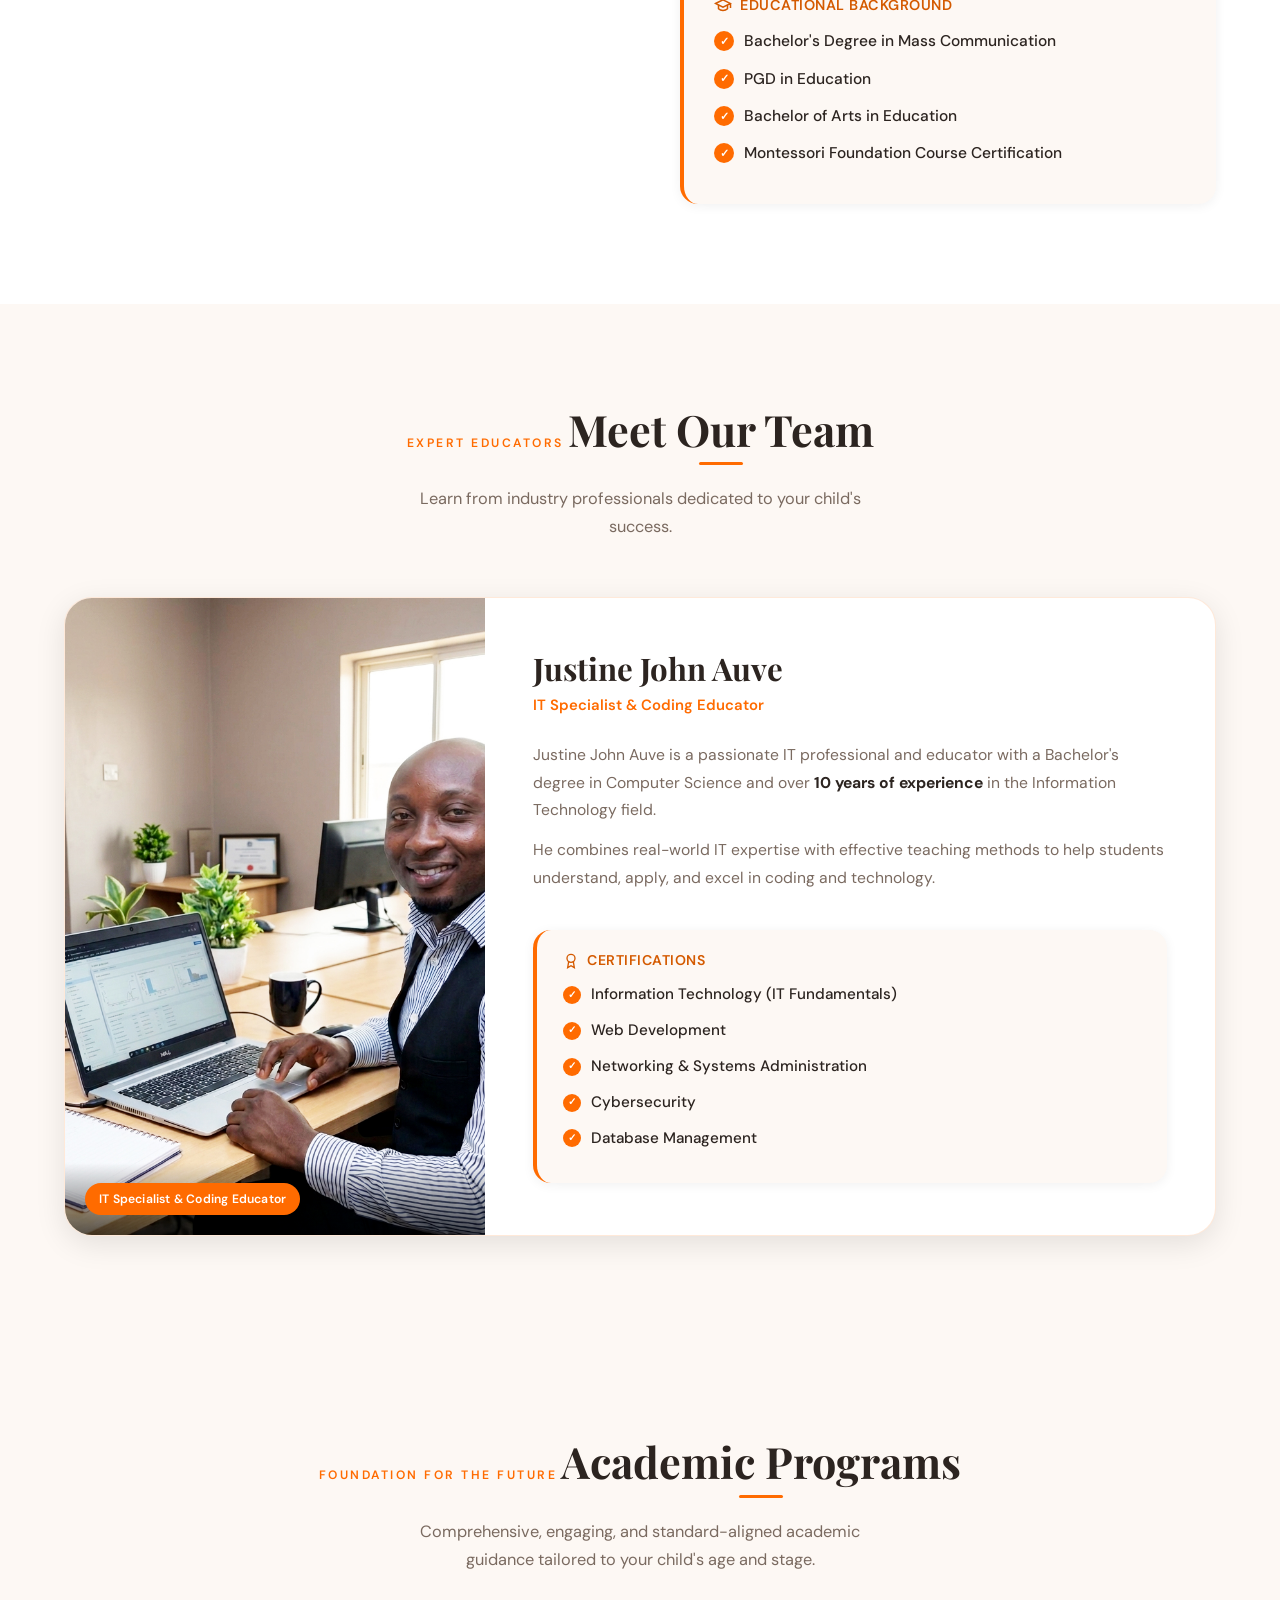
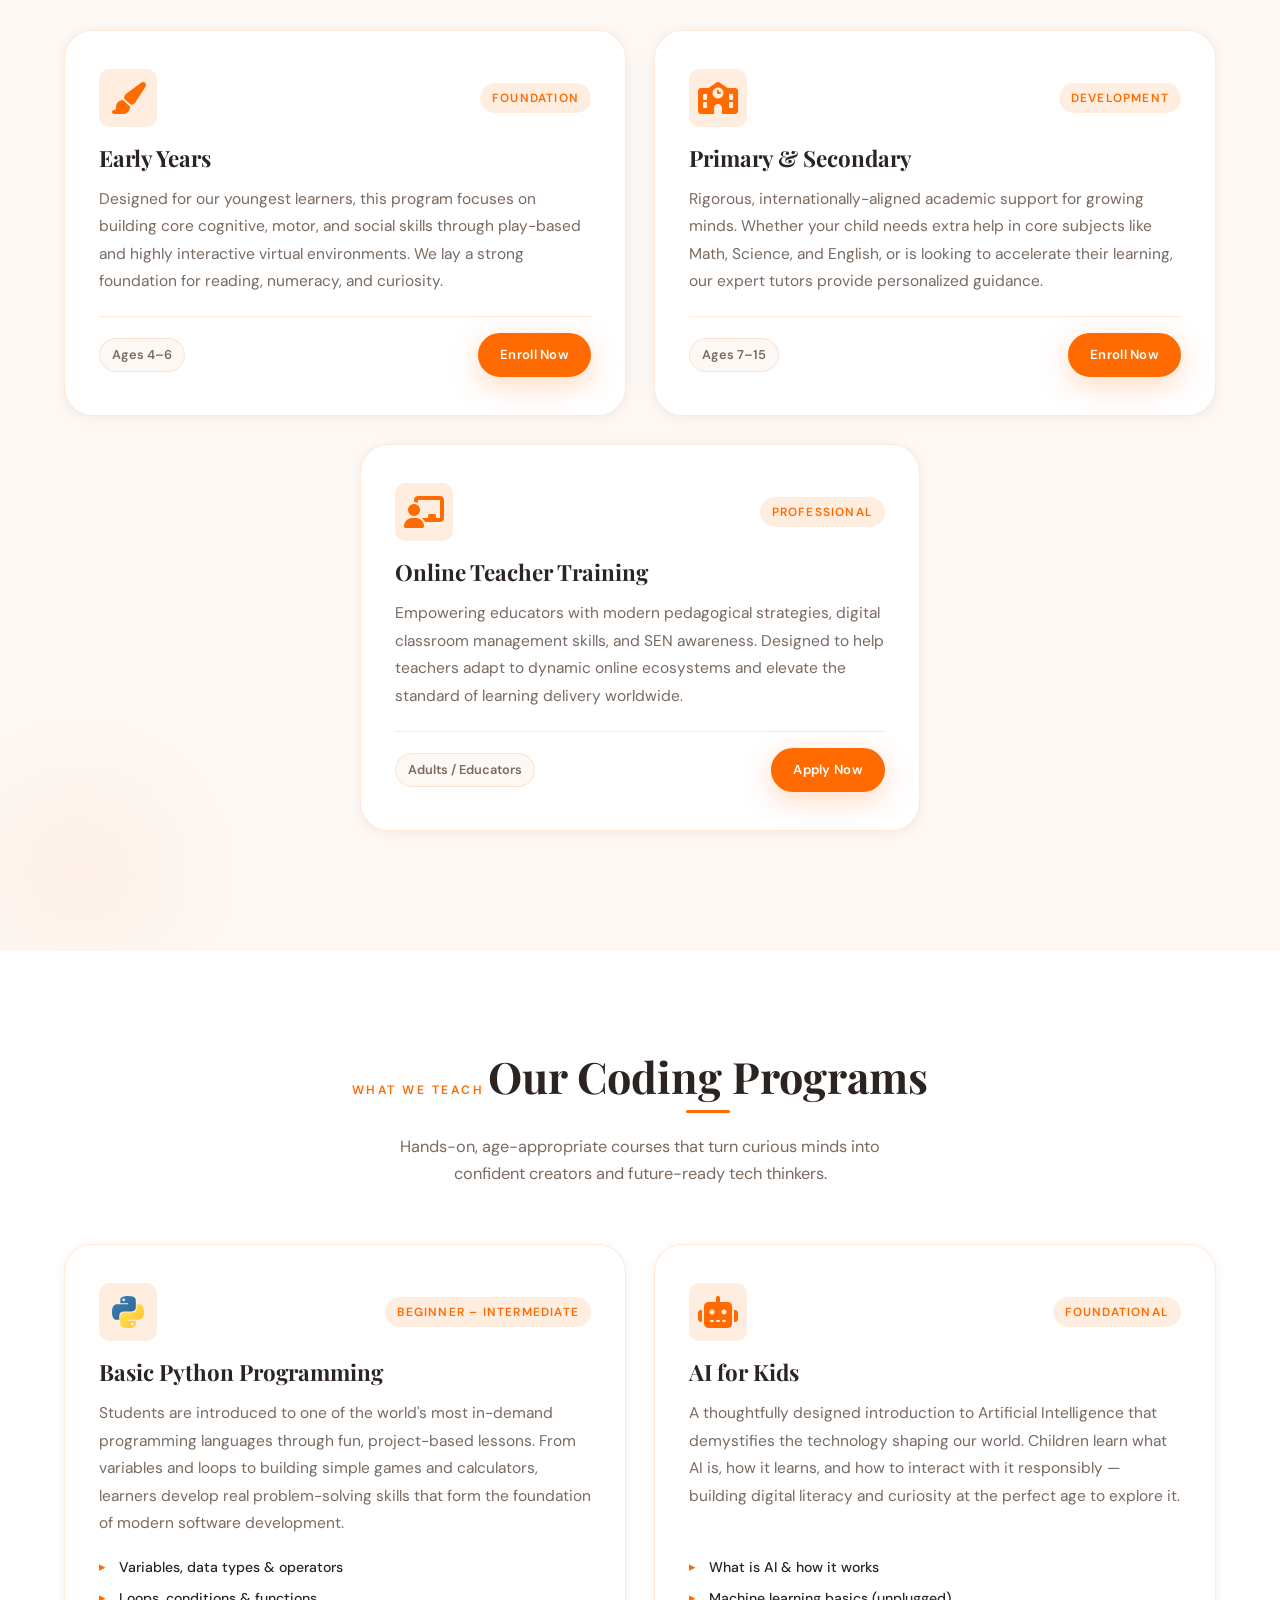
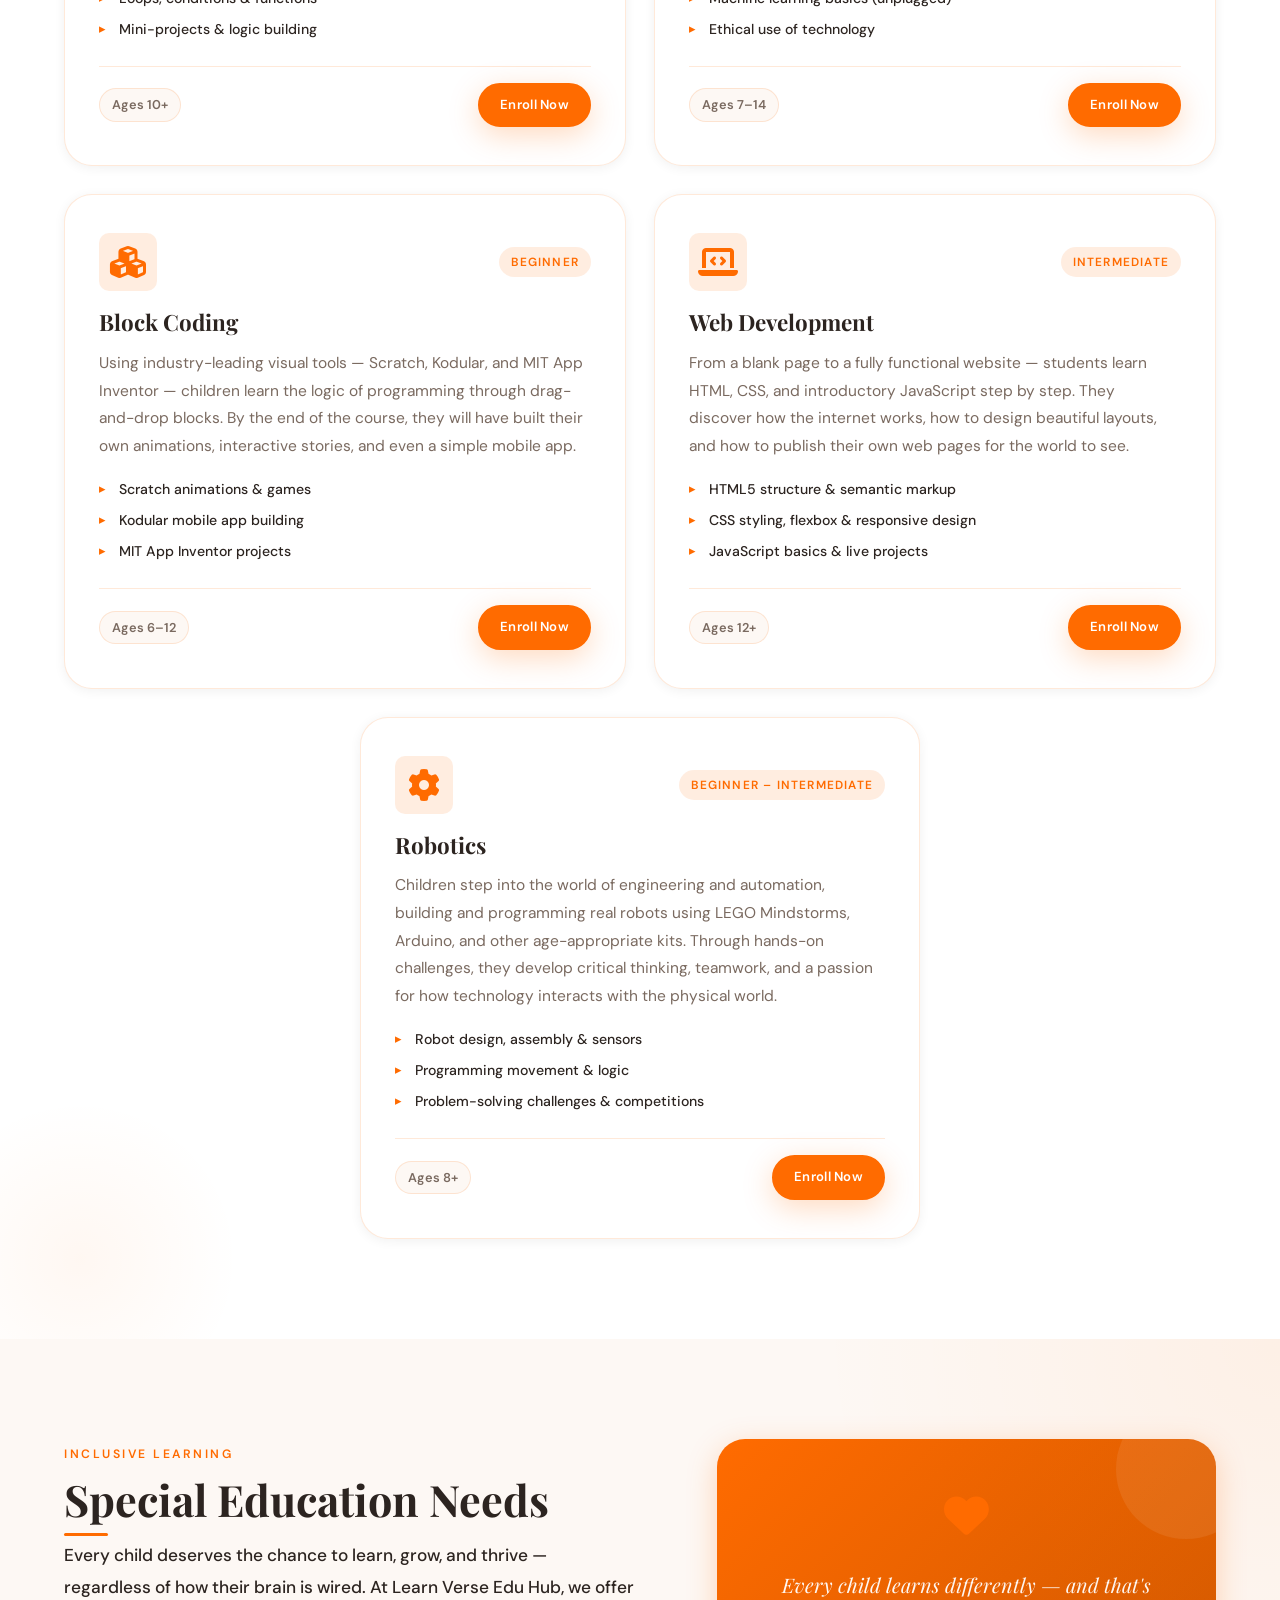
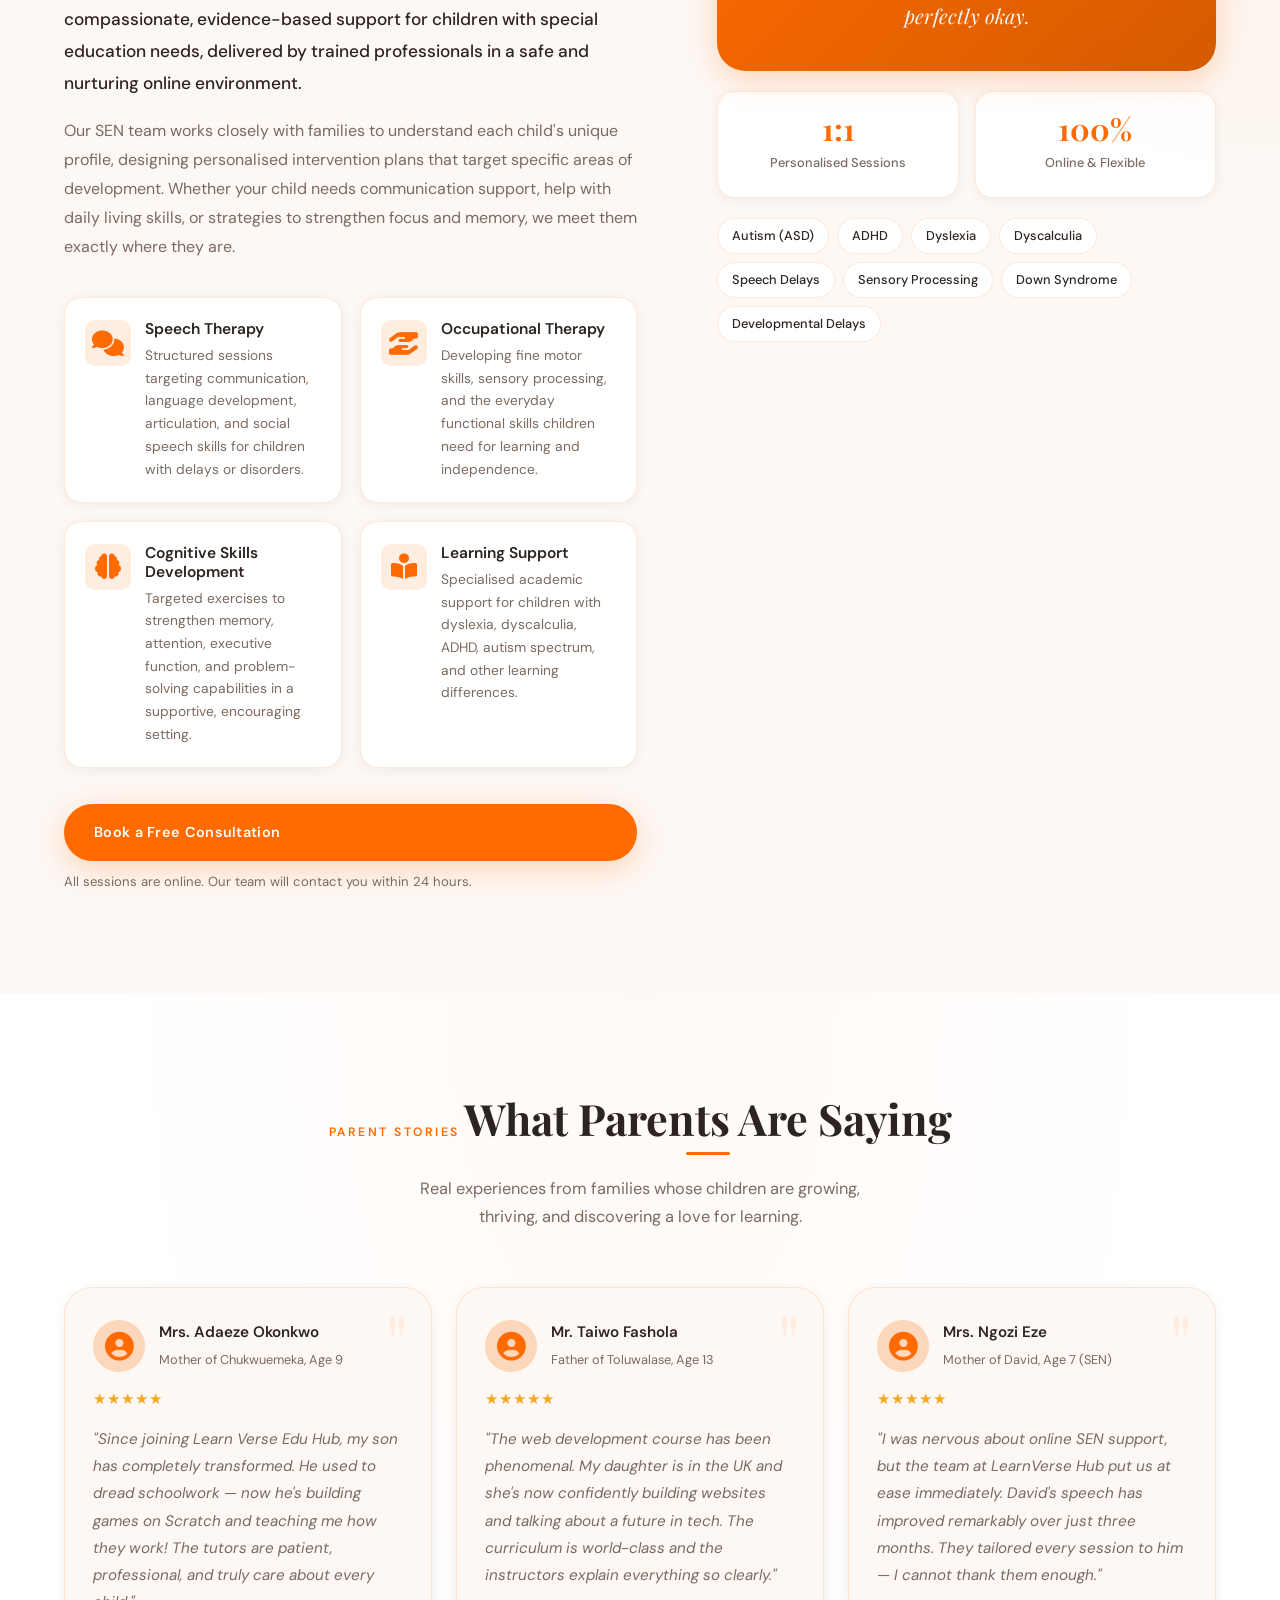
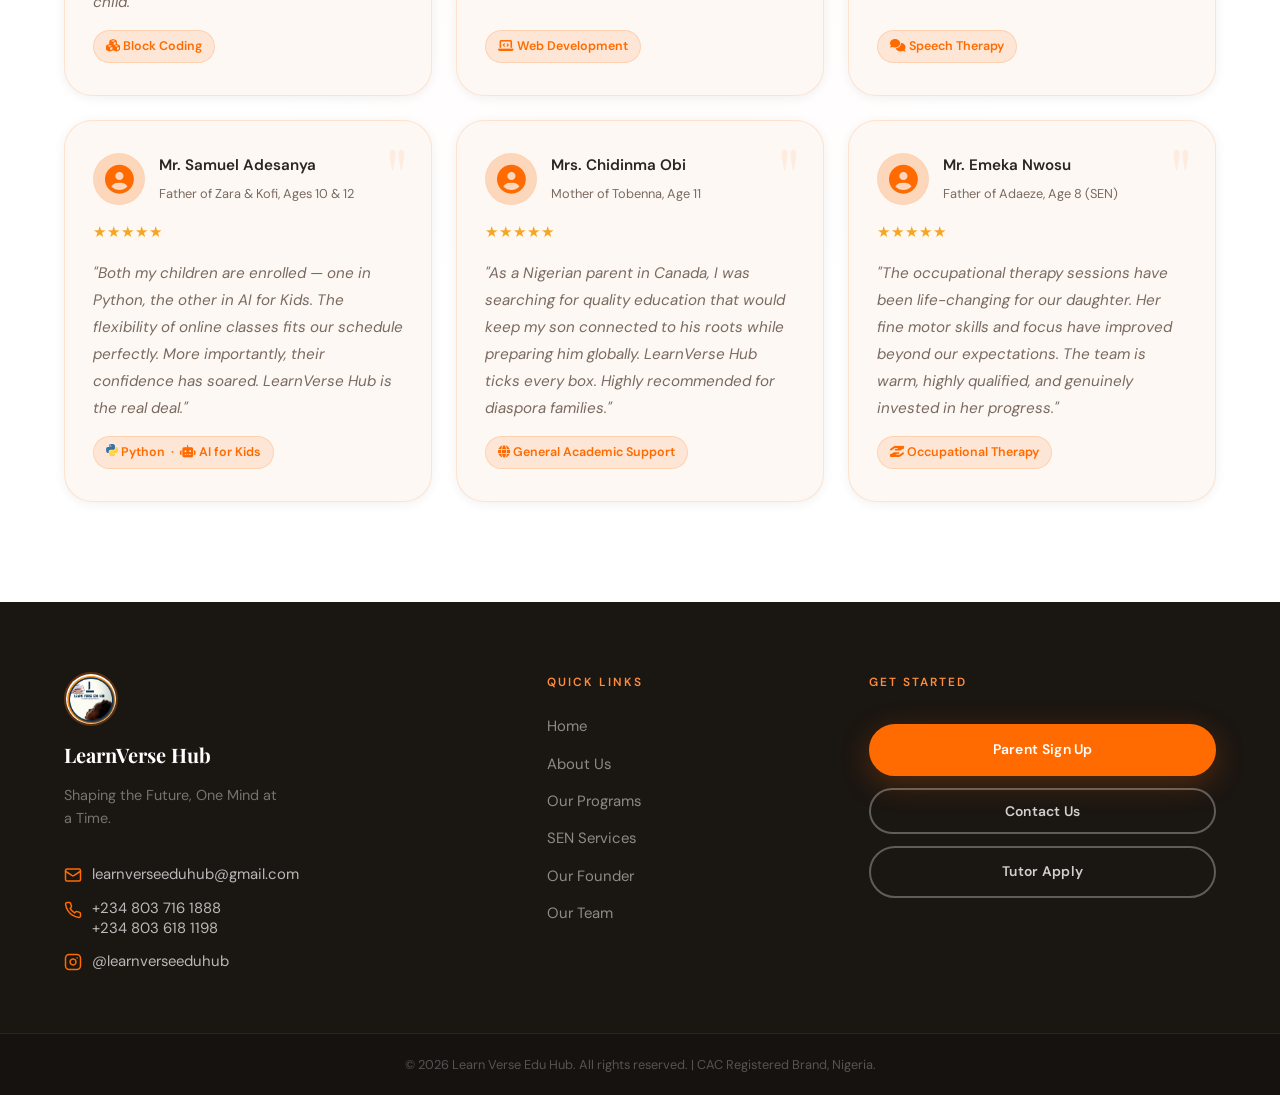
==== commit 7e622cbe: "added minor change" ====
--- a/index.html
+++ b/index.html
@@ -241,7 +241,7 @@
                 <span class="section-eyebrow">Meet the Founder</span>
                 <h2 class="section-title">About Our Founder</h2>
                 <h3 class="founder-name">Thelma Ebule</h3>
-                <p>Thelma Ebule, founder of Learn Verse Hub, is a passionate and dedicated educator with a strong background in early childhood education and a deep commitment to nurturing young minds.</p>
+                <p>Thelma Ebule, founder of Learn Verse Edu Hub, is a passionate and dedicated educator with a strong background in early childhood education and a deep commitment to nurturing young minds.</p>
                 <p>With over <strong>15 years of experience</strong>, she consistently creates engaging, supportive, and development-focused learning environments that help children thrive academically and personally.</p>
                 <div class="education-bg">
                     <h4>
@@ -464,7 +464,7 @@
                 <div class="sen-text slide-up-trigger">
                     <span class="section-eyebrow">Inclusive Learning</span>
                     <h2 class="section-title">Special Education Needs</h2>
-                    <p class="sen-lead">Every child deserves the chance to learn, grow, and thrive — regardless of how their brain is wired. At LearnVerse Hub, we offer compassionate, evidence-based support for children with special education needs, delivered by trained professionals in a safe and nurturing online environment.</p>
+                    <p class="sen-lead">Every child deserves the chance to learn, grow, and thrive — regardless of how their brain is wired. At Learn Verse Edu Hub, we offer compassionate, evidence-based support for children with special education needs, delivered by trained professionals in a safe and nurturing online environment.</p>
                     <p class="sen-body">Our SEN team works closely with families to understand each child's unique profile, designing personalised intervention plans that target specific areas of development. Whether your child needs communication support, help with daily living skills, or strategies to strengthen focus and memory, we meet them exactly where they are.</p>
 
                     <div class="sen-services-grid">
@@ -558,7 +558,7 @@
                         </div>
                     </div>
                     <div class="testimonial-stars">★★★★★</div>
-                    <p>"Since joining LearnVerse Hub, my son has completely transformed. He used to dread schoolwork — now he's building games on Scratch and teaching me how they work! The tutors are patient, professional, and truly care about every child."</p>
+                    <p>"Since joining Learn Verse Edu Hub, my son has completely transformed. He used to dread schoolwork — now he's building games on Scratch and teaching me how they work! The tutors are patient, professional, and truly care about every child."</p>
                     <div class="testimonial-program"><i class="fa-solid fa-cubes" style="color: var(--primary);"></i> Block Coding</div>
                 </div>
 
@@ -689,7 +689,7 @@
             </div>
         </div>
         <div class="footer-bottom">
-            <p>&copy; 2026 LearnVerse Hub. All rights reserved. | CAC Registered Brand, Nigeria.</p>
+            <p>&copy; 2026 Learn Verse Edu Hub. All rights reserved. | CAC Registered Brand, Nigeria.</p>
         </div>
     </footer>
 
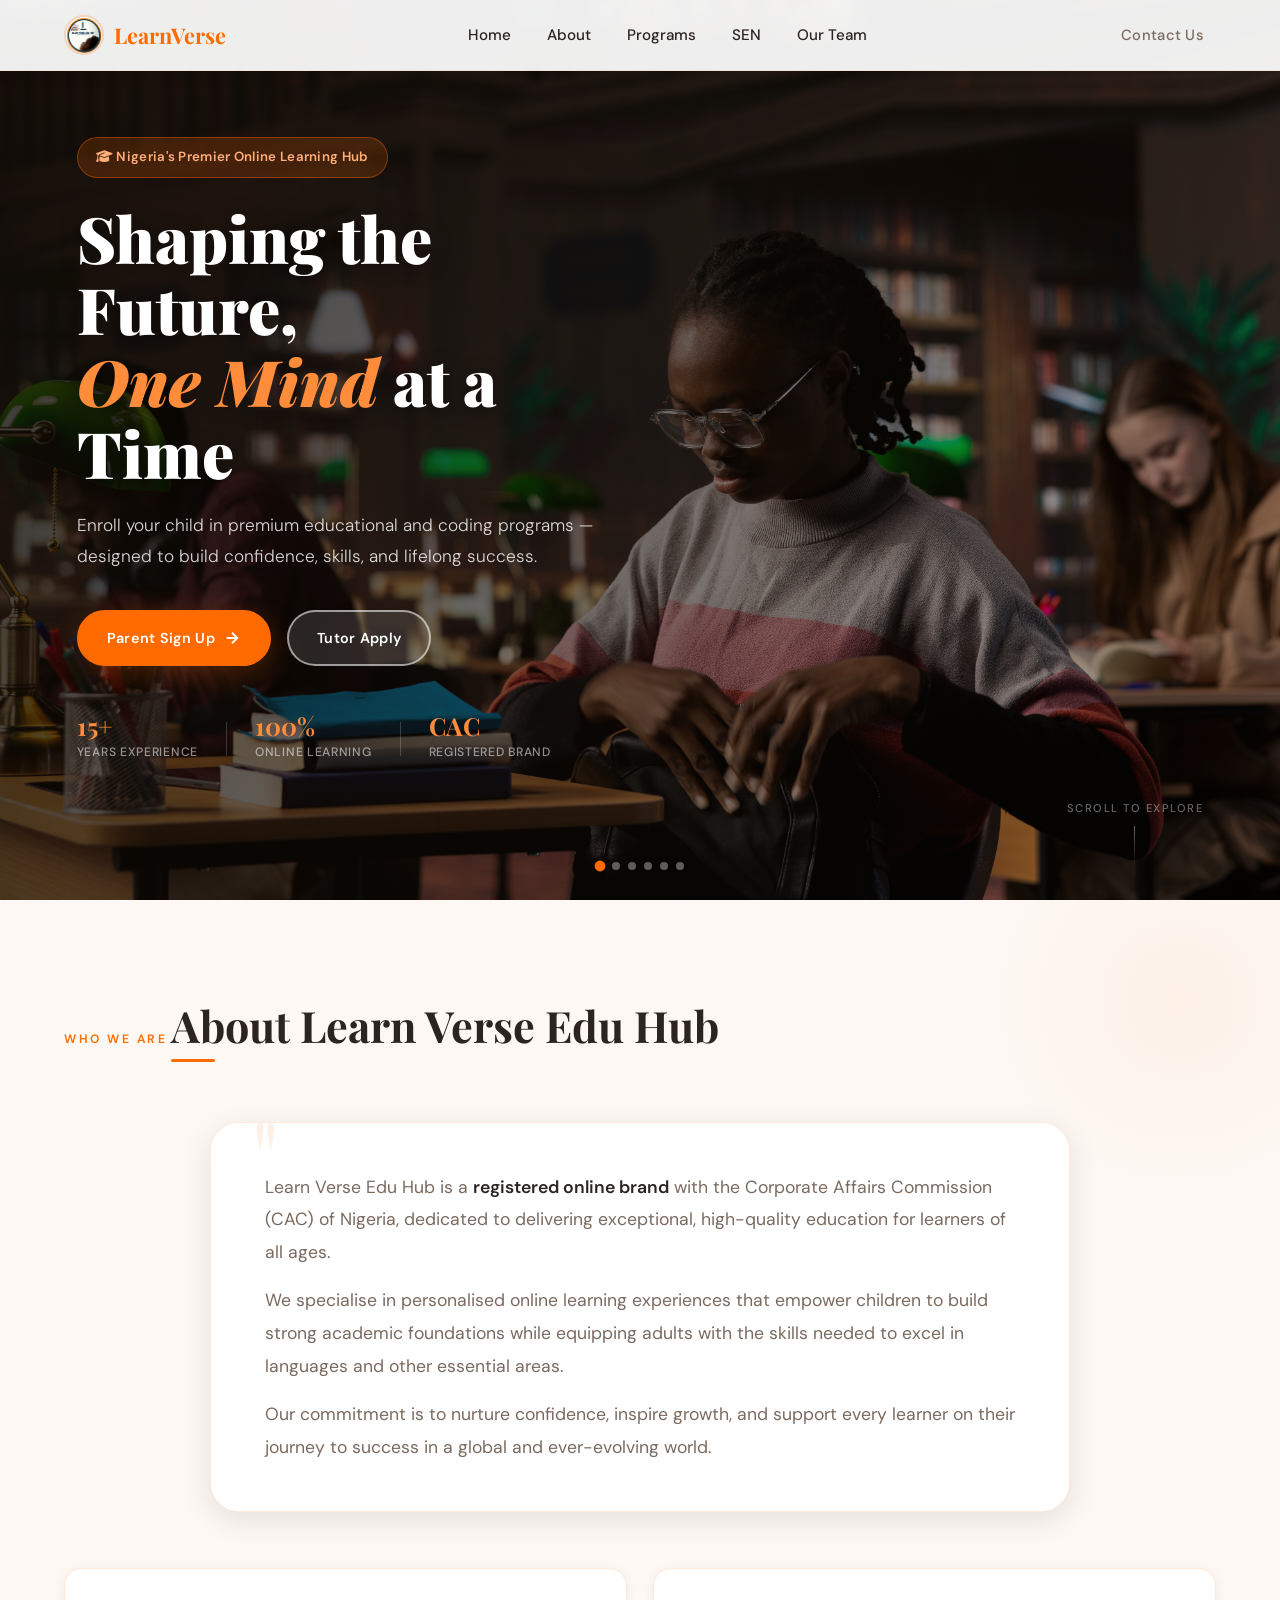
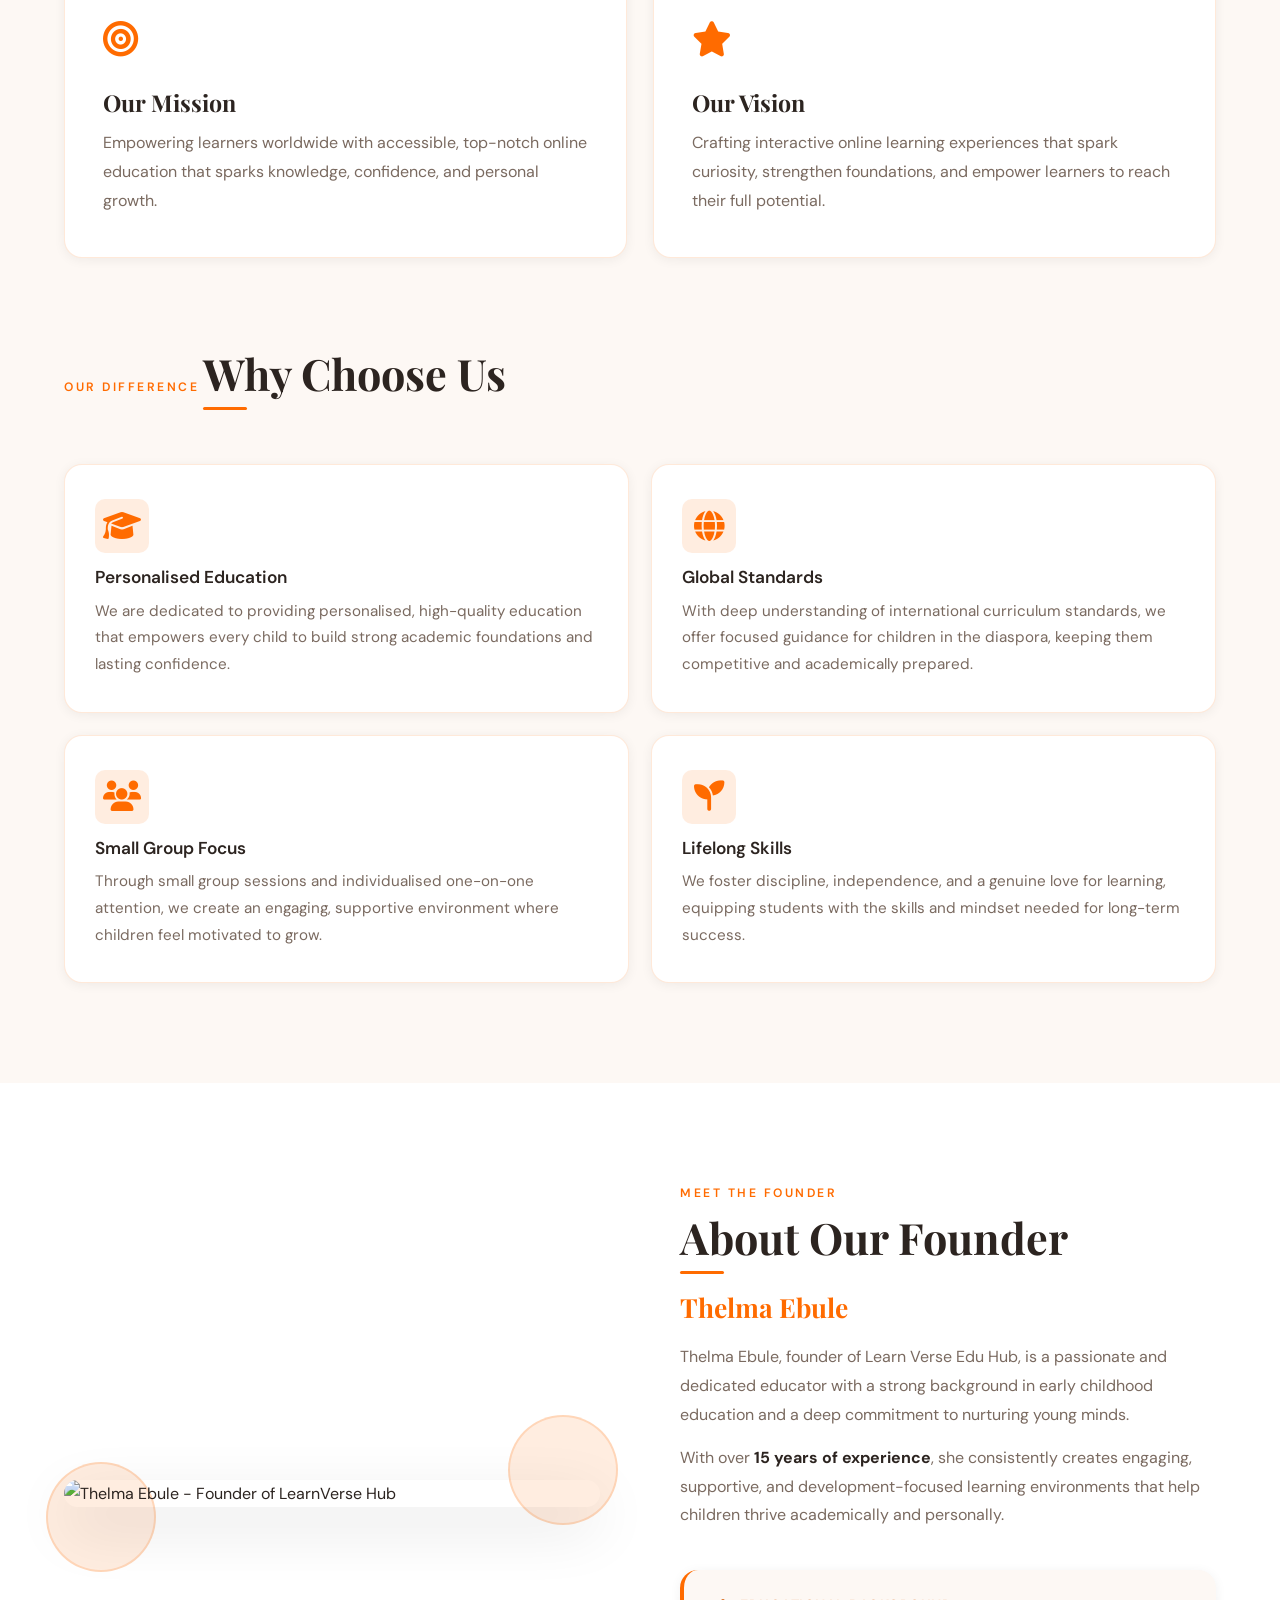
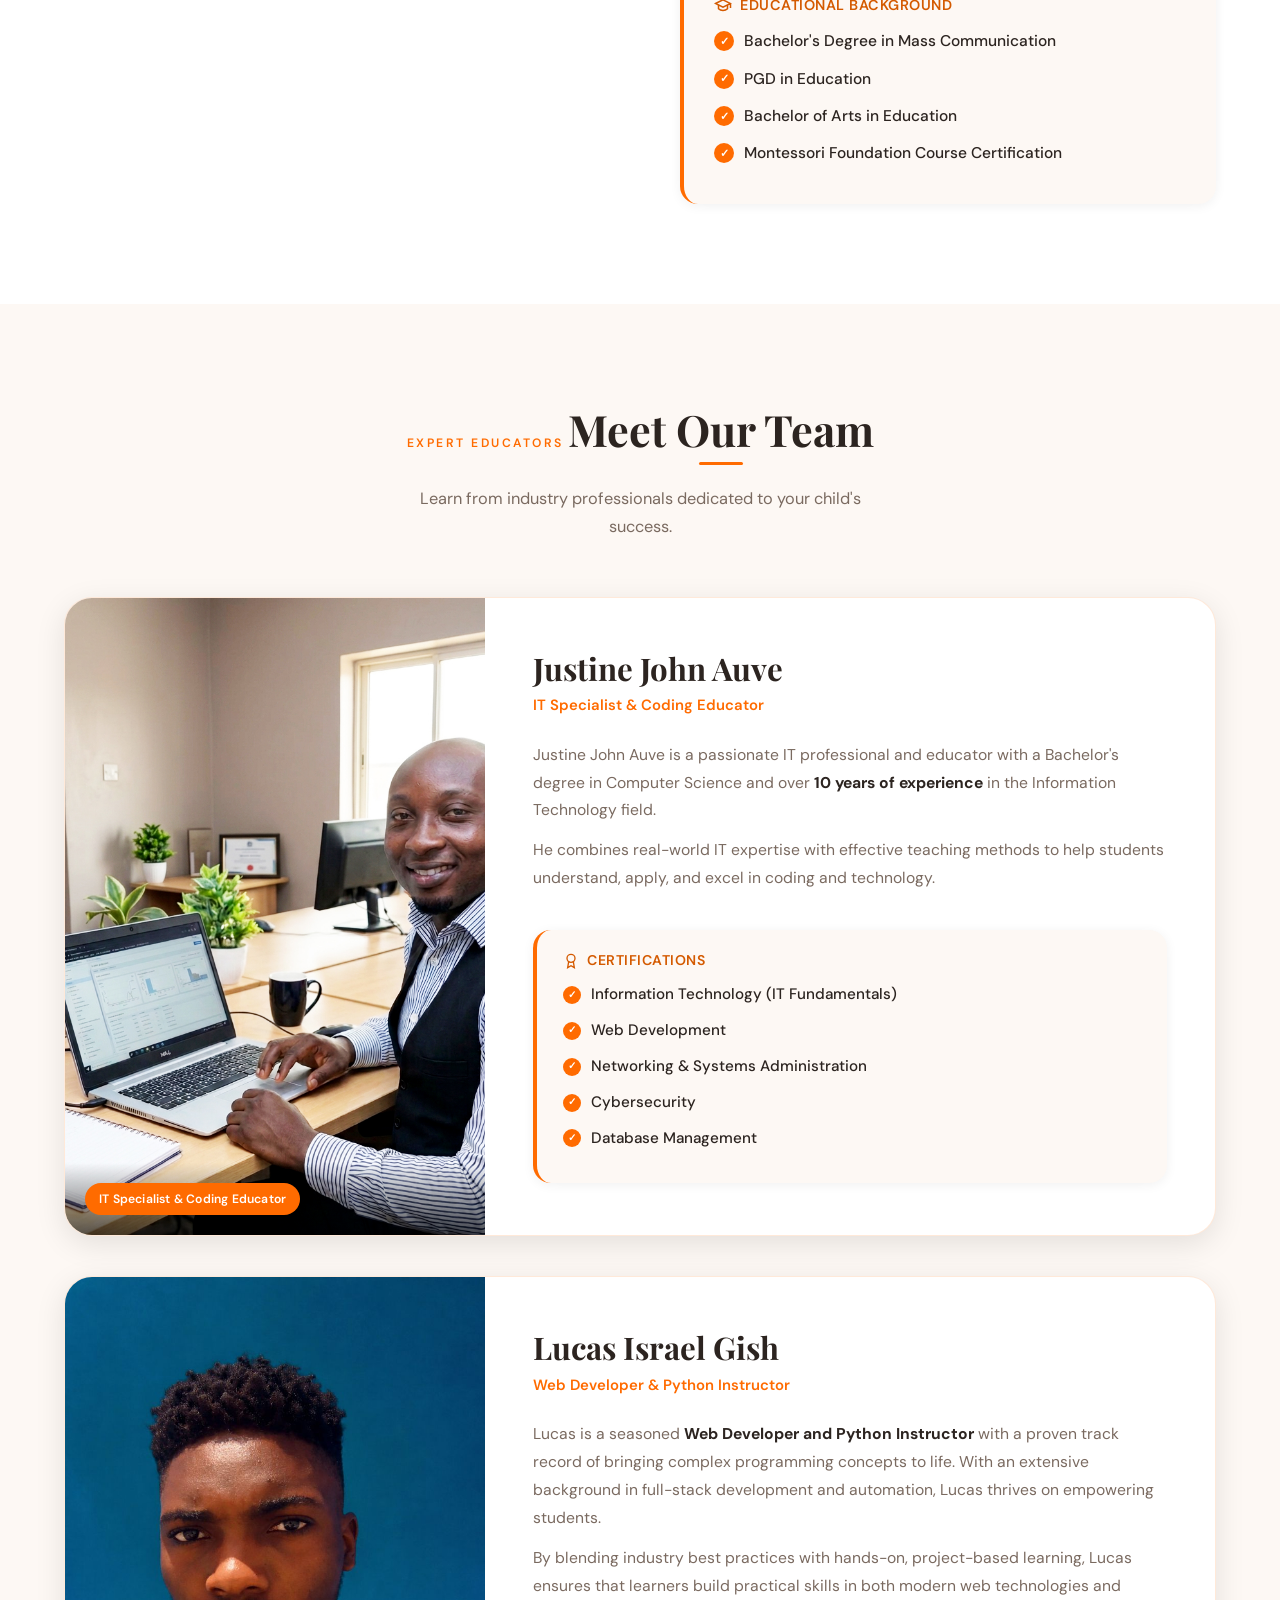
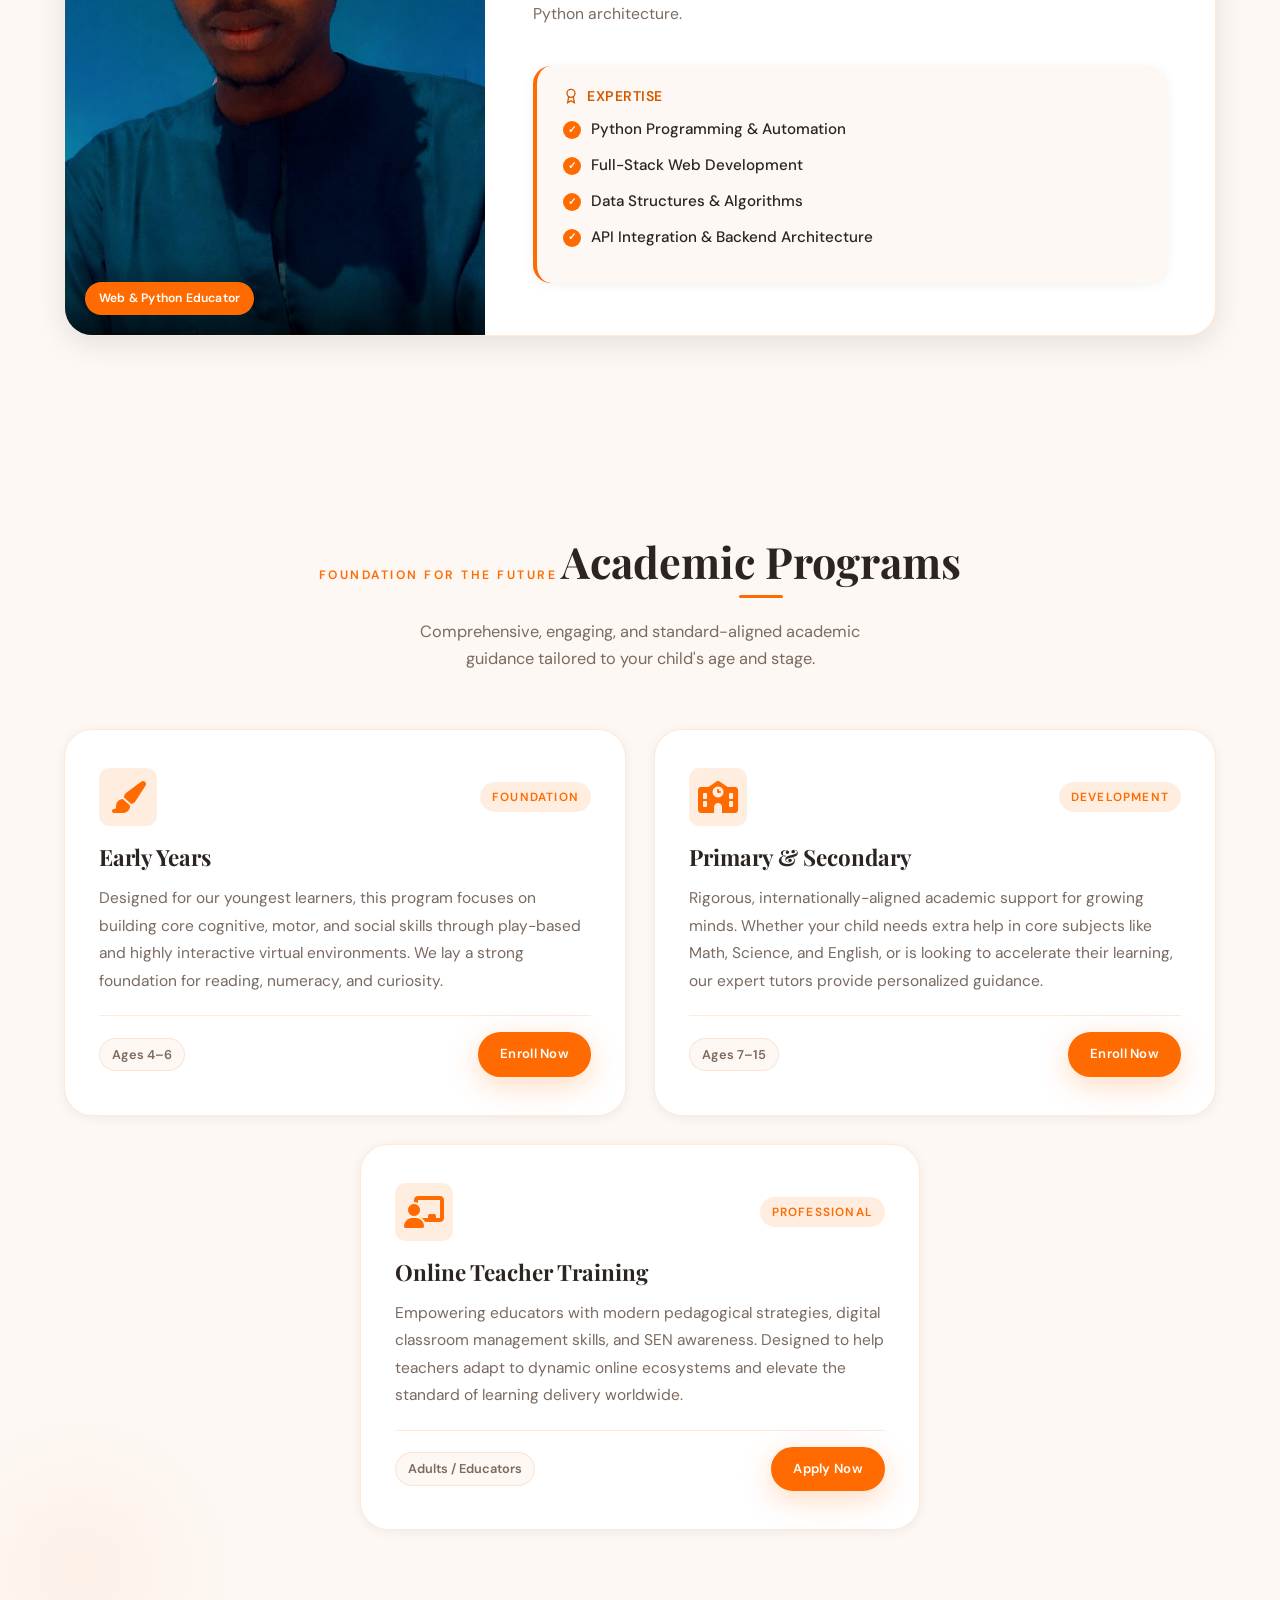
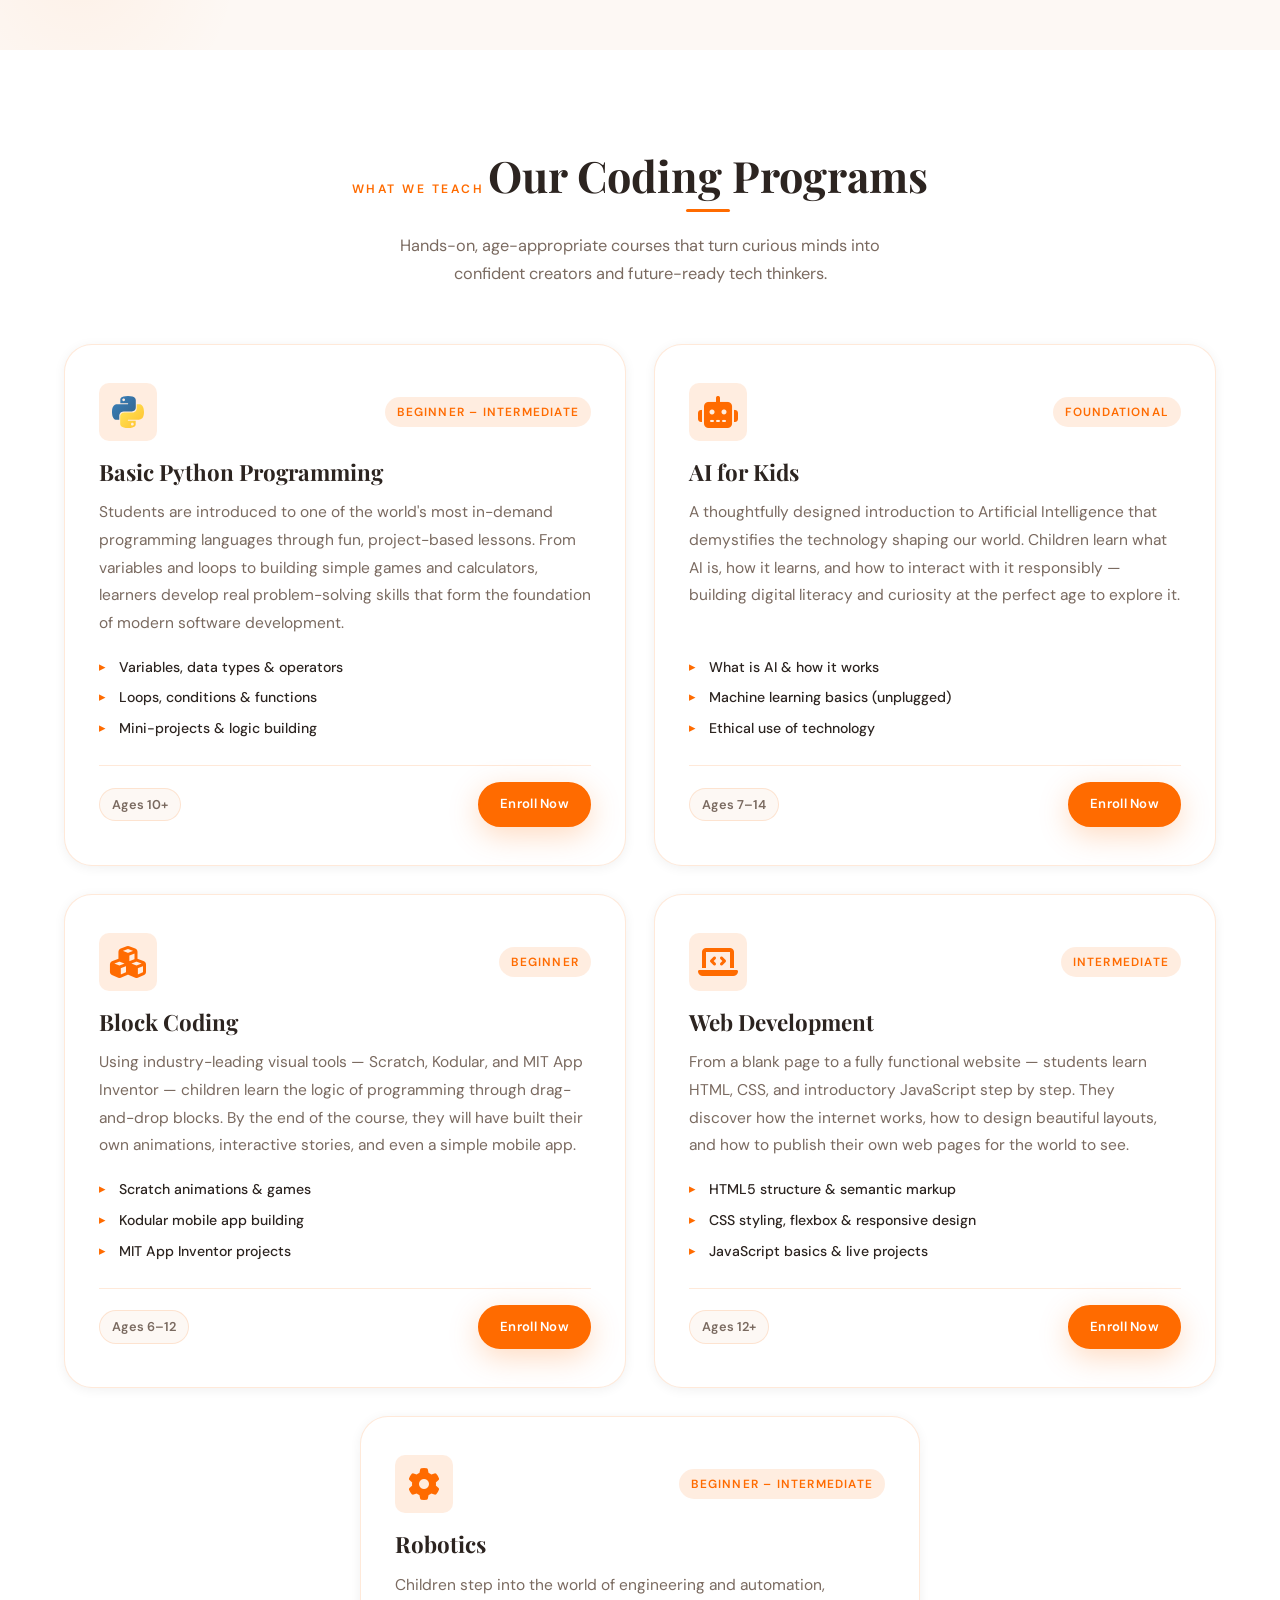
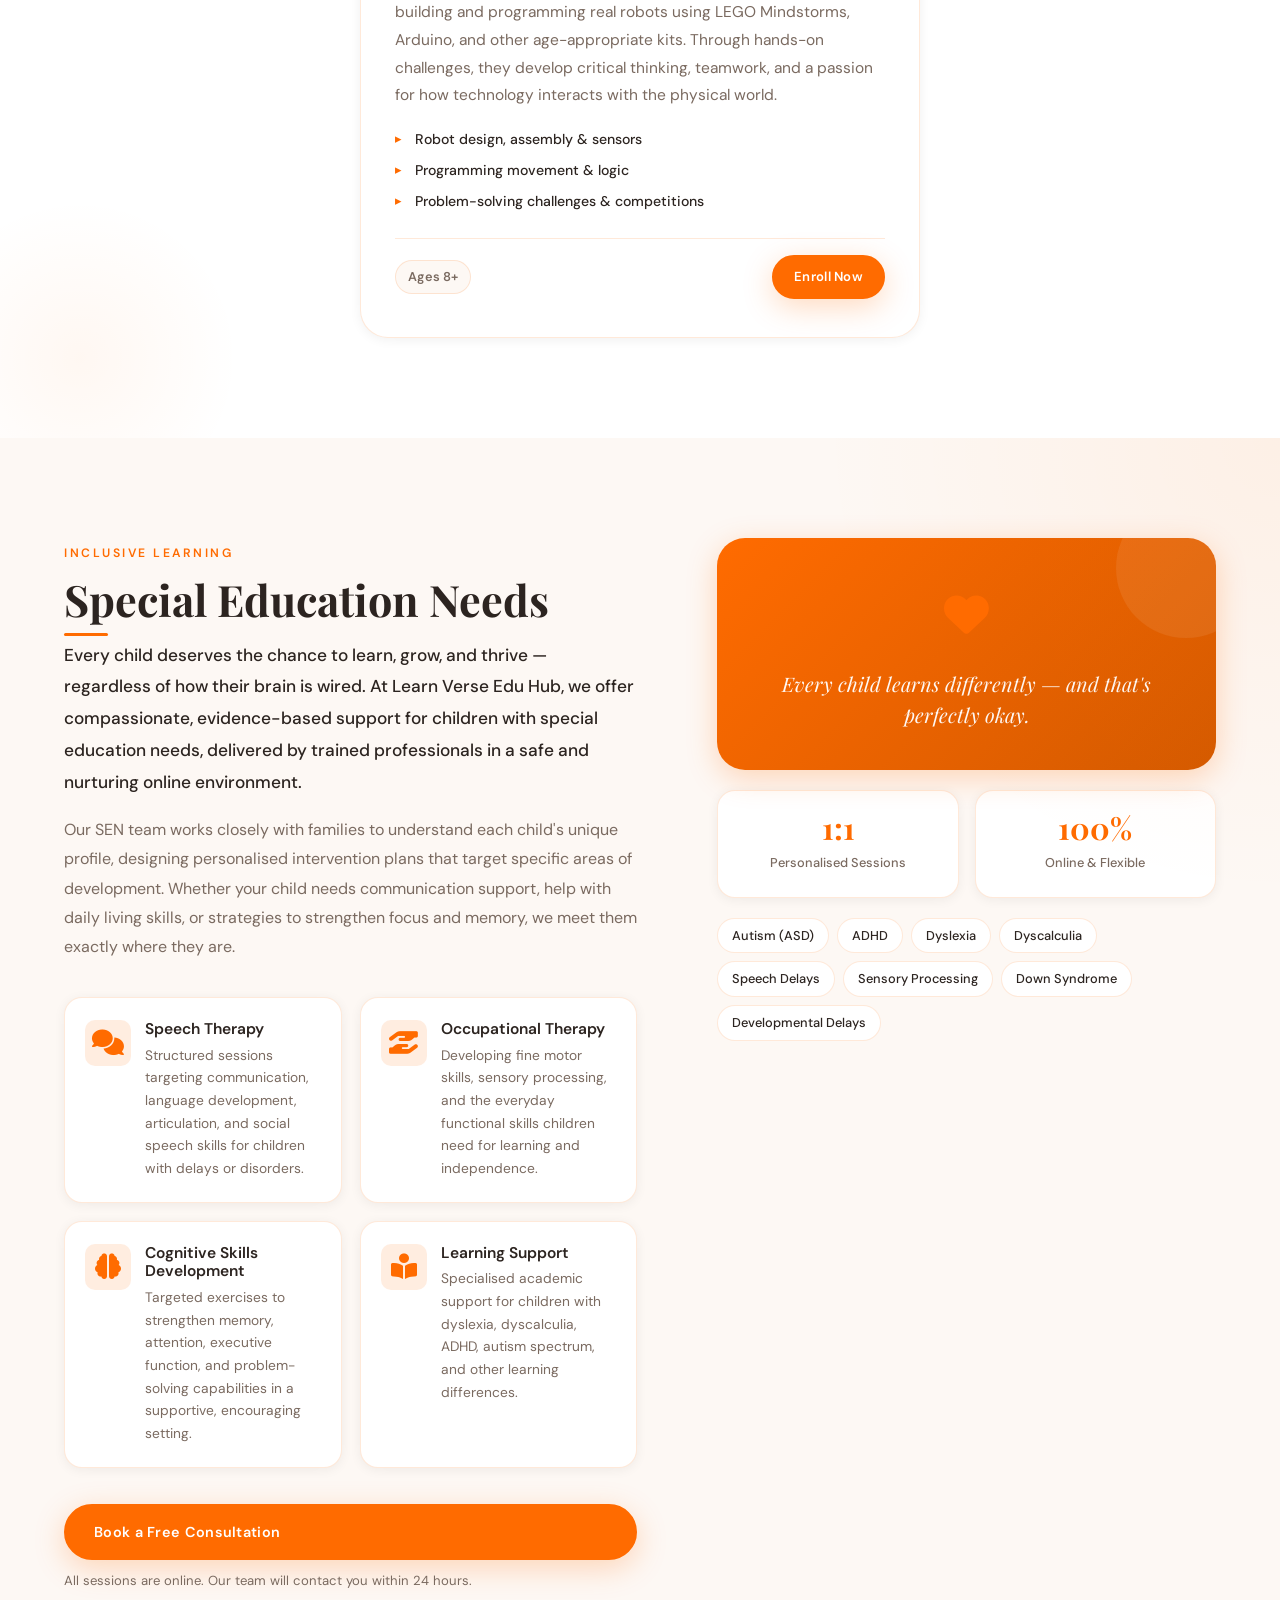
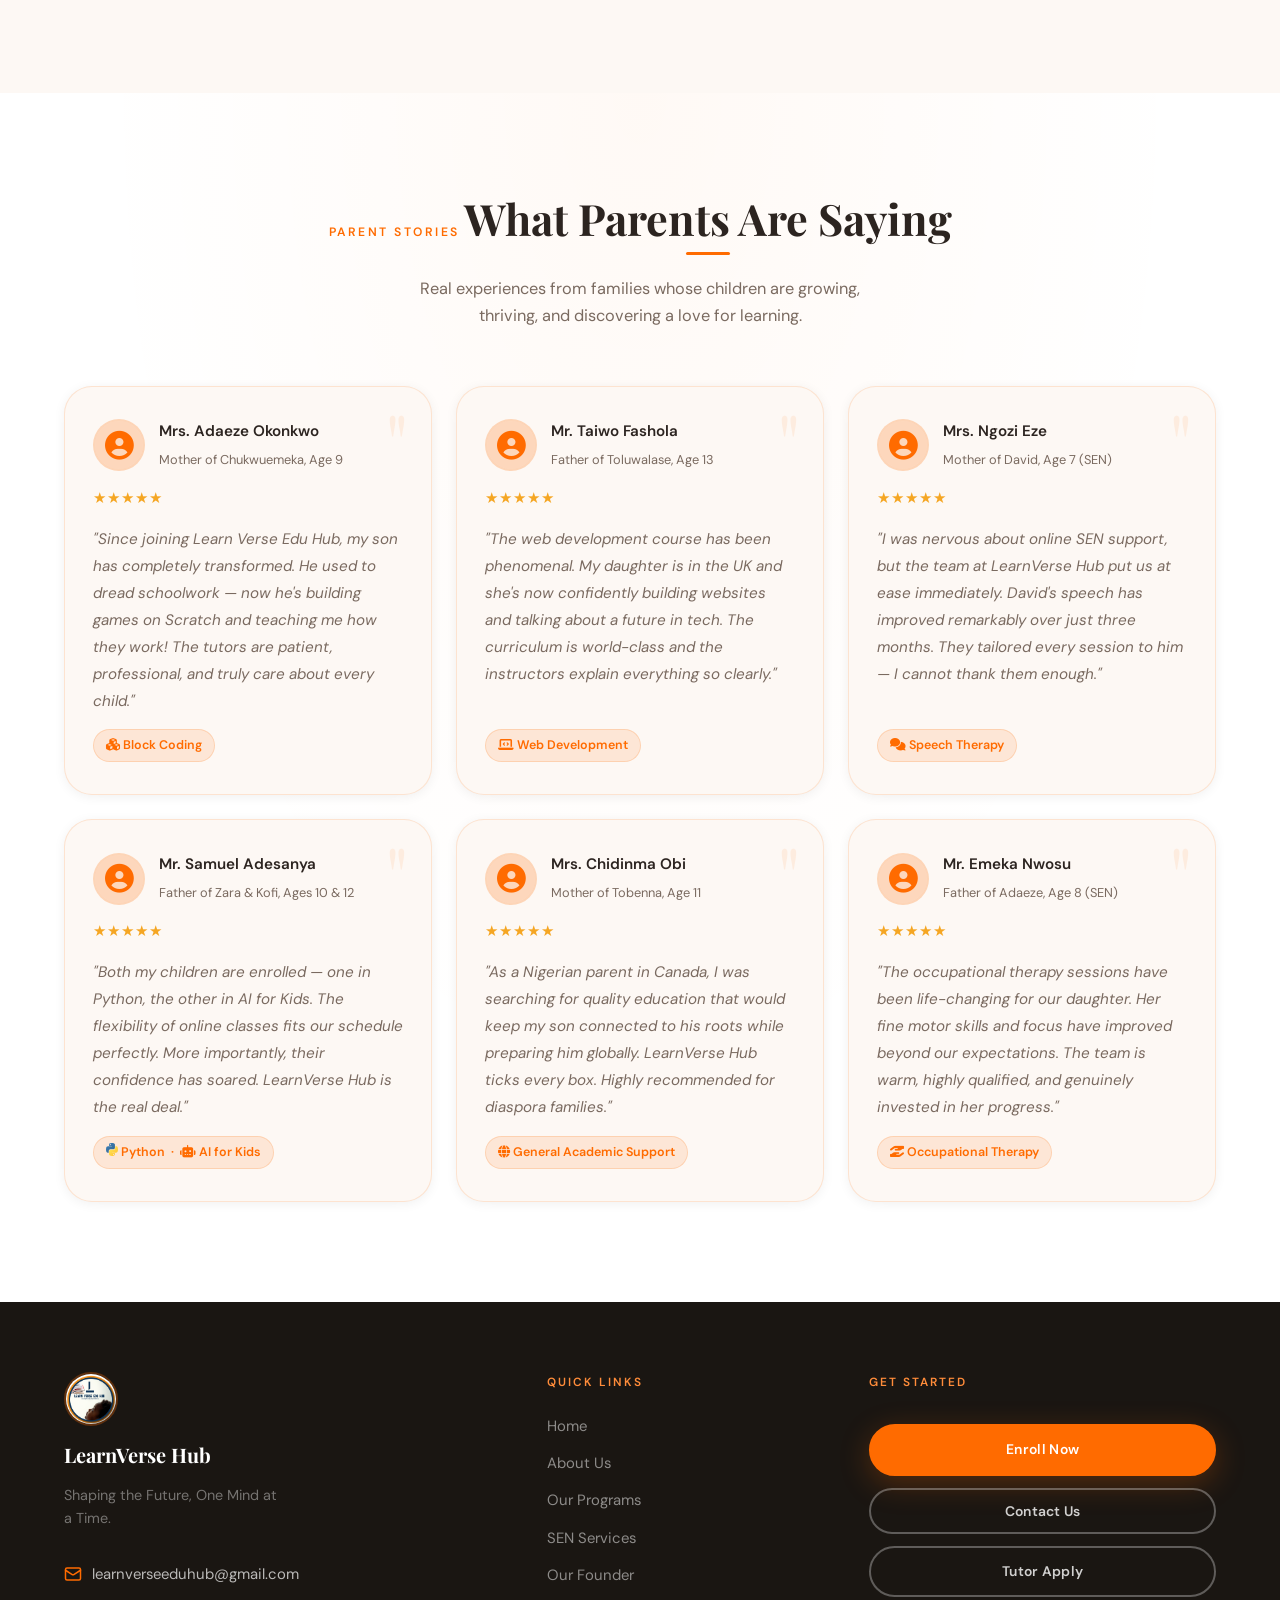
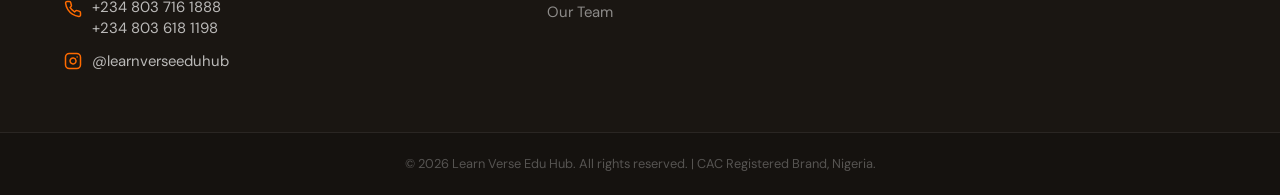
==== commit 4a5e7016: "added Lucas" ====
--- a/index.html
+++ b/index.html
@@ -295,6 +295,34 @@
                     </div>
                 </div>
             </div>
+
+            <div class="instructor-card zoom-in-trigger" style="margin-top: 40px;">
+                <div class="instructor-image">
+                    <img src="tutor.jpeg" alt="Web Developer and Python Instructor" loading="lazy">
+                    <div class="instructor-image-overlay">
+                        <div class="instructor-badge">Web & Python Educator</div>
+                    </div>
+                </div>
+                <div class="instructor-info">
+                    <h3>Lucas Israel Gish</h3>
+                    <span class="instructor-role">Web Developer & Python Instructor</span>
+                    <p>Lucas is a seasoned <strong>Web Developer and Python Instructor</strong> with a proven track record of bringing complex programming concepts to life. With an extensive background in full-stack development and automation, Lucas thrives on empowering students.</p>
+                    <p>By blending industry best practices with hands-on, project-based learning, Lucas ensures that learners build practical skills in both modern web technologies and Python architecture.</p>
+                    <div class="fancy-list-container">
+                        <h4>
+                            <svg width="16" height="16" viewBox="0 0 24 24" fill="none" stroke="currentColor" stroke-width="2"><circle cx="12" cy="8" r="6"/><path d="M15.477 12.89L17 22l-5-3-5 3 1.523-9.11"/></svg>
+                            Expertise
+                        </h4>
+                        <ul class="fancy-list">
+                            <li>Python Programming & Automation</li>
+                            <li>Full-Stack Web Development</li>
+                            <li>Data Structures & Algorithms</li>
+                            <li>API Integration & Backend Architecture</li>
+                        </ul>
+                    </div>
+                </div>
+            </div>
+
         </div>
     </section>
 
@@ -682,7 +710,7 @@
                 </div>
                 <div class="footer-contact">
                     <h5>Get Started</h5>
-                    <a href="enroll.html" class="btn btn-primary footer-btn">Parent Sign Up</a>
+                    <a href="enroll.html" class="btn btn-primary footer-btn"> Enroll Now </a>
                     <button class="btn btn-outline-light footer-btn" id="openContactModalFooter">Contact Us</button>
                     <a href="https://forms.gle/cUz31MPNaBhjQBNC7" class="btn btn-outline-light footer-btn">Tutor Apply</a>
                 </div>
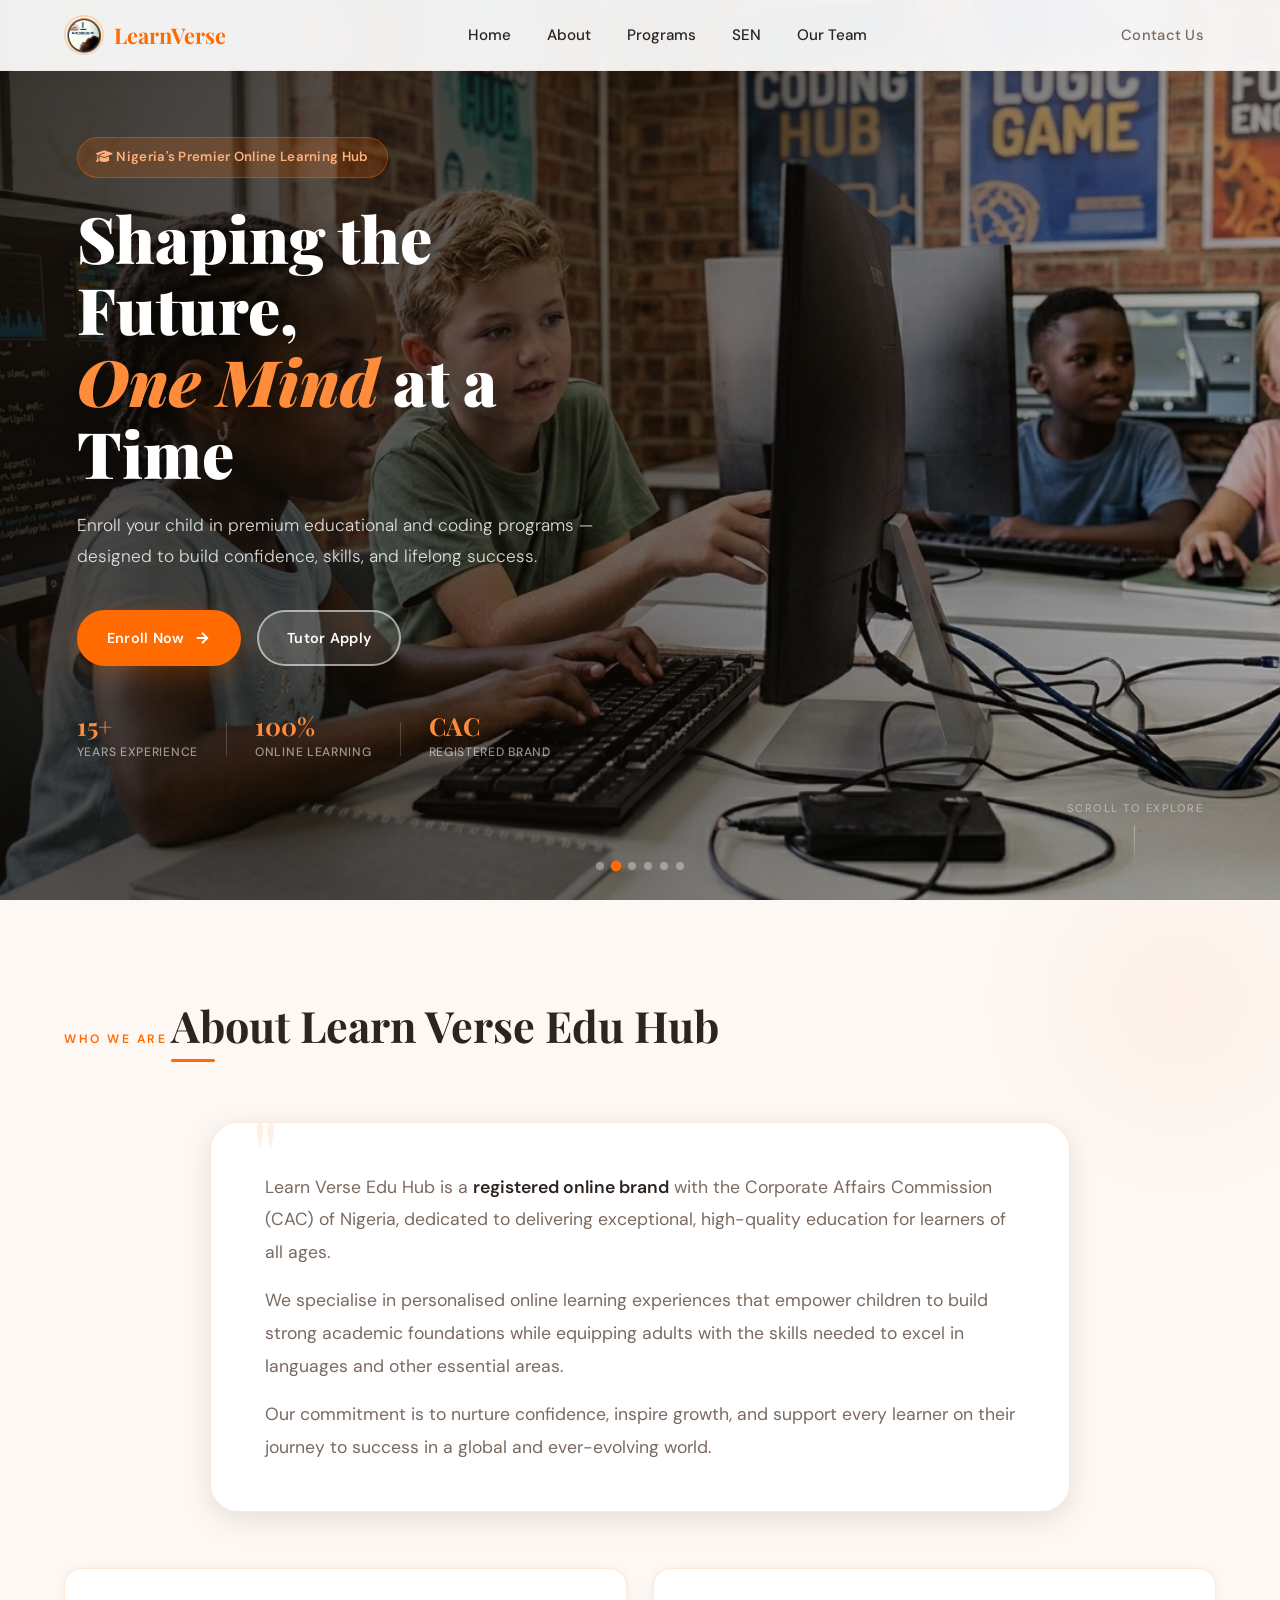
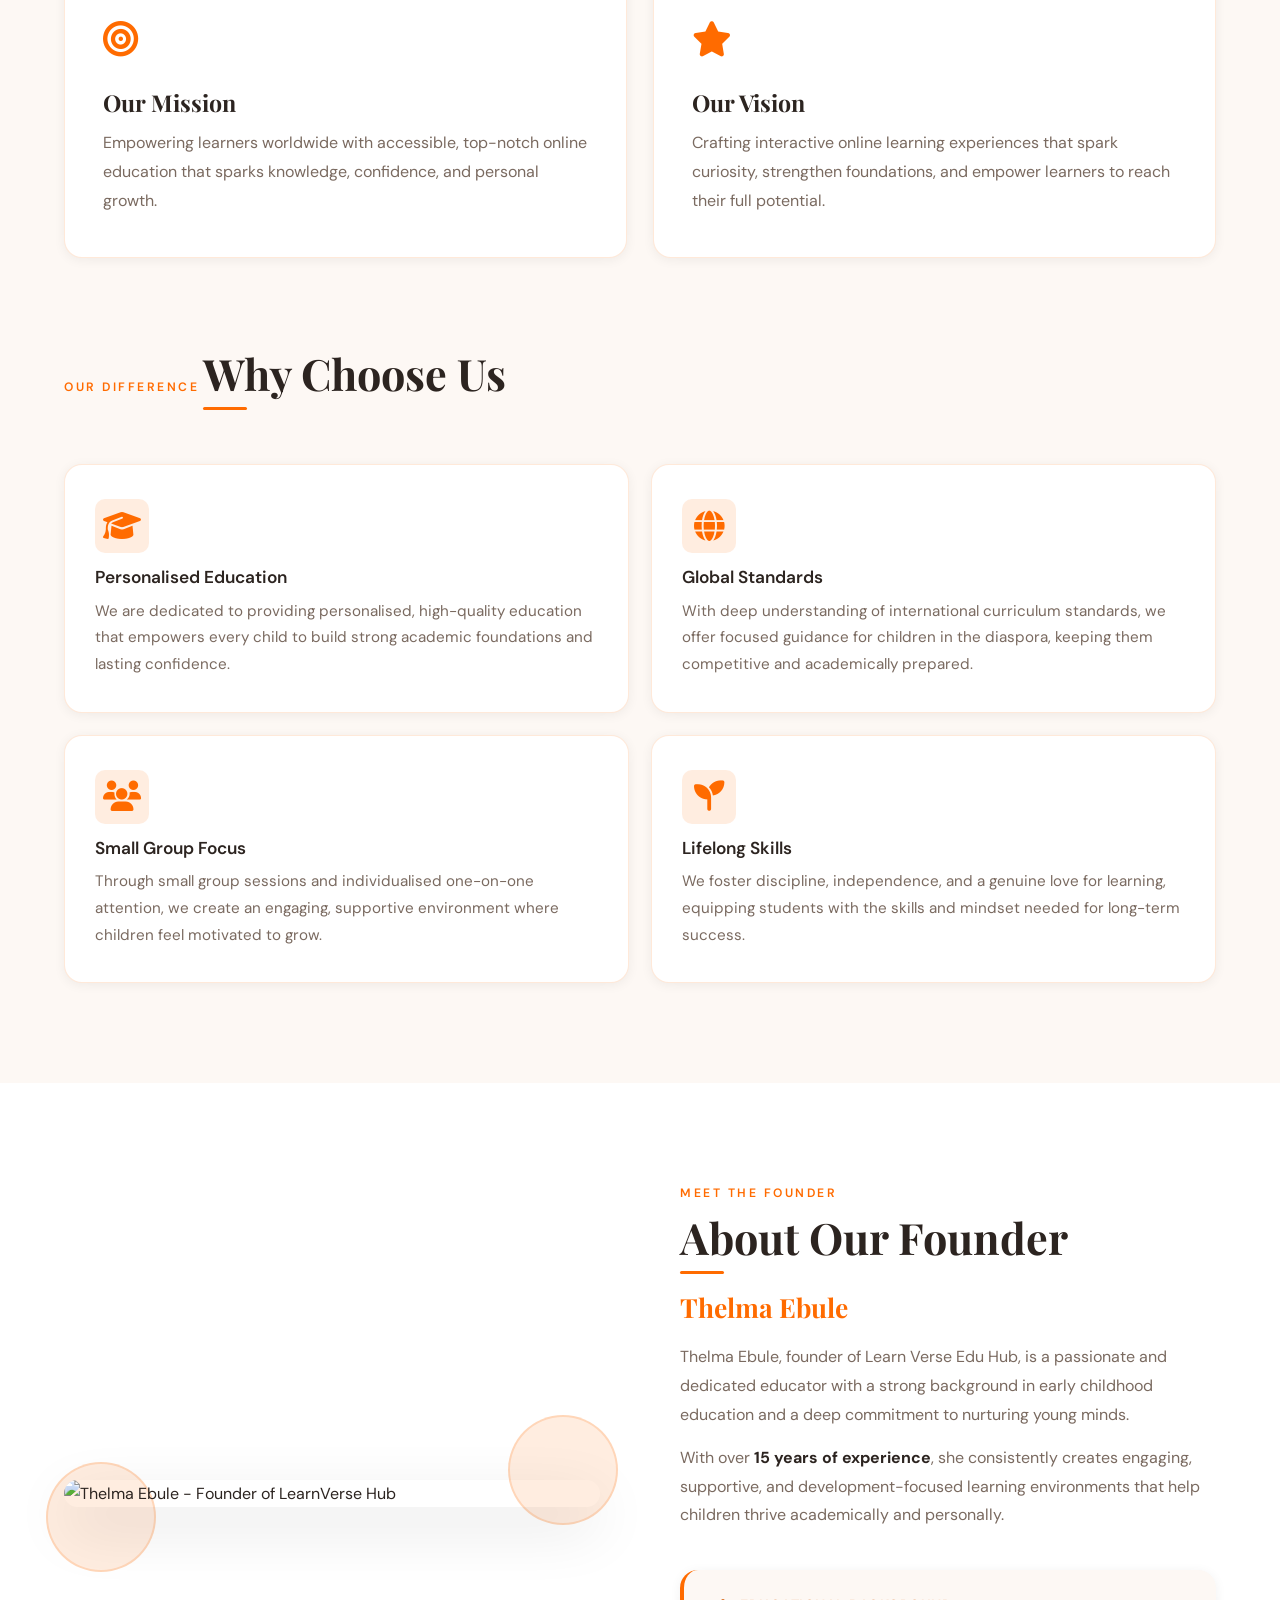
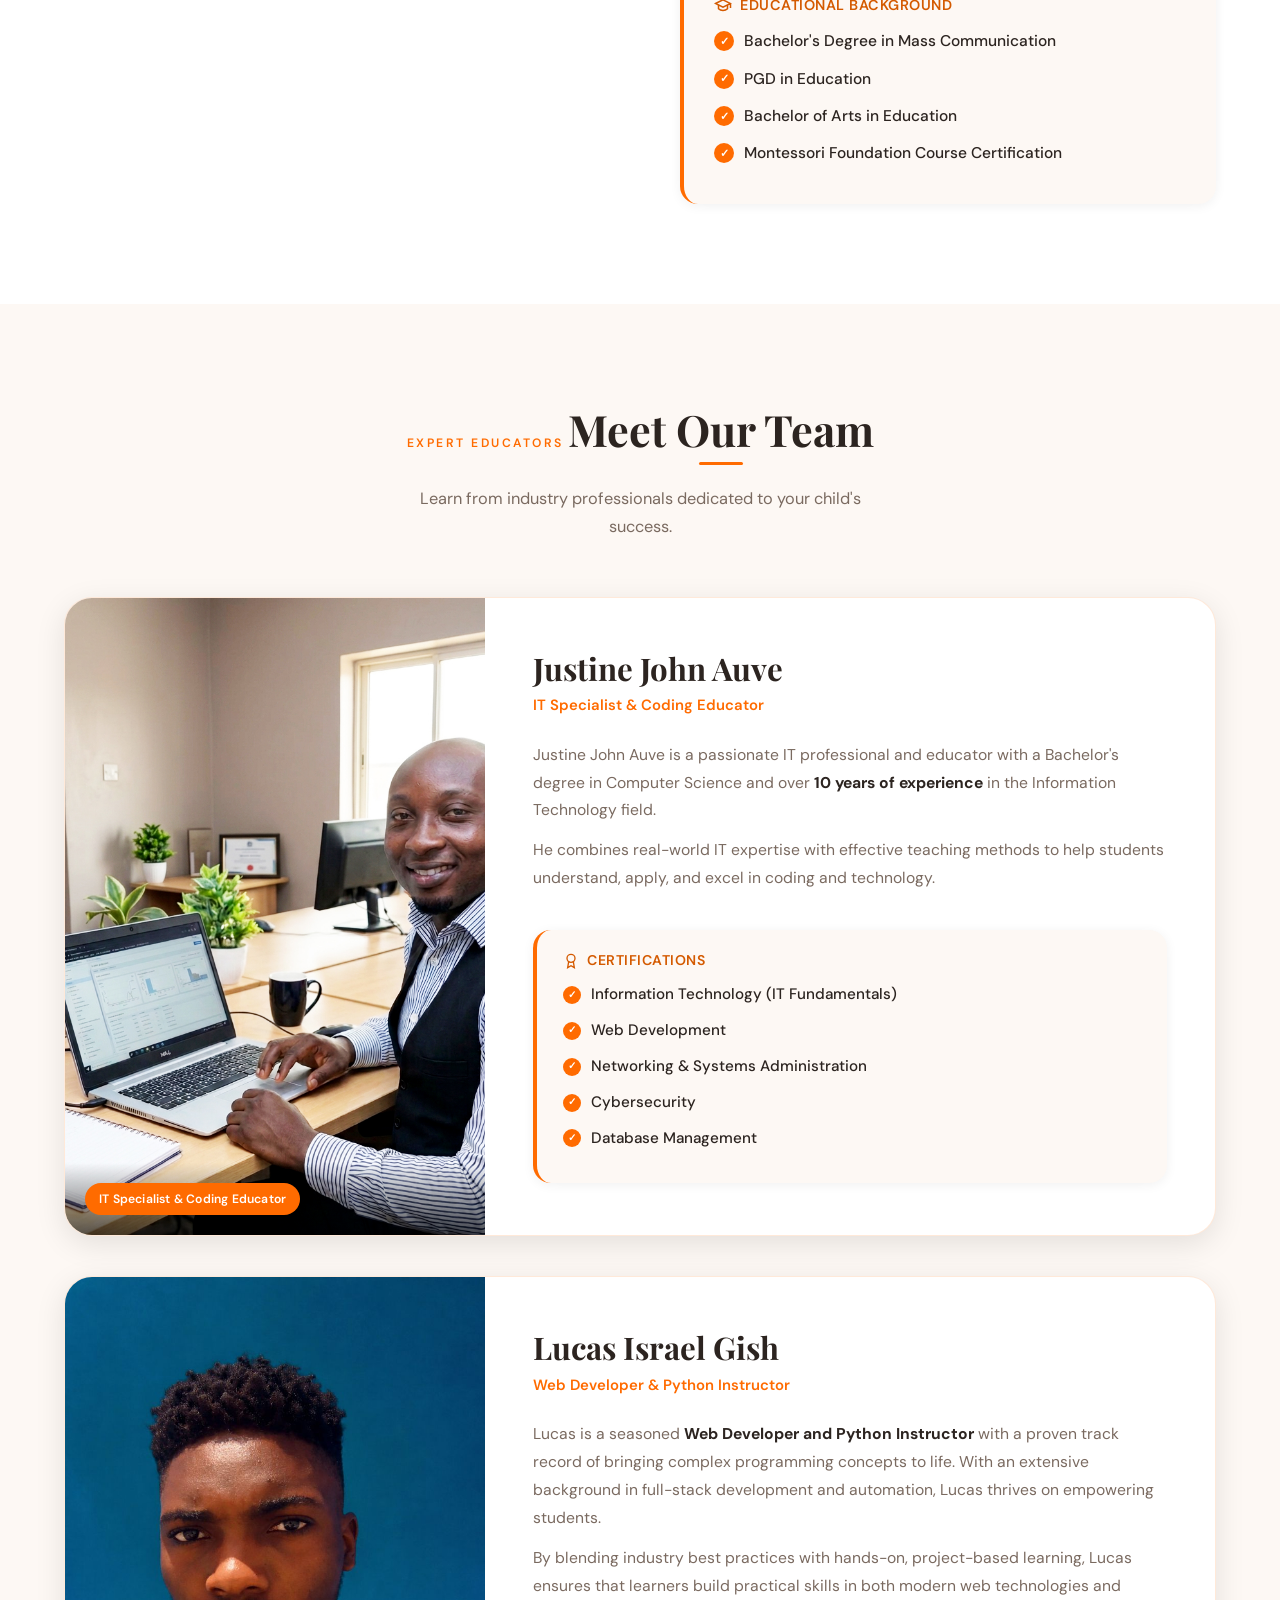
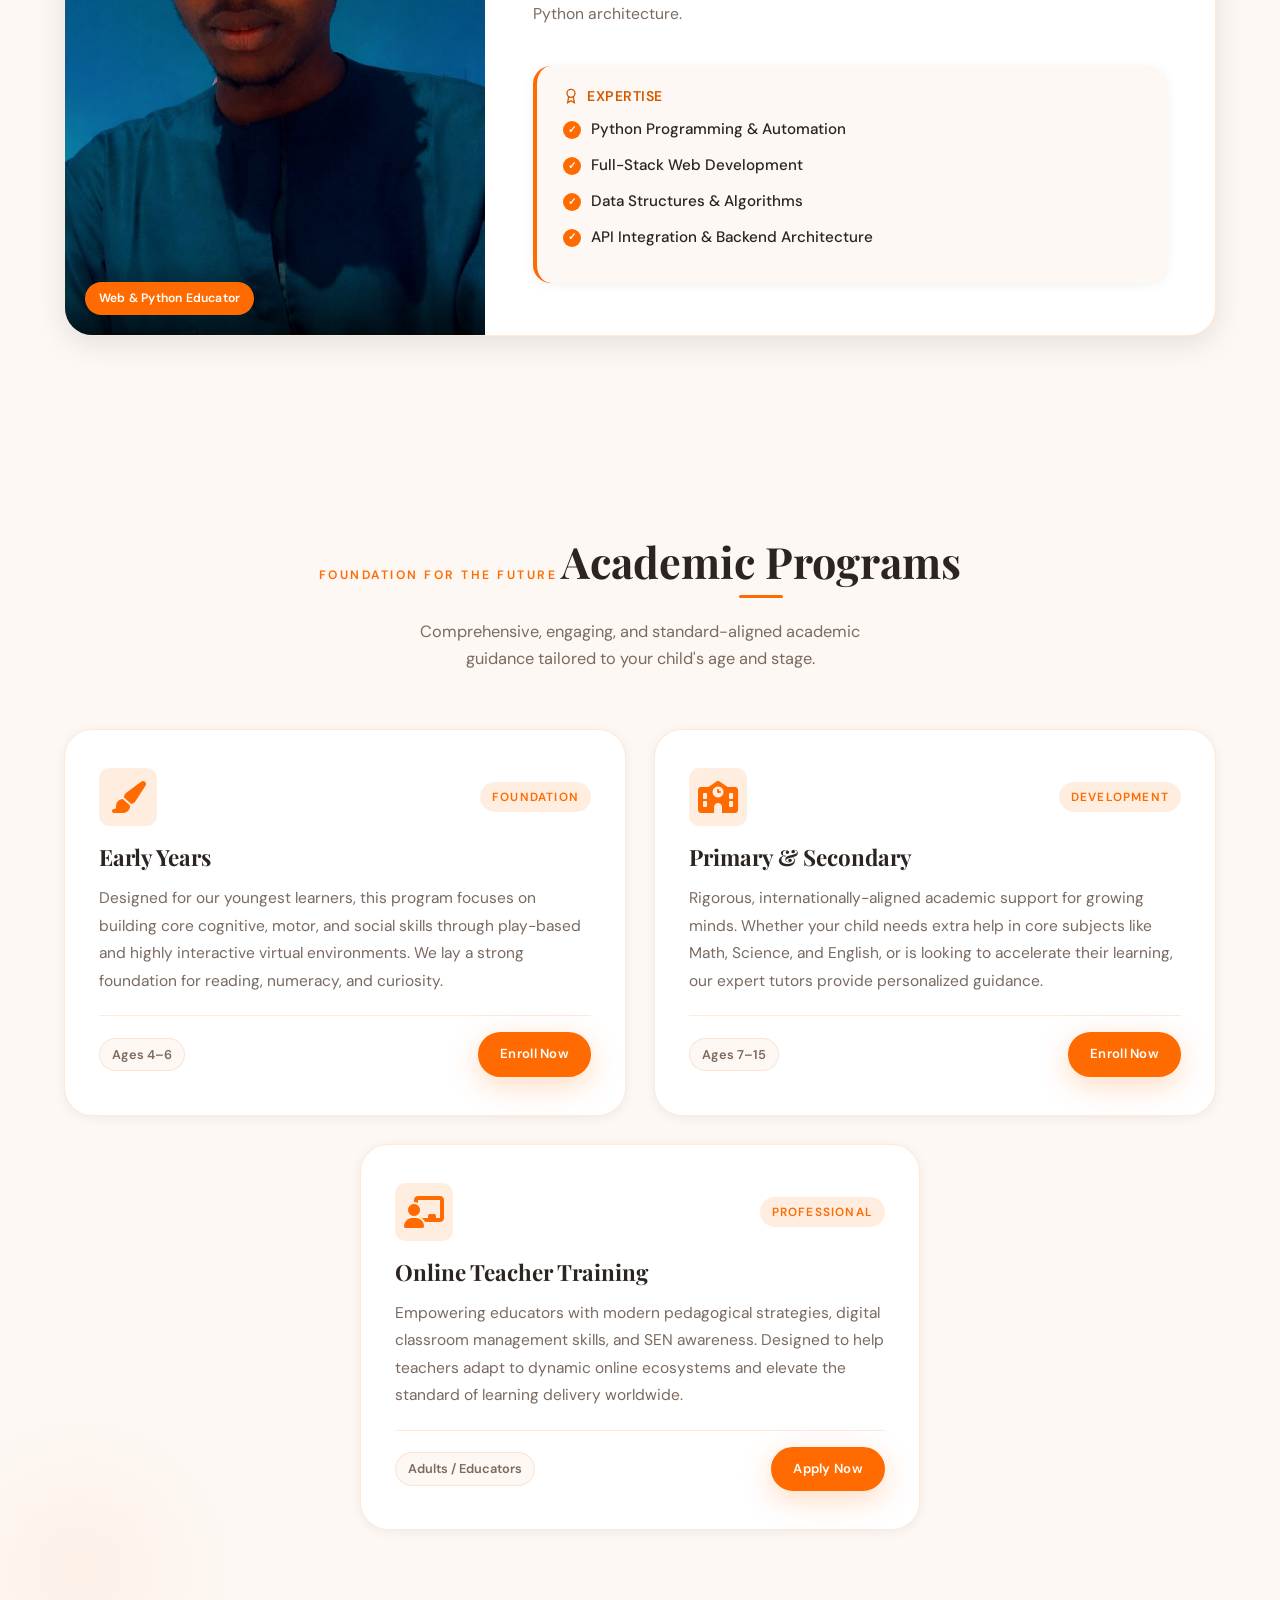
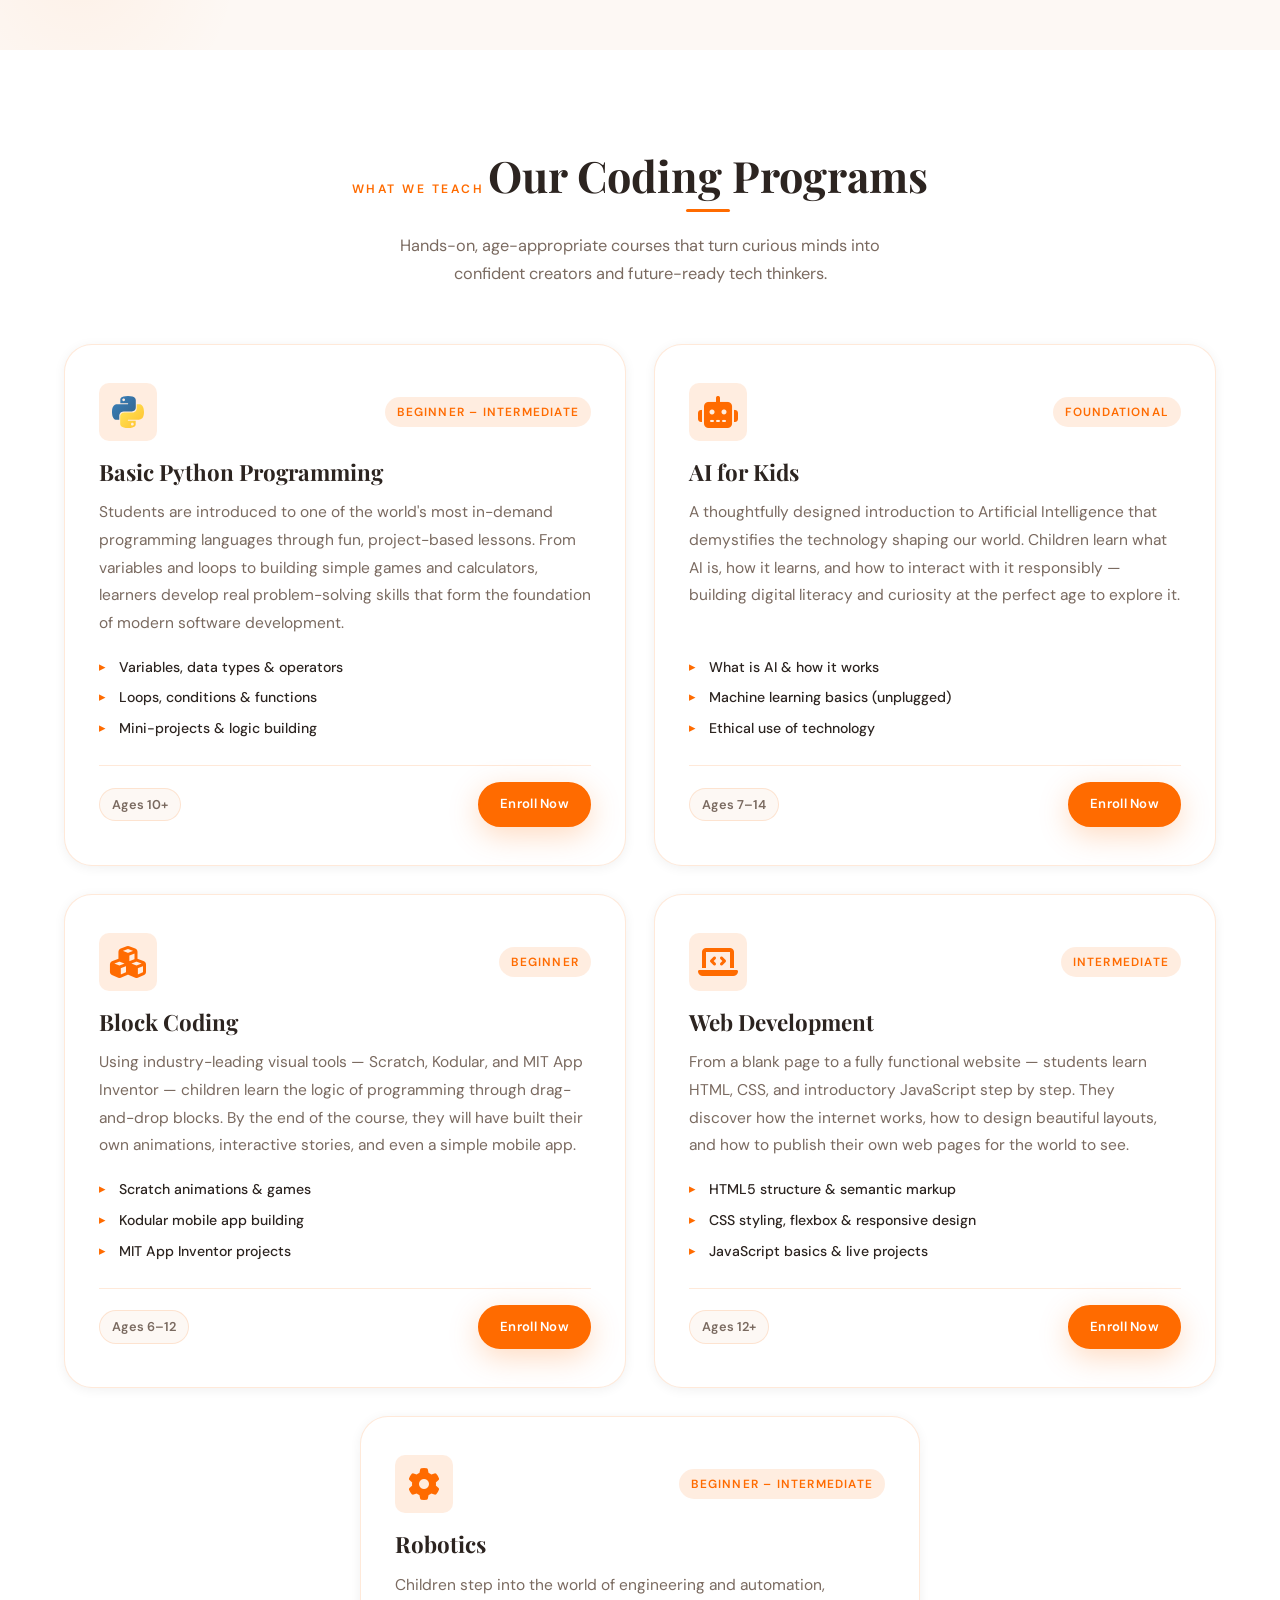
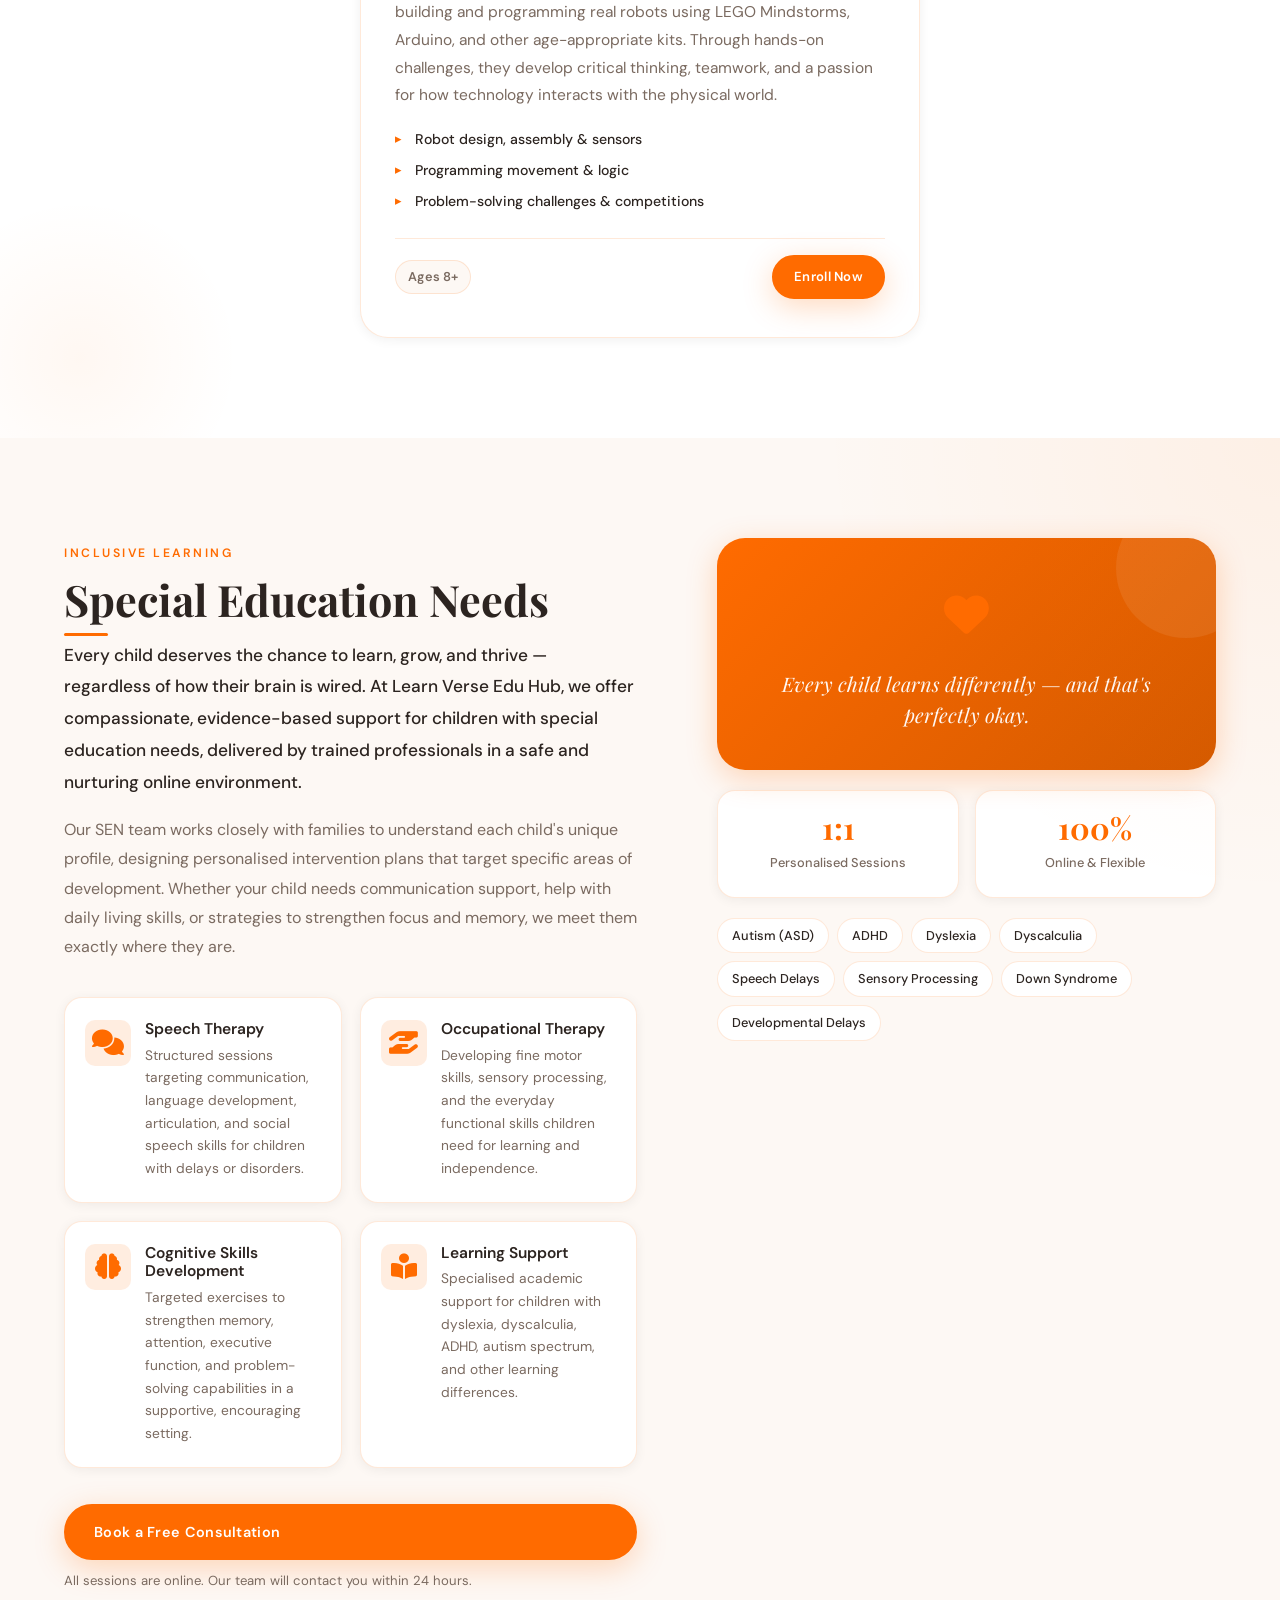
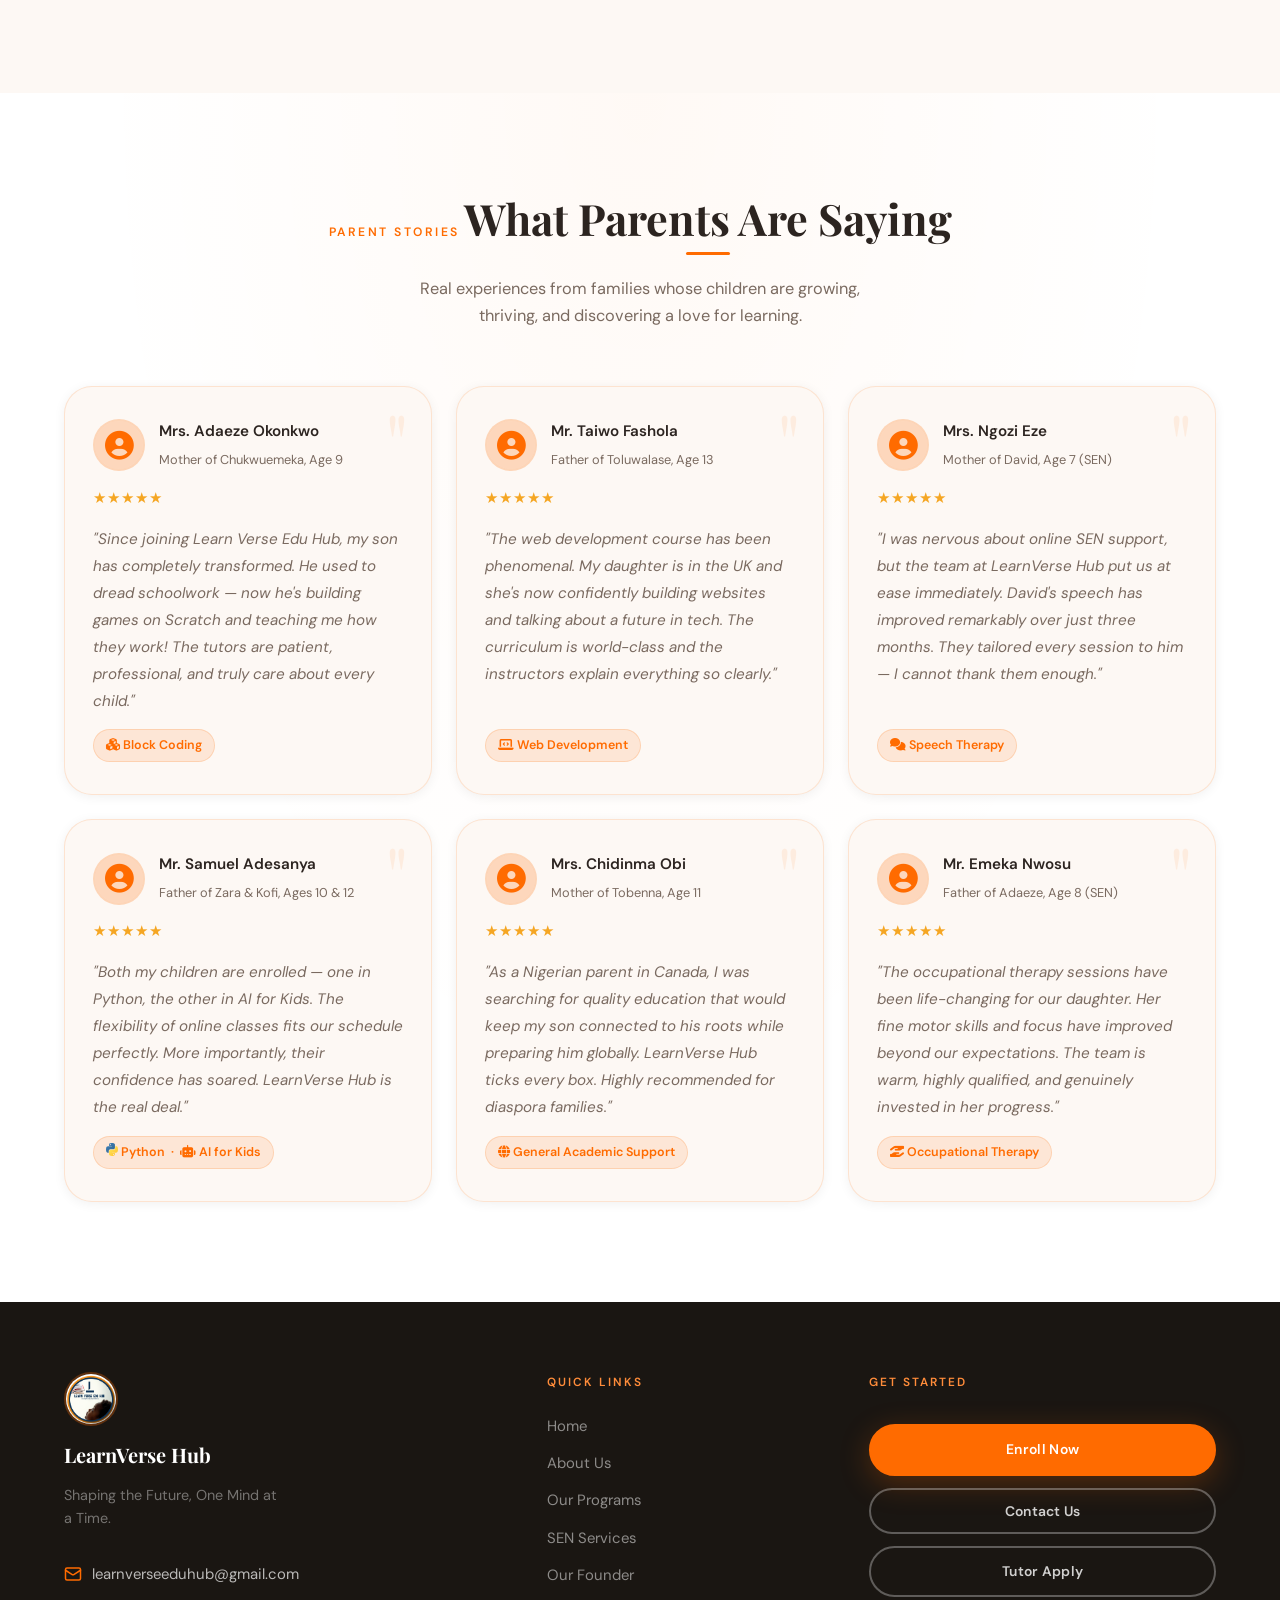
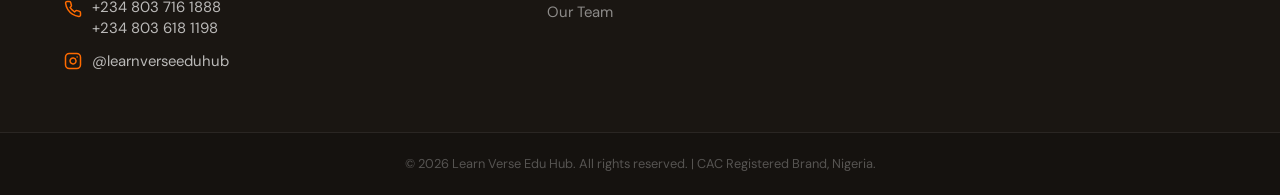
==== commit 4341664a: "lol" ====
--- a/index.html
+++ b/index.html
@@ -149,7 +149,7 @@
             <p class="hero-subtitle">Enroll your child in premium educational and coding programs — designed to build confidence, skills, and lifelong success.</p>
             <div class="hero-buttons">
                 <a href="enroll.html" class="btn btn-primary pulse-anim" id="enrollBtn">
-                    <span>Parent Sign Up</span>
+                    <span>Enroll Now</span>
                     <svg width="18" height="18" viewBox="0 0 24 24" fill="none" stroke="currentColor" stroke-width="2.5"><path d="M5 12h14M12 5l7 7-7 7"/></svg>
                 </a>
                 <a href="https://forms.gle/cUz31MPNaBhjQBNC7" class="btn btn-secondary" id="applyBtn">Tutor Apply</a>
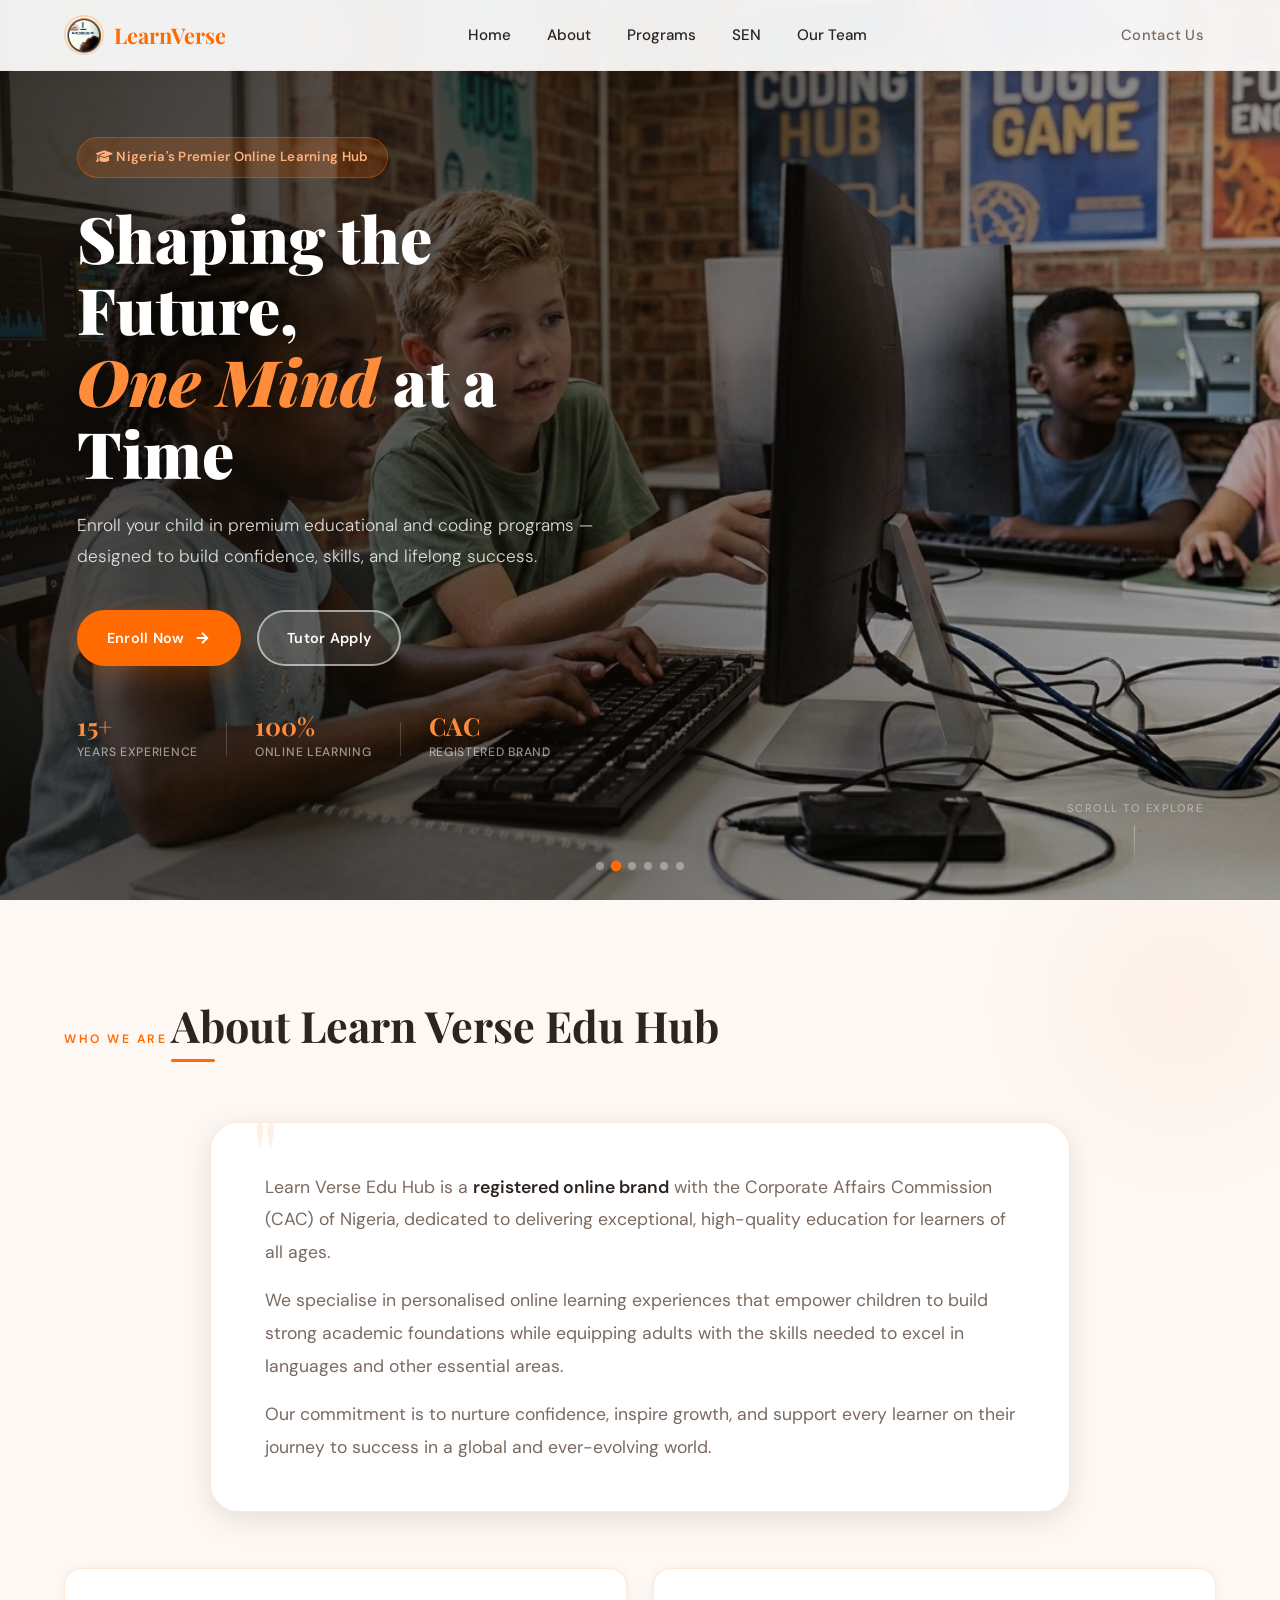
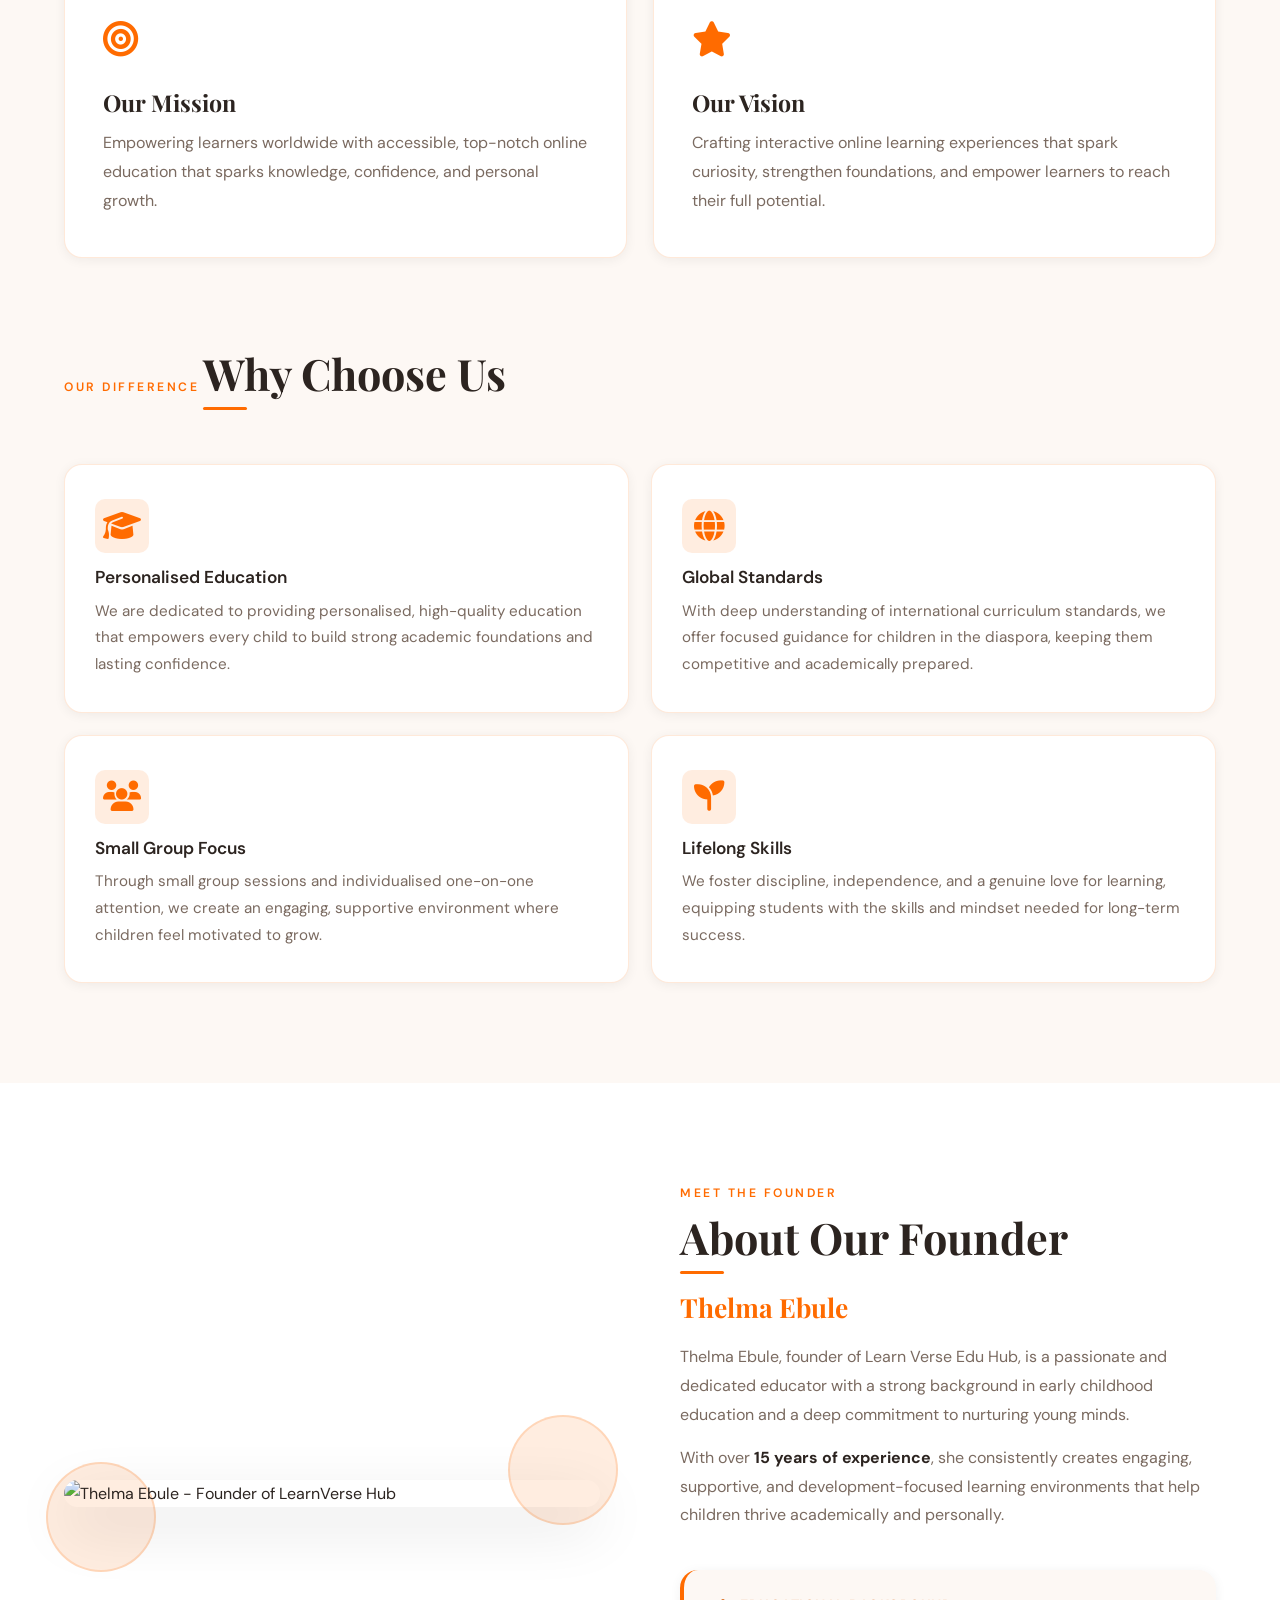
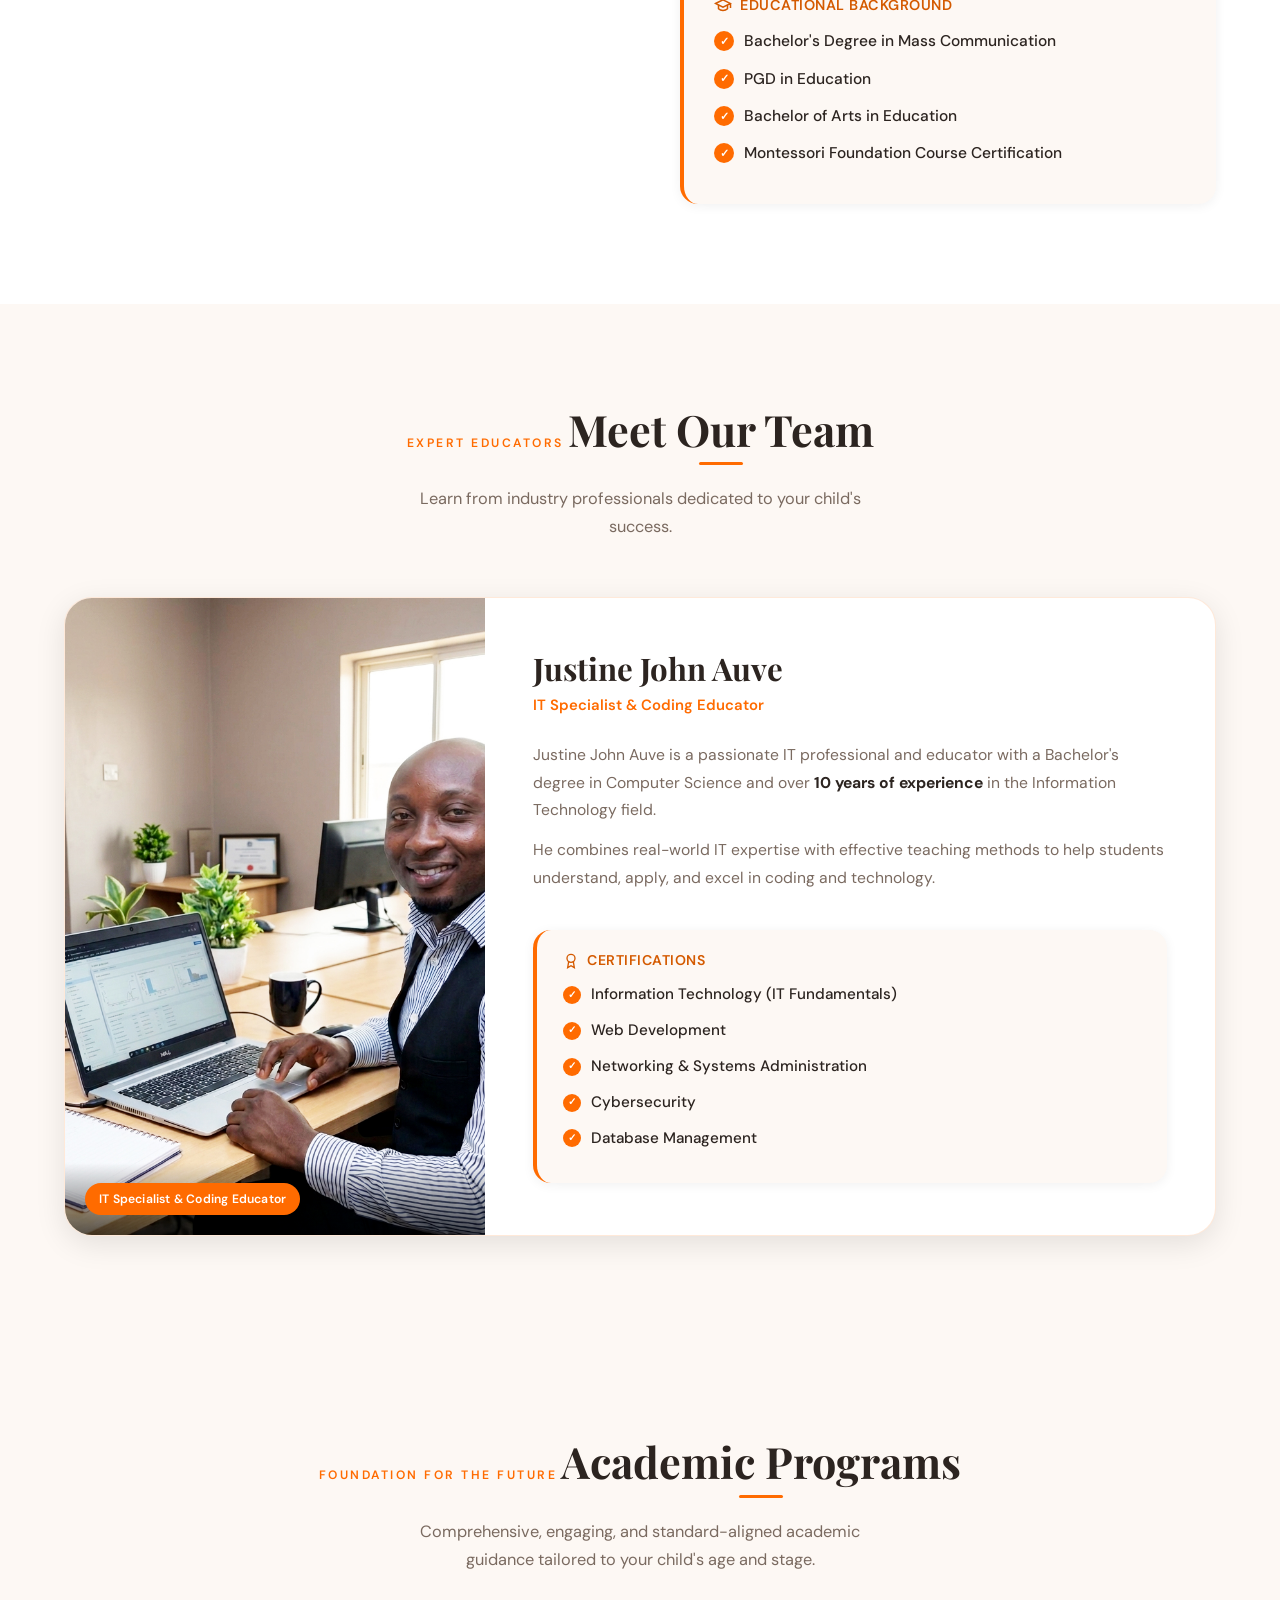
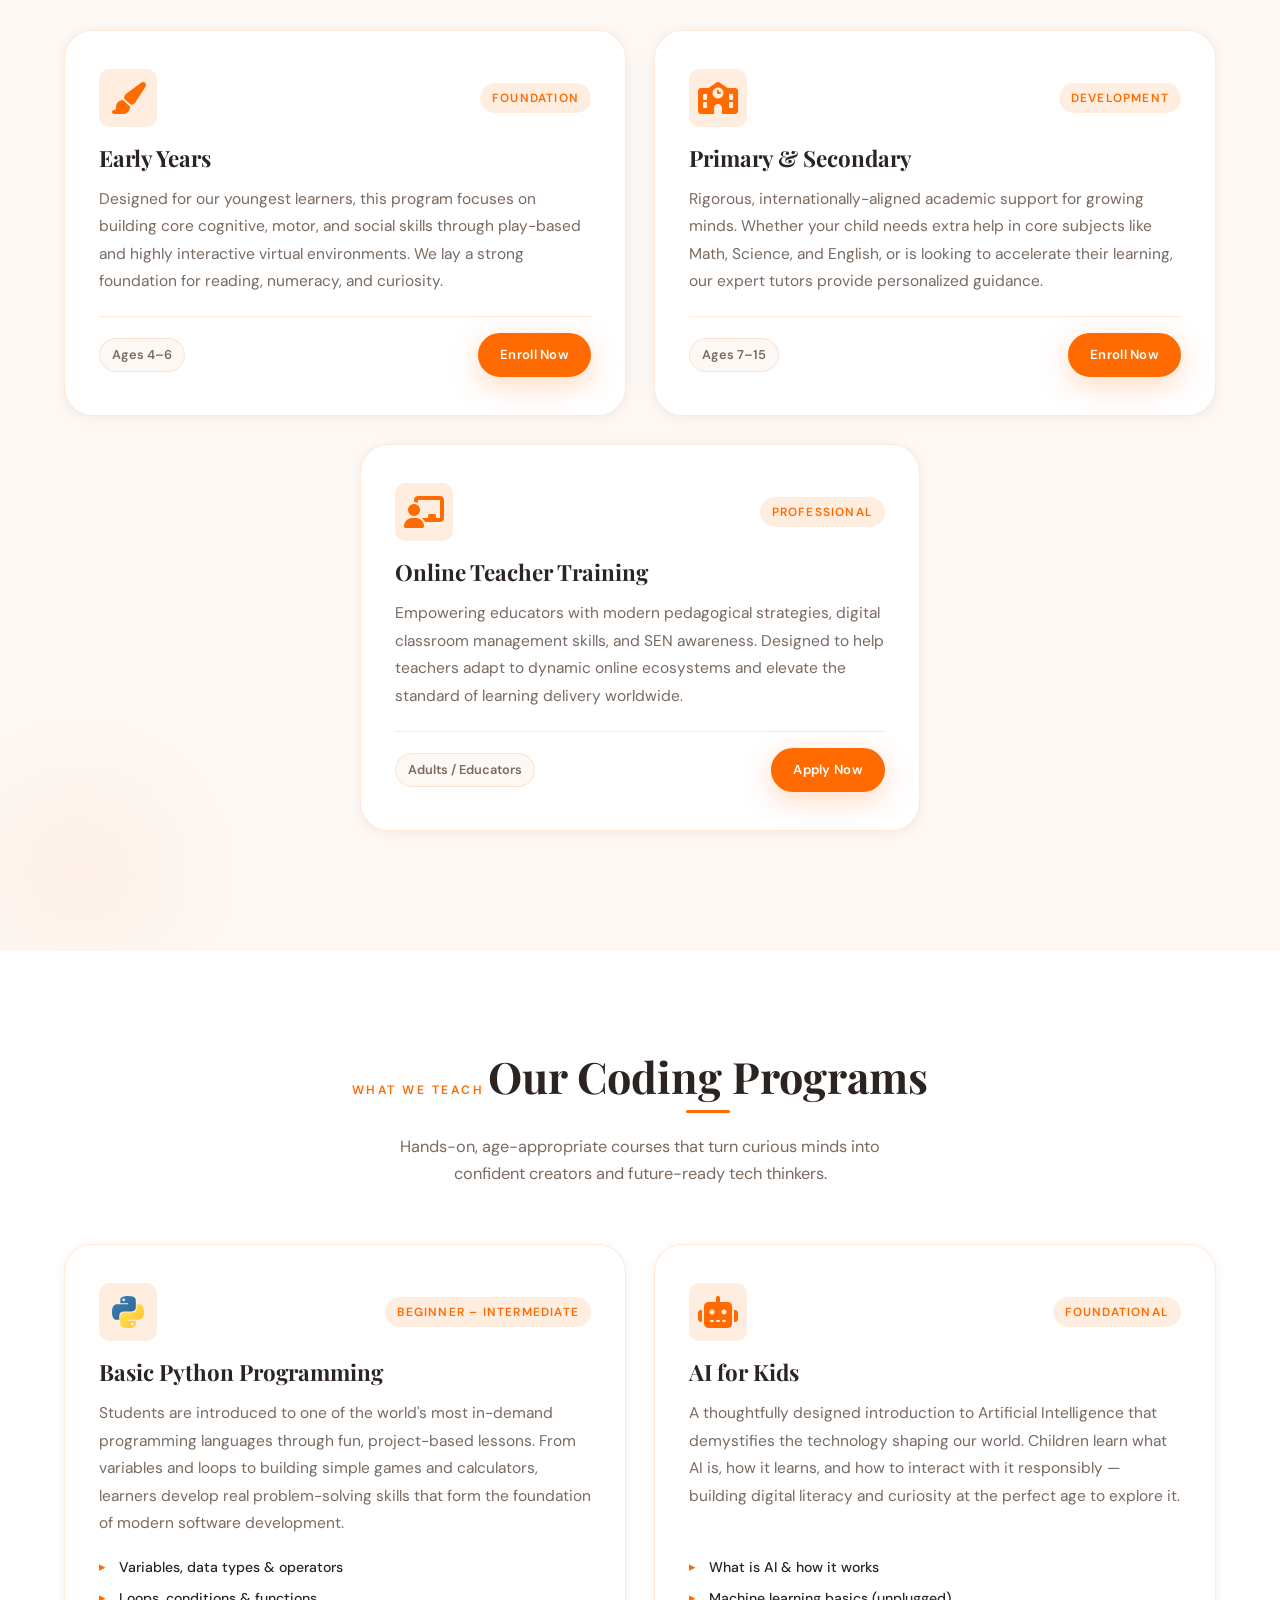
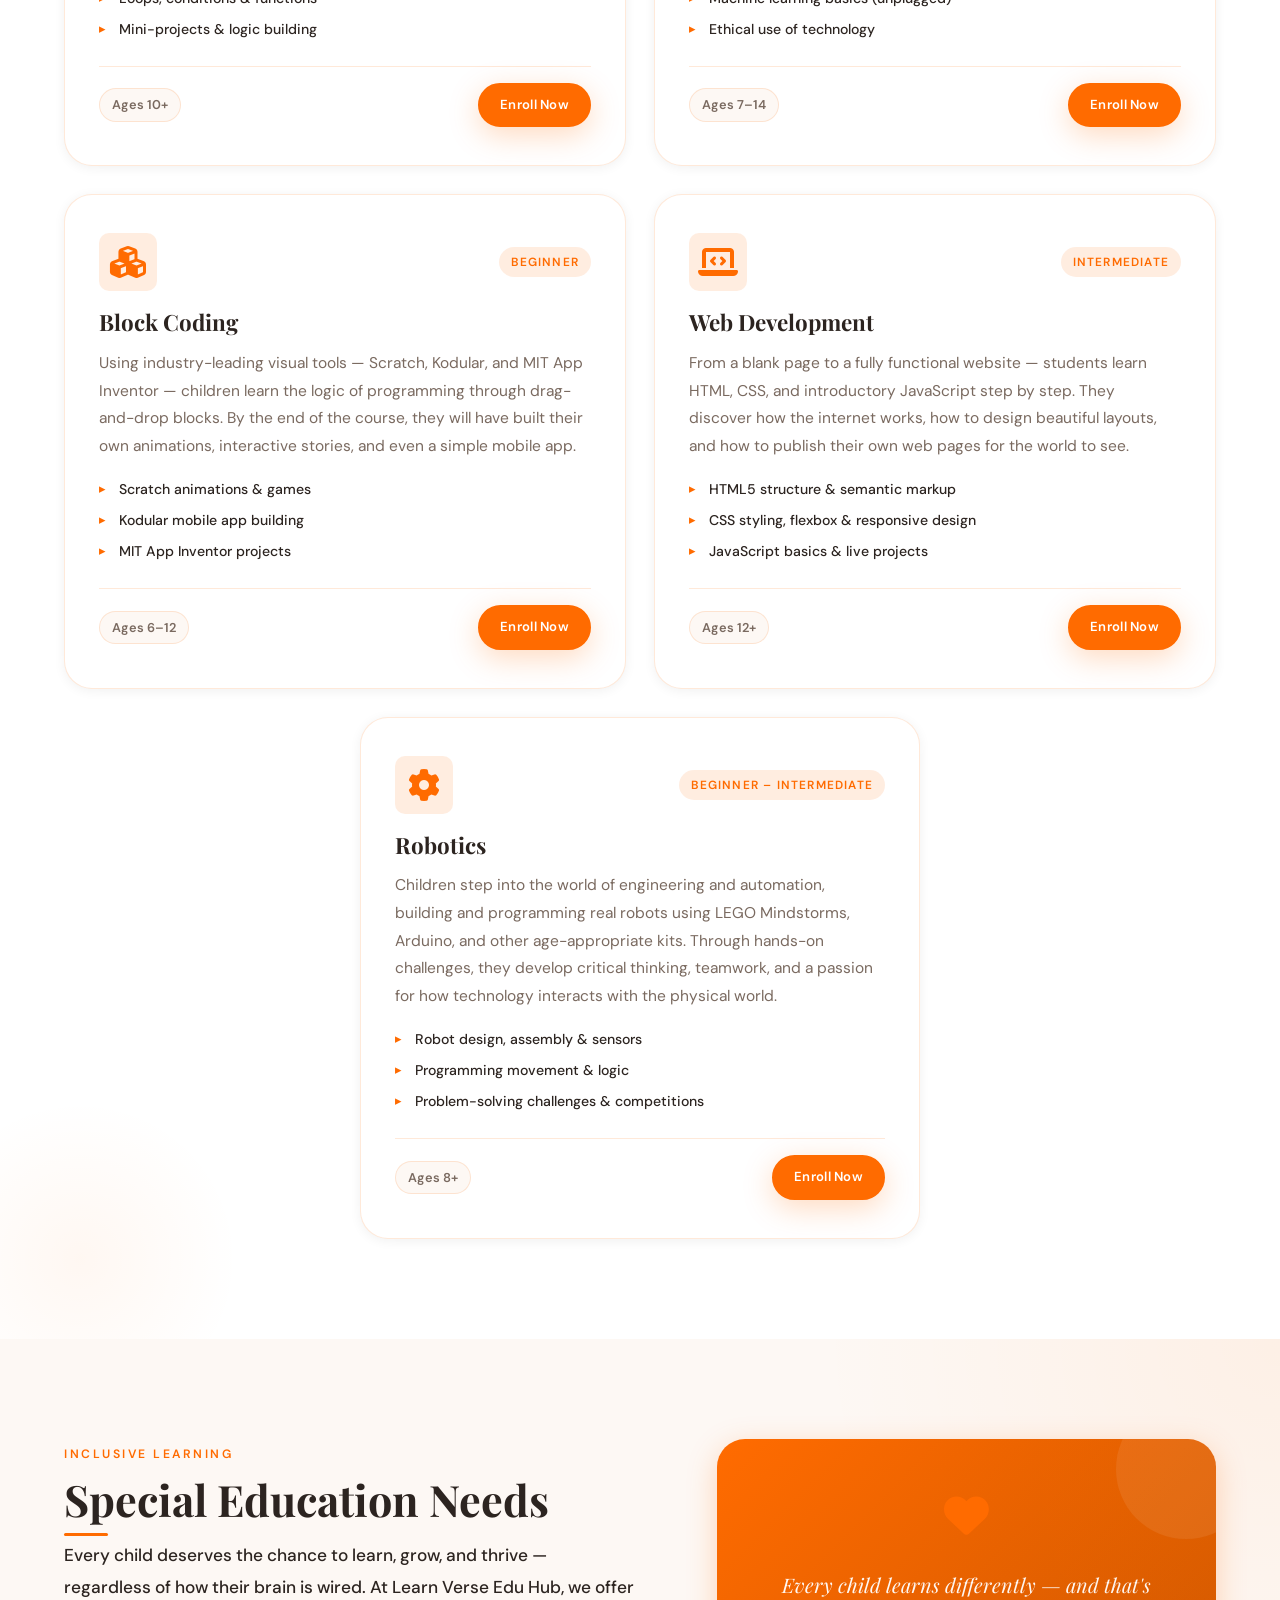
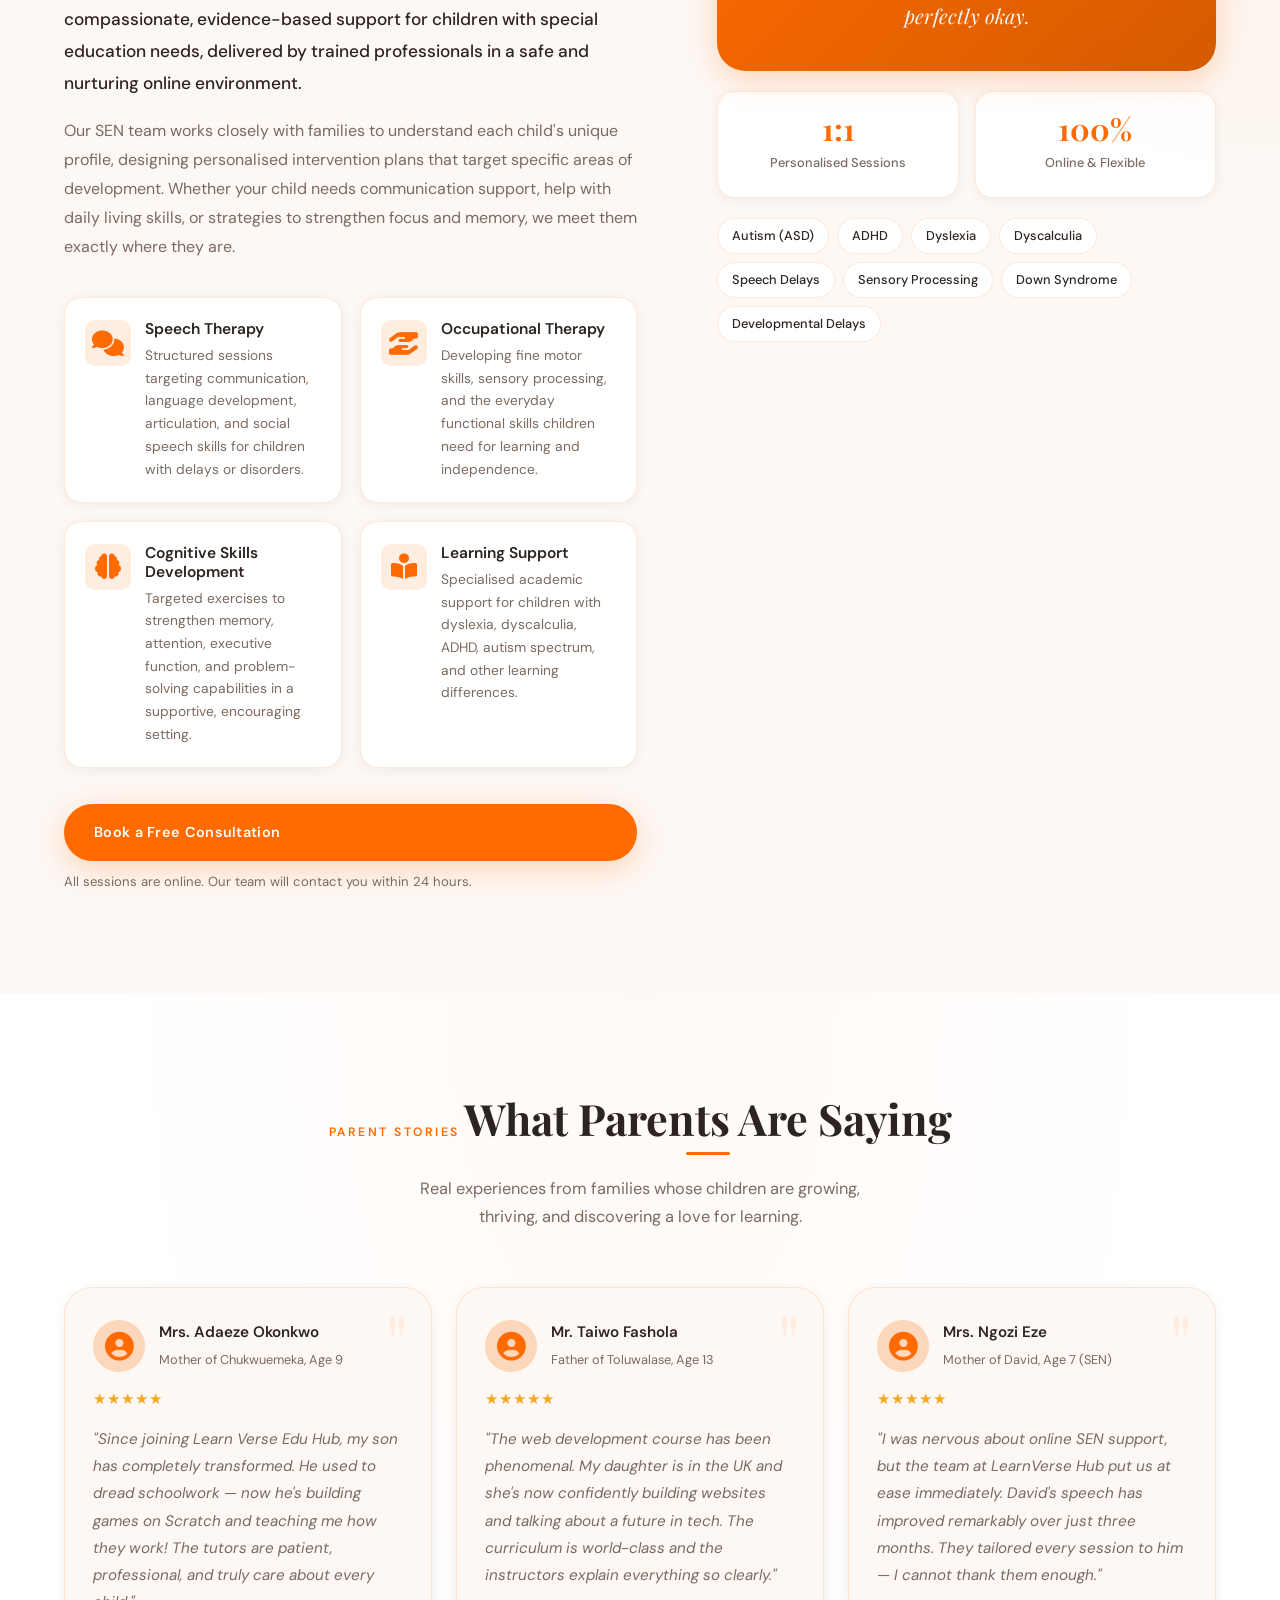
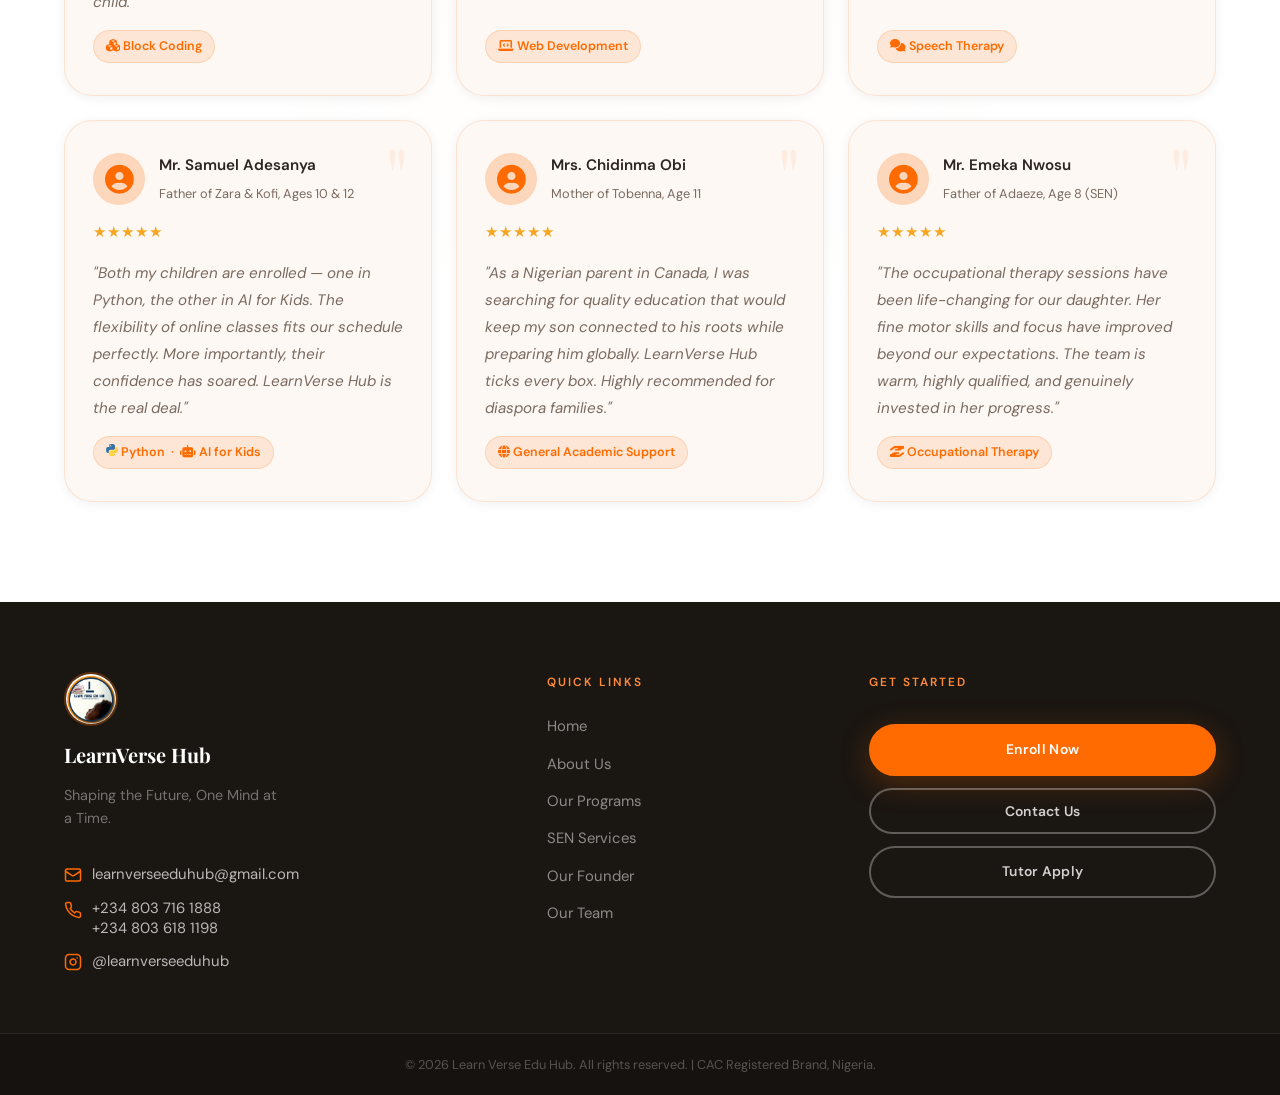
==== commit ce8c2cf7: "ommited tutor" ====
--- a/index.html
+++ b/index.html
@@ -296,7 +296,7 @@
                 </div>
             </div>
 
-            <div class="instructor-card zoom-in-trigger" style="margin-top: 40px;">
+           <!--  <div class="instructor-card zoom-in-trigger" style="margin-top: 40px;">
                 <div class="instructor-image">
                     <img src="tutor.jpeg" alt="Web Developer and Python Instructor" loading="lazy">
                     <div class="instructor-image-overlay">
@@ -321,7 +321,7 @@
                         </ul>
                     </div>
                 </div>
-            </div>
+            </div> -->
 
         </div>
     </section>
